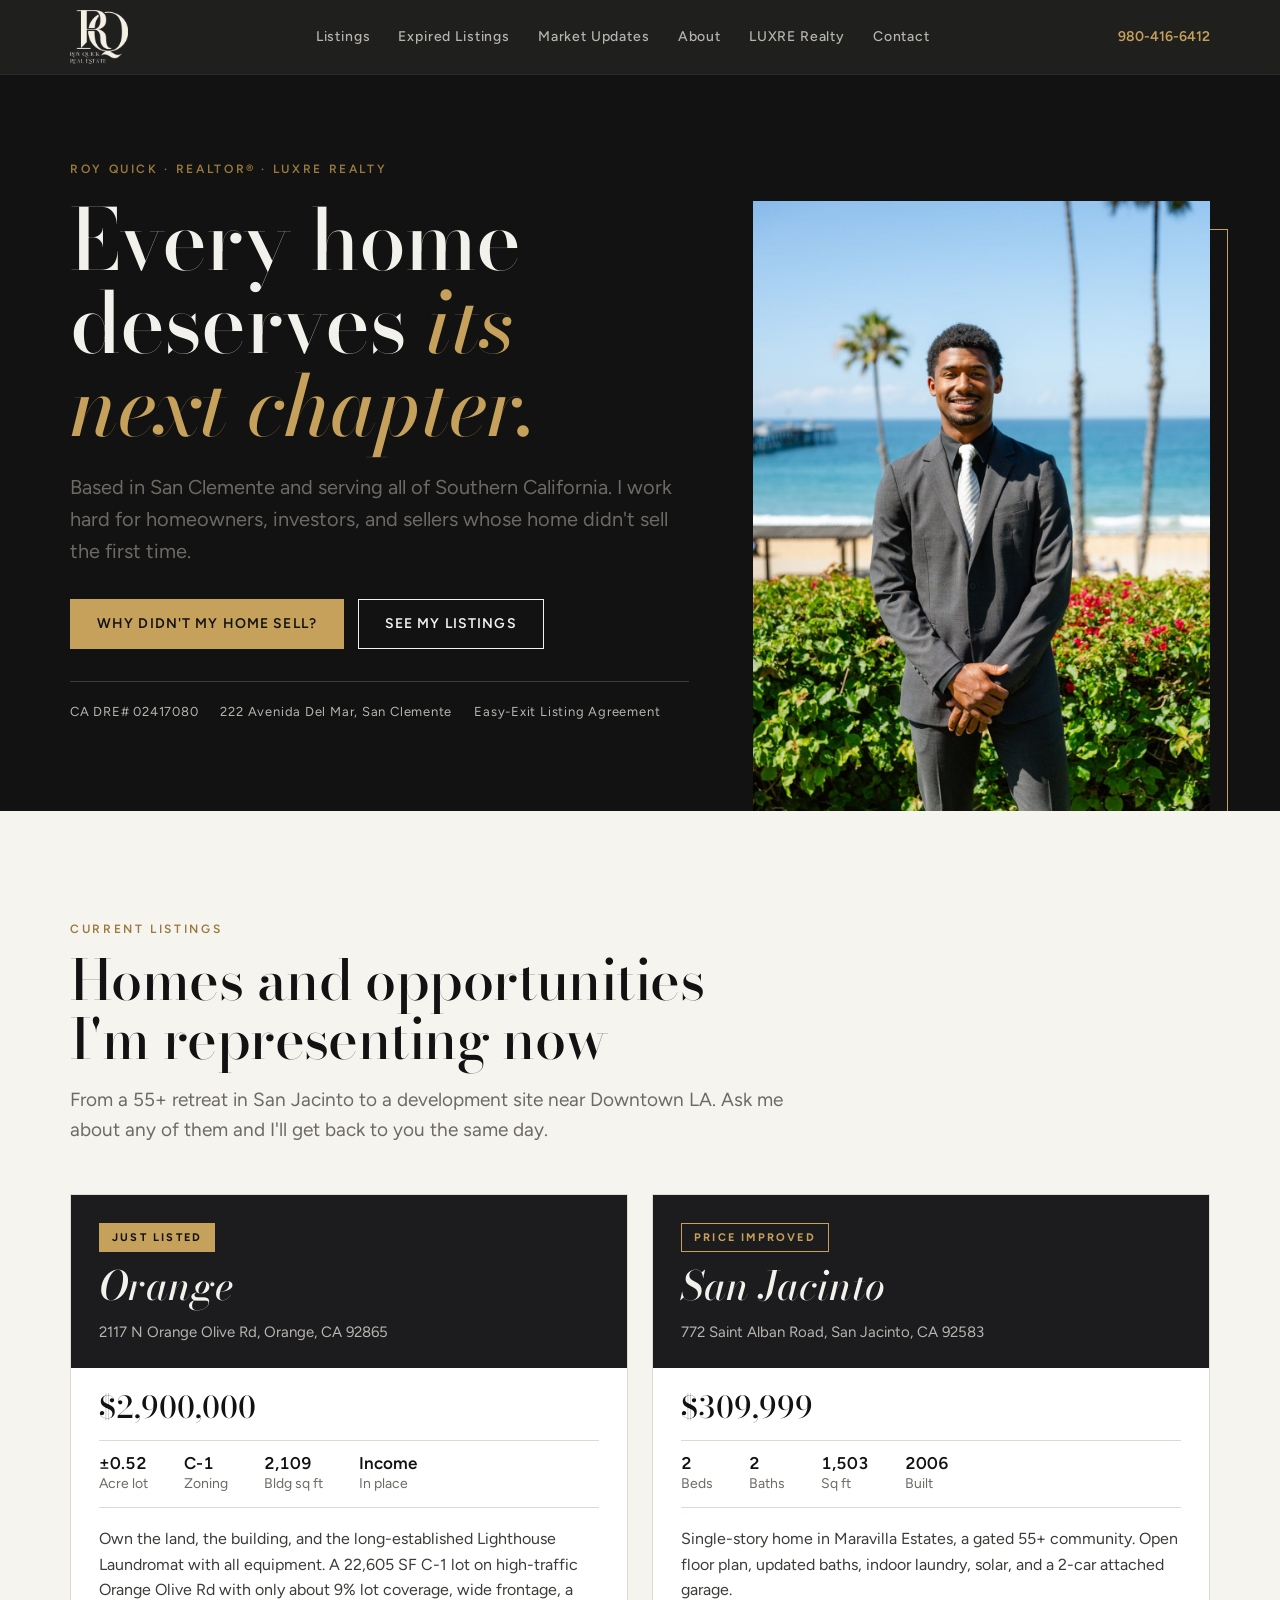
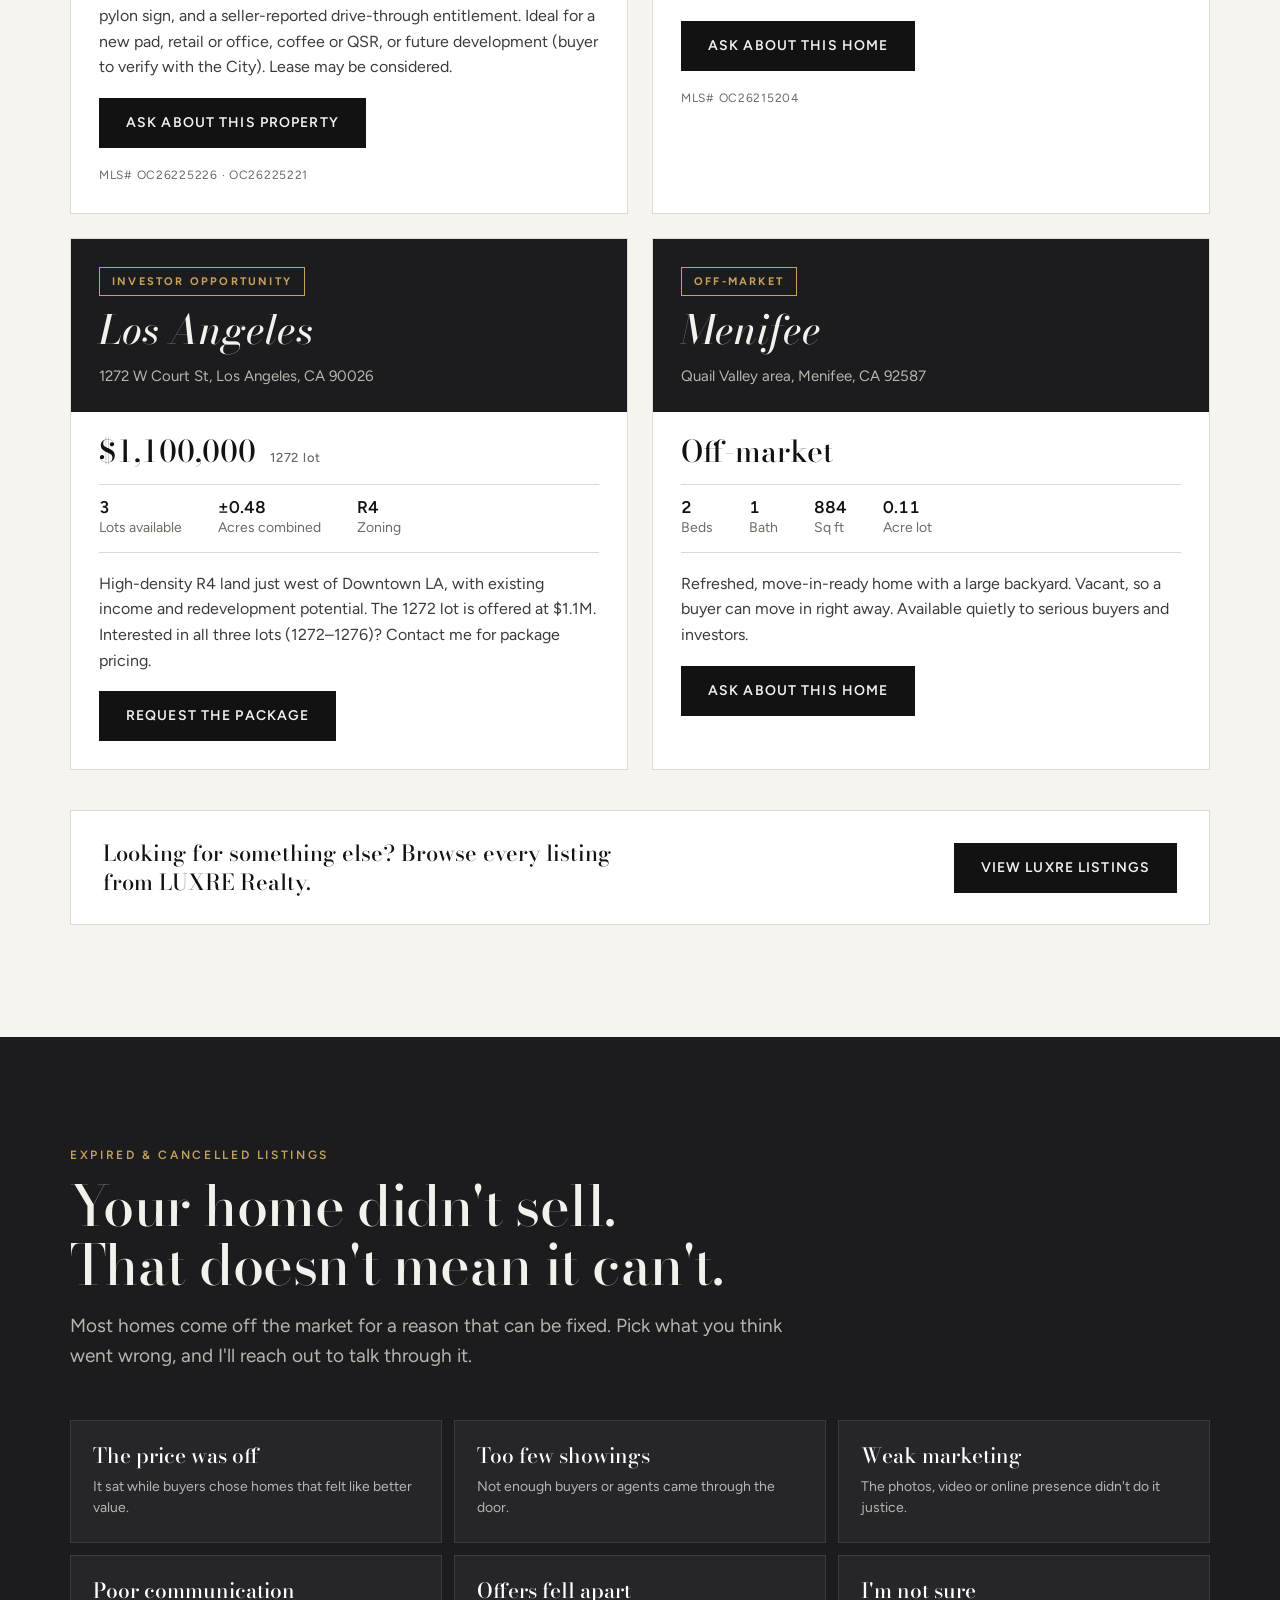
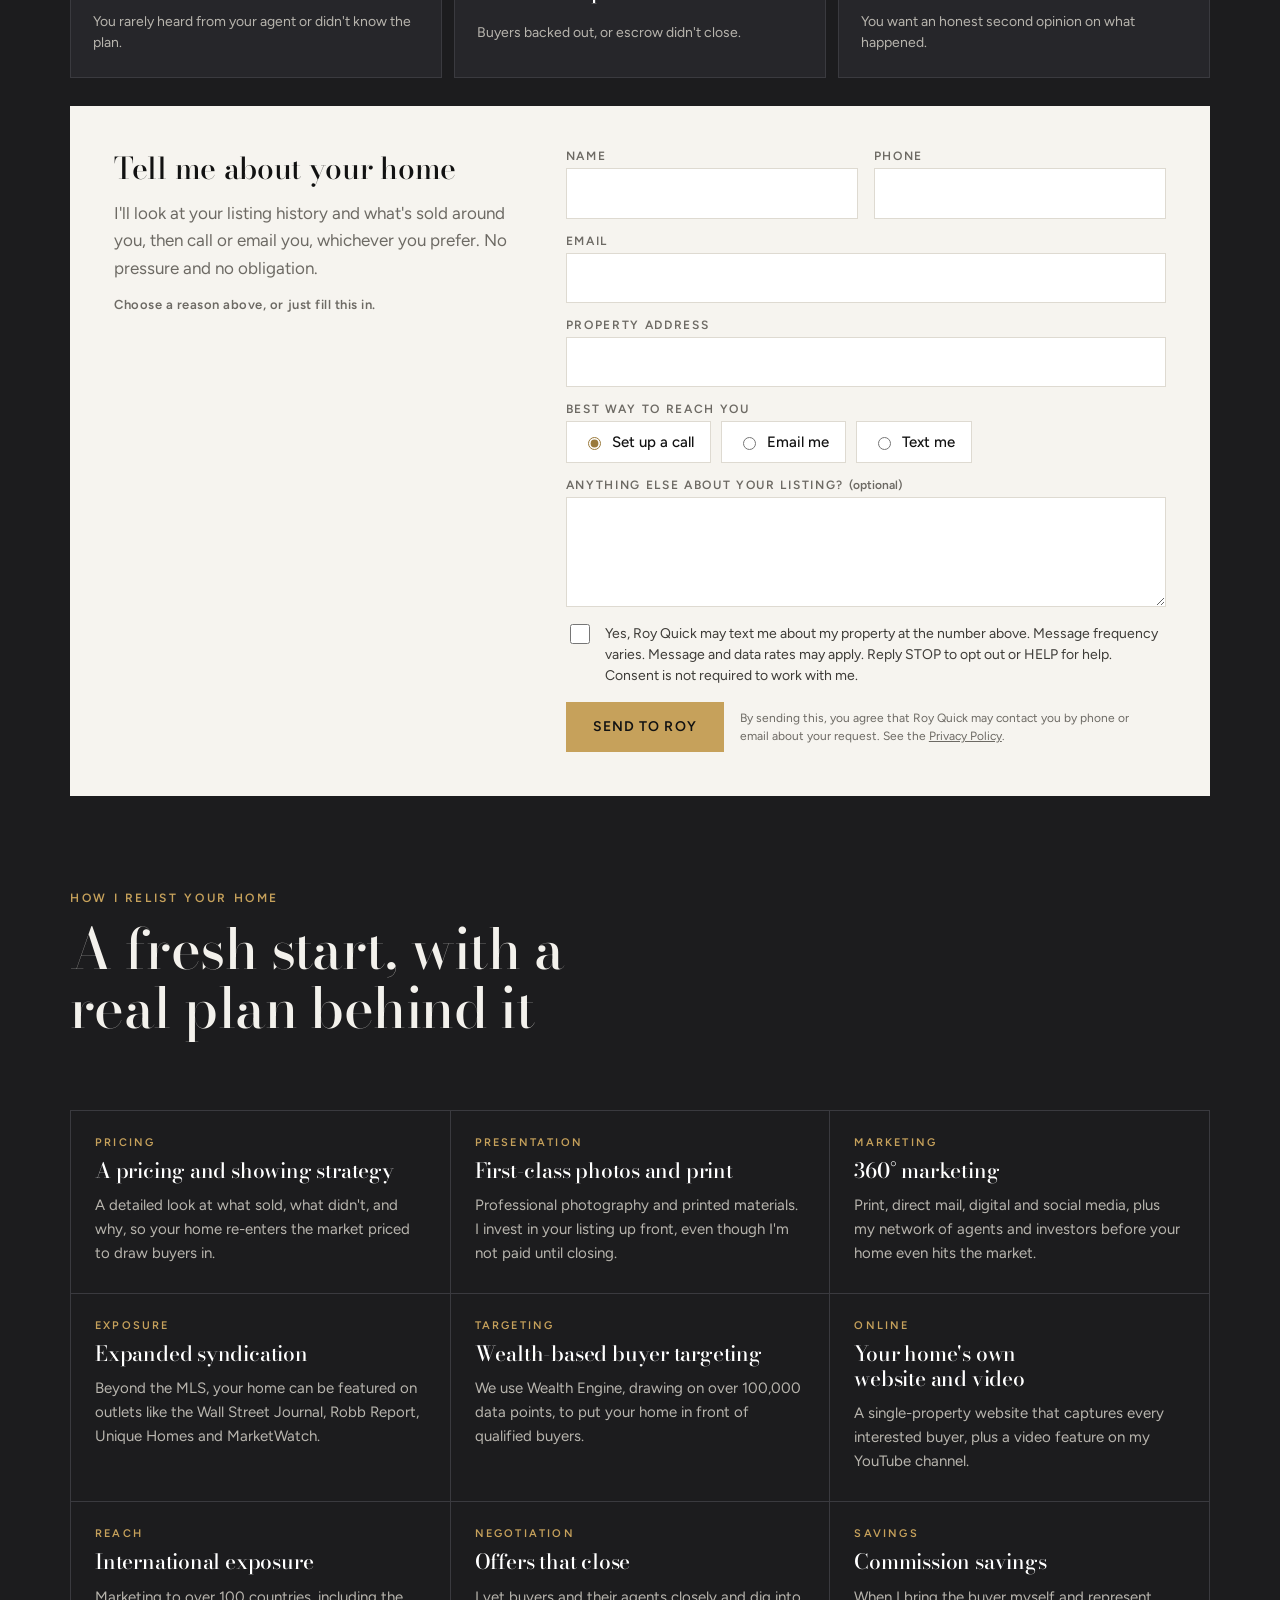
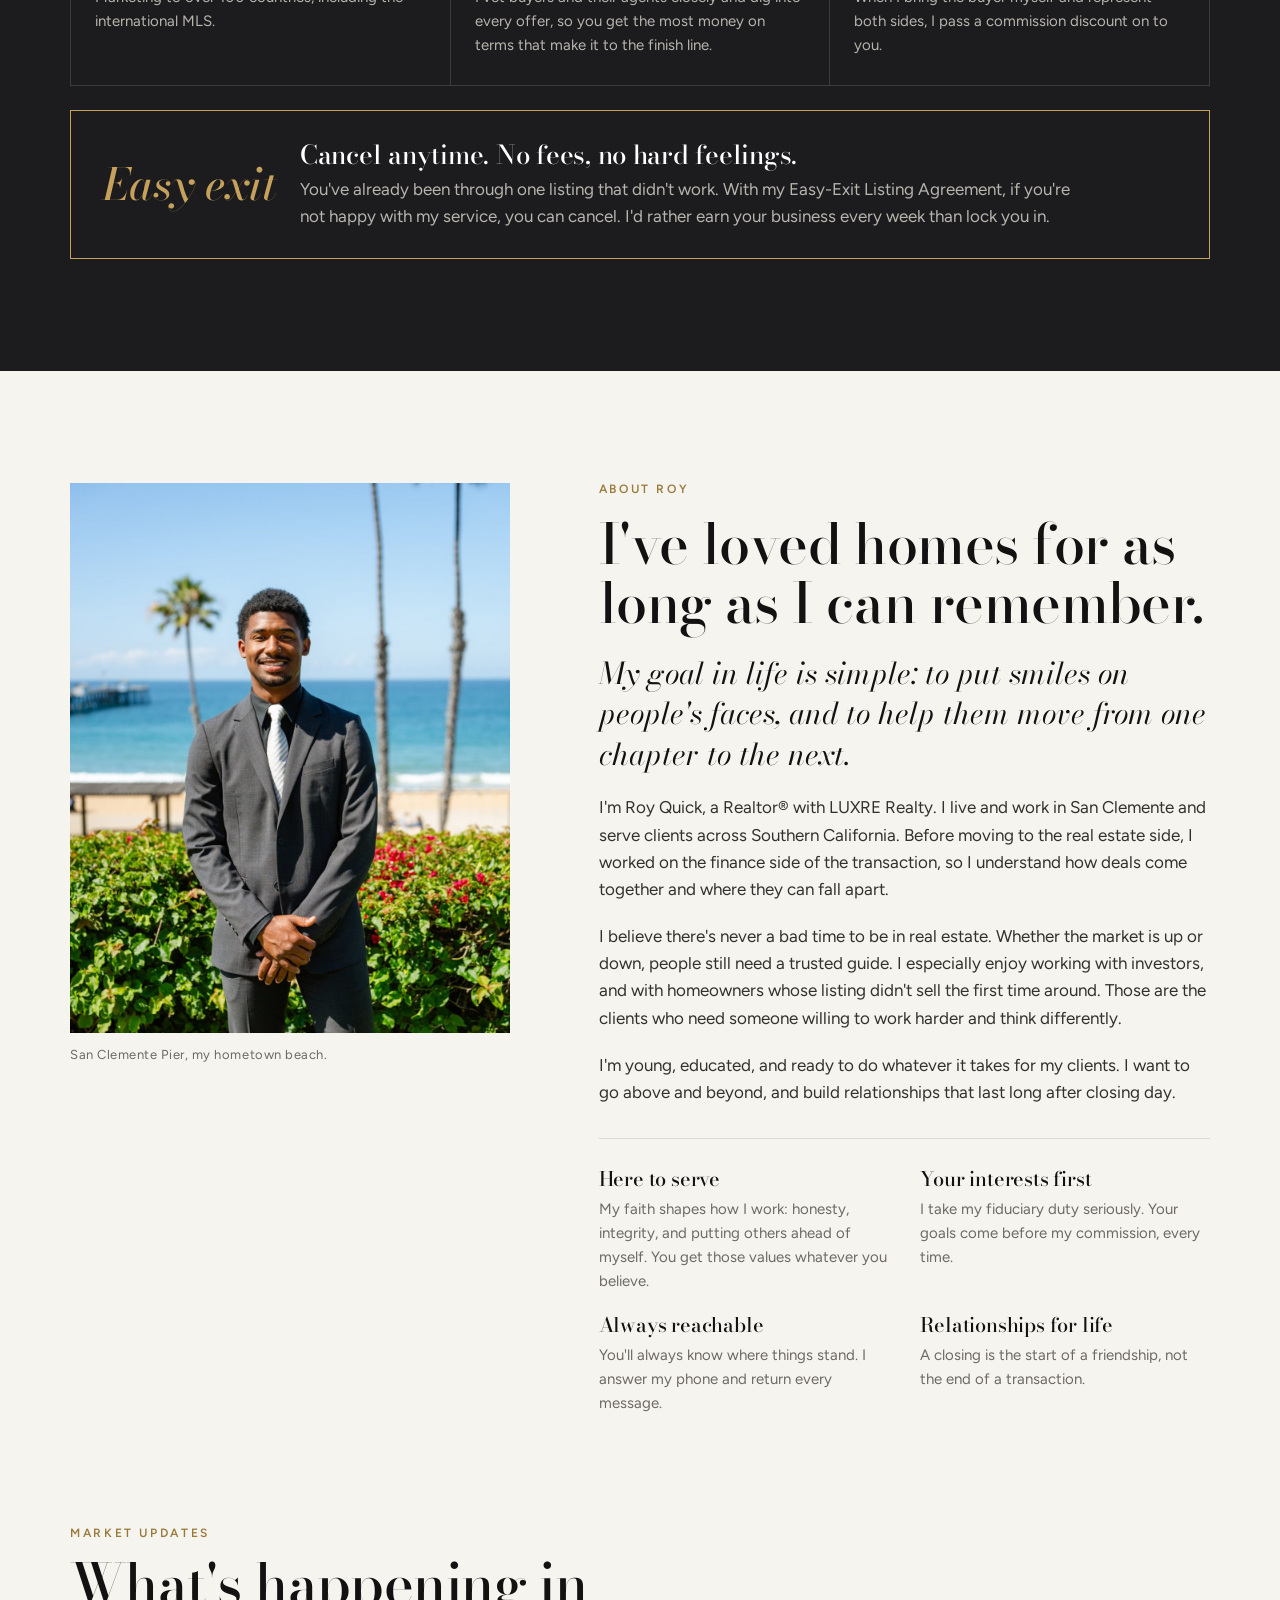
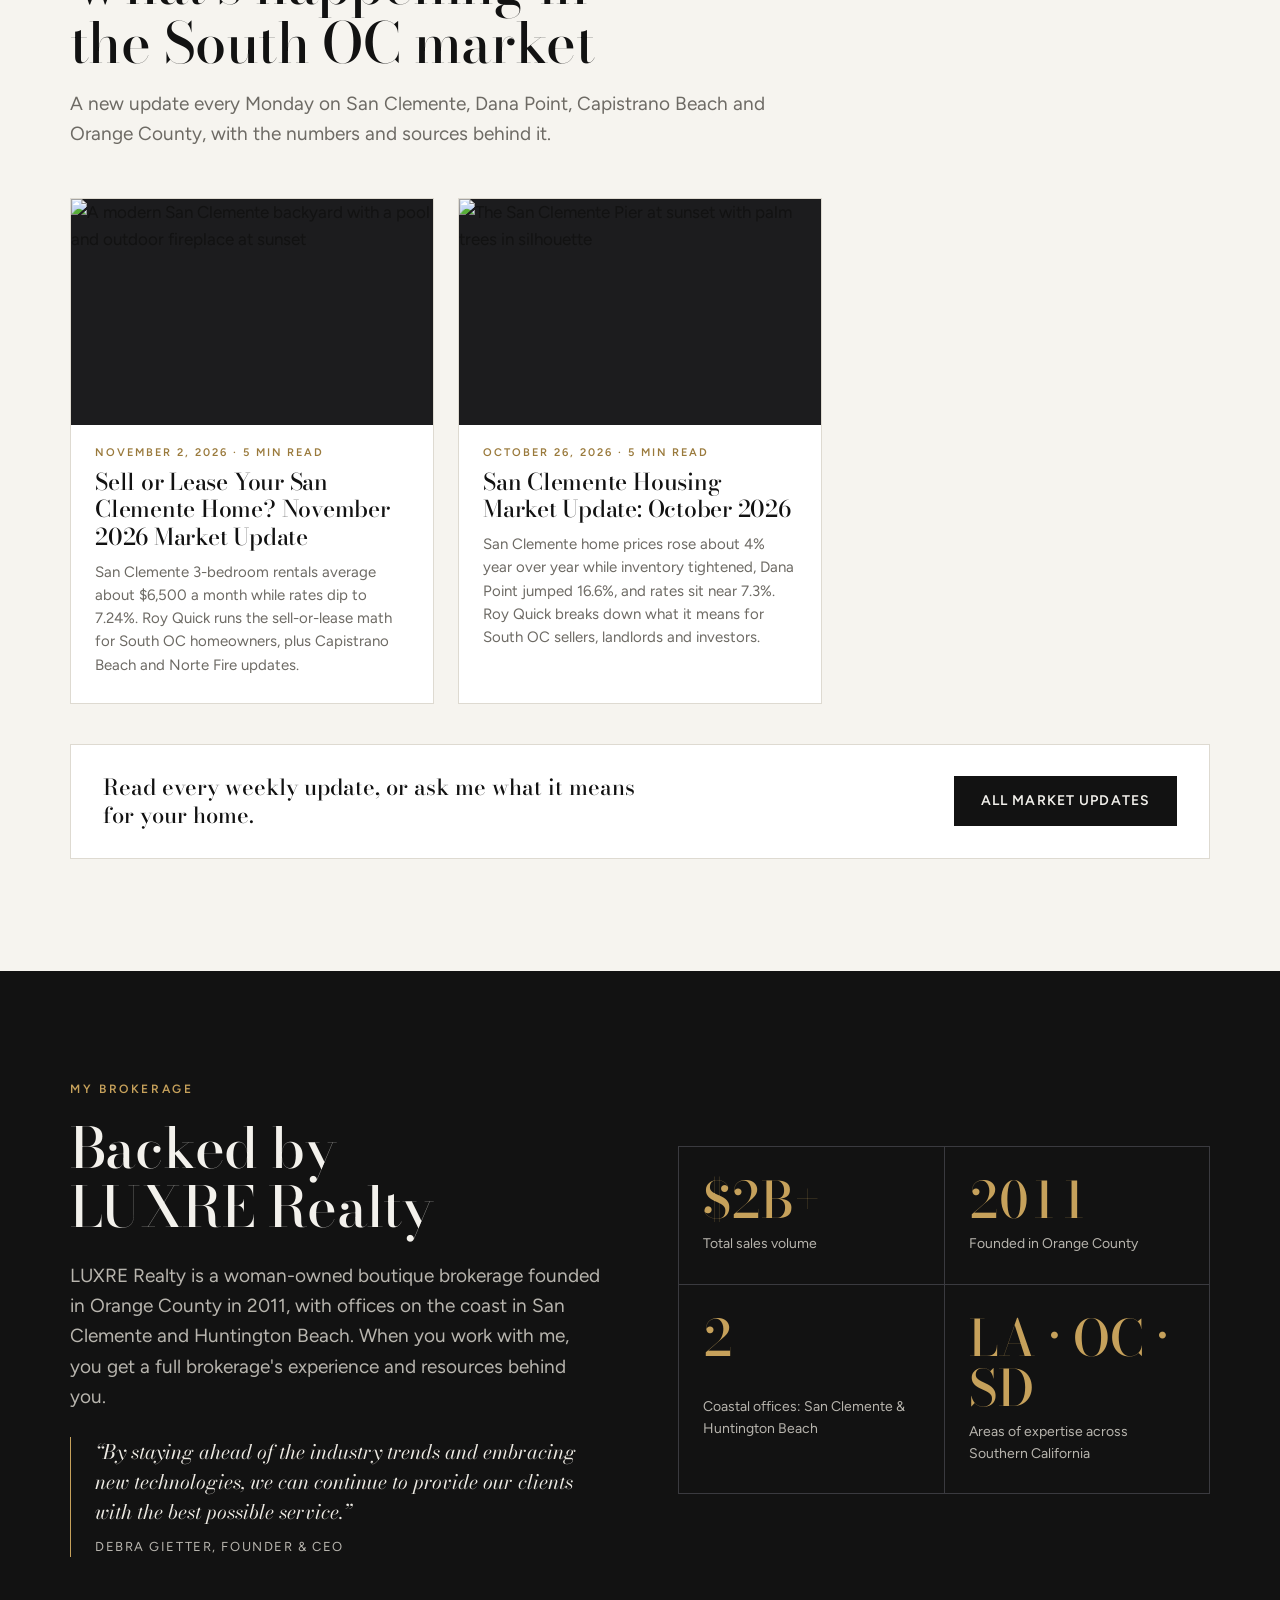
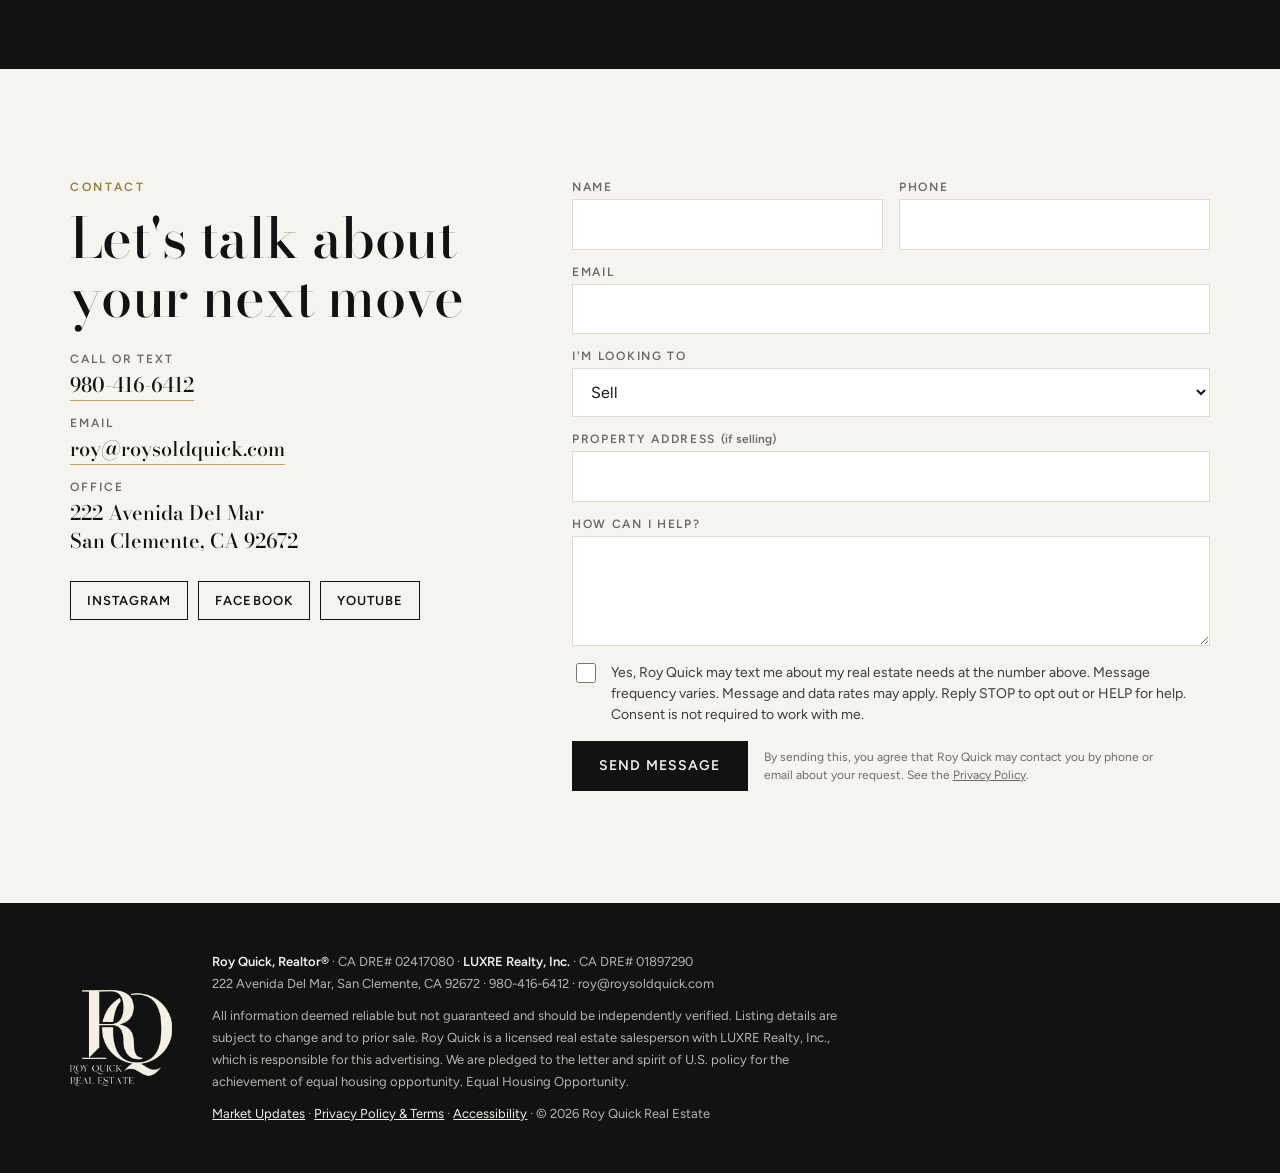
==== index.html @ 74228f0d "Draft Nov 2 Market Update: sell or lease in San Clemente Co-Authored-By: Claude Opus 5.5 <noreply@an" ====
<!doctype html>
<html lang="en">
<head>
<meta charset="utf-8">
<meta name="viewport" content="width=device-width, initial-scale=1, viewport-fit=cover">
<title>Roy Quick | San Clemente Realtor® | South OC Home Sellers &amp; Investors</title>
<meta name="description" content="Roy Quick, Realtor® with LUXRE Realty in San Clemente, CA. Helping homeowners in San Clemente, Dana Point and South Orange County sell or lease, plus investors and expired listings. Call 980-416-6412.">
<link rel="canonical" href="https://roysoldquick.com/">
<meta name="robots" content="index,follow,max-image-preview:large">
<meta name="geo.region" content="US-CA">
<meta name="geo.placename" content="San Clemente">
<link rel="alternate" type="application/rss+xml" title="Roy Quick Market Updates" href="/feed.xml">
<link rel="preconnect" href="https://fonts.googleapis.com">
<link rel="preconnect" href="https://fonts.gstatic.com" crossorigin>
<link rel="stylesheet" href="https://fonts.googleapis.com/css2?family=Bodoni+Moda:ital,opsz,wght@0,6..96,400..700;1,6..96,400..600&family=Figtree:wght@400;500;600;700&display=swap">
<style>
/* Layout: alternating charcoal and bone bands, like a tailored suit with a gold tie bar.
   Listings lead, expireds get their own band, Roy and LUXRE close it out. */
:root{
  color-scheme: light;
  --ink:#121212;        /* near-black, logo black */
  --char:#1c1c1e;       /* charcoal band */
  --char-2:#26262a;     /* raised surface on charcoal */
  --line-d:#3a3a3f;     /* rule on charcoal */
  --bone:#f6f4ef;       /* warm white band */
  --paper:#ffffff;
  --line-l:#dedad1;     /* rule on bone */
  --stone:#6d6a64;      /* muted text on bone */
  --mist:#b8b5ae;       /* muted text on charcoal */
  --gold:#c6a15b;       /* LUXRE-style gold */
  --gold-deep:#9a7a3c;  /* gold text on light */
  --display:"Bodoni Moda", "Didot", "Bodoni 72", Georgia, serif;
  --body:"Figtree", "Helvetica Neue", Arial, sans-serif;
}
*{box-sizing:border-box}
html{scroll-behavior:smooth}
@media (prefers-reduced-motion:reduce){html{scroll-behavior:auto}*{transition:none!important;animation:none!important}}
body{background:var(--bone);color:var(--ink);font:400 17px/1.6 var(--body);margin:0}
img{max-width:100%;display:block}
a{color:inherit}
:focus-visible{outline:2px solid var(--gold);outline-offset:3px}
.wrap{max-width:1180px;margin:0 auto;padding-left:max(20px, env(safe-area-inset-left,0px));padding-right:max(20px, env(safe-area-inset-right,0px))}
.band{padding-block:clamp(64px,9vw,112px)}
.dark{background:var(--char);color:#f3f1ec}
.ink{background:var(--ink);color:#f3f1ec}
.eyebrow{font:600 12px/1 var(--body);letter-spacing:.22em;text-transform:uppercase;color:var(--gold-deep)}
.dark .eyebrow,.ink .eyebrow{color:var(--gold)}
h1,h2,h3{font-family:var(--display);font-weight:500;text-wrap:balance;margin:0;letter-spacing:-.01em}
h2{font-size:clamp(34px,4.6vw,56px);line-height:1.05}
h3{font-size:24px;line-height:1.2}
p{margin:0}
.lede{font-size:19px;max-width:60ch;color:var(--stone)}
.dark .lede,.ink .lede{color:var(--mist)}
.head{display:grid;gap:16px;margin-bottom:48px;max-width:760px}

.btn{display:inline-flex;align-items:center;justify-content:center;gap:10px;font:600 14px/1 var(--body);letter-spacing:.08em;text-transform:uppercase;text-decoration:none;padding:17px 26px;border:1px solid transparent;cursor:pointer;transition:background .2s,color .2s,border-color .2s}
.btn-gold{background:var(--gold);color:var(--ink)}
.btn-gold:hover{background:#d6b26c}
.btn-line{border-color:currentColor;background:transparent;color:inherit}
.btn-line:hover{background:#f3f1ec;color:var(--ink);border-color:#f3f1ec}
.btn-dark{background:var(--ink);color:#f3f1ec}
.btn-dark:hover{background:#000}

/* market updates cards (generated block, see scripts/build.py) */
#market-updates .posts{display:grid;grid-template-columns:repeat(3,minmax(0,1fr));gap:24px}
@media (max-width:960px){#market-updates .posts{grid-template-columns:repeat(2,minmax(0,1fr))}}
@media (max-width:620px){#market-updates .posts{grid-template-columns:1fr}}
.pcard{background:var(--paper);border:1px solid var(--line-l);display:grid;grid-template-rows:auto 1fr;text-decoration:none;transition:border-color .2s,transform .2s}
.pcard:hover{border-color:var(--gold);transform:translateY(-2px)}
.pcard .ph{aspect-ratio:16/10;overflow:hidden;background:var(--char)}
.pcard .ph img{width:100%;height:100%;object-fit:cover}
.pcard .pb{padding:22px 24px 26px;display:grid;gap:10px;align-content:start}
.pcard h3{font-size:23px;line-height:1.2}
.pcard p{color:var(--stone);font-size:15px;line-height:1.55}
.pcard .meta{font:600 11px/1 var(--body);letter-spacing:.18em;text-transform:uppercase;color:var(--gold-deep)}

/* header */
header{position:sticky;top:env(safe-area-inset-top,0px);z-index:20;background:rgba(18,18,18,.94);backdrop-filter:blur(8px);color:#f3f1ec;border-bottom:1px solid #2a2a2e}
.nav{display:flex;align-items:center;justify-content:space-between;gap:20px;padding-block:10px}
.nav img{height:54px;width:auto}
.nav ul{display:flex;gap:28px;list-style:none;margin:0;padding:0;font:500 14px/1 var(--body);letter-spacing:.06em}
.nav ul a{text-decoration:none;color:var(--mist)}
.nav ul a:hover{color:#fff}
.nav .call{font:600 14px/1 var(--body);text-decoration:none;color:var(--gold);white-space:nowrap}
@media (max-width:860px){.nav ul{display:none}}

/* hero */
.hero{background:var(--ink);color:#f3f1ec;overflow:hidden}
.hero .wrap{display:grid;grid-template-columns:1.15fr .85fr;gap:clamp(32px,5vw,72px);align-items:end;padding-block:clamp(48px,7vw,88px) 0}
.hero-copy{display:grid;gap:24px;padding-bottom:clamp(48px,7vw,88px);min-width:0}
.hero h1{font-size:clamp(44px,6.6vw,88px);line-height:.98}
.hero h1 em{font-style:italic;color:var(--gold)}
.hero .lede{font-size:20px}
.hero-ctas{display:flex;flex-wrap:wrap;gap:14px;margin-top:8px}
.creds{display:flex;flex-wrap:wrap;gap:8px 22px;font-size:13px;letter-spacing:.06em;color:var(--mist);border-top:1px solid var(--line-d);padding-top:20px;margin-top:8px}
.portrait{position:relative;align-self:end;max-width:460px;justify-self:end;width:100%}
.portrait img{width:100%;aspect-ratio:3/4;object-fit:cover;object-position:50% 20%}
.portrait::before{content:"";position:absolute;inset:28px -18px -1px 28px;border:1px solid var(--gold);z-index:0}
.portrait img{position:relative;z-index:1}
@media (max-width:860px){.hero .wrap{grid-template-columns:1fr}.portrait{justify-self:start;max-width:380px}.hero-copy{padding-bottom:8px}}

/* listings */
.listings{display:grid;grid-template-columns:repeat(2,minmax(0,1fr));gap:24px}
@media (max-width:760px){.listings{grid-template-columns:1fr}}
.card{background:var(--paper);border:1px solid var(--line-l);display:grid;grid-template-rows:auto 1fr}
.card-top{background:var(--char);color:#f3f1ec;padding:28px 28px 24px;display:grid;gap:14px;position:relative}
.status{justify-self:start;font:700 11px/1 var(--body);letter-spacing:.2em;text-transform:uppercase;padding:8px 12px;border:1px solid var(--gold);color:var(--gold)}
.status.solid{background:var(--gold);color:var(--ink)}
.card-top .city{font:500 italic clamp(30px,3.4vw,40px)/1 var(--display)}
.card-top .addr{color:var(--mist);font-size:15px}
.card-body{padding:24px 28px 28px;display:grid;gap:18px;align-content:start}
.price{font:500 30px/1 var(--display);font-variant-numeric:tabular-nums}
.price small{font:500 13px/1 var(--body);color:var(--stone);letter-spacing:.06em;margin-left:6px}
.facts{display:flex;flex-wrap:wrap;gap:0;border-block:1px solid var(--line-l)}
.facts div{padding:12px 18px 12px 0;margin-right:18px;font-size:14px;color:var(--stone)}
.facts b{display:block;font:600 17px/1.2 var(--body);color:var(--ink);font-variant-numeric:tabular-nums}
.card-body p{color:#3d3b37;font-size:16px}
.card-body .btn{justify-self:start}
.mls{font-size:12px;color:var(--stone);letter-spacing:.06em}
.more{display:flex;flex-wrap:wrap;align-items:center;justify-content:space-between;gap:20px;margin-top:40px;padding:28px 32px;border:1px solid var(--line-l);background:var(--paper)}
.more p{font:500 22px/1.3 var(--display);max-width:40ch}

/* expired */
.reasons{display:grid;grid-template-columns:repeat(3,minmax(0,1fr));gap:12px}
@media (max-width:860px){.reasons{grid-template-columns:repeat(2,minmax(0,1fr))}}
@media (max-width:480px){.reasons{grid-template-columns:1fr}}
.reason{all:unset;box-sizing:border-box;cursor:pointer;display:grid;gap:8px;padding:22px 22px 24px;background:var(--char-2);border:1px solid var(--line-d);transition:border-color .2s,background .2s}
.reason:hover{border-color:var(--gold)}
.reason:focus-visible{outline:2px solid var(--gold);outline-offset:3px}
.reason[aria-pressed="true"]{border-color:var(--gold);background:#2e2a22}
.reason strong{font:500 21px/1.2 var(--display);color:#fff}
.reason span{font-size:14px;color:var(--mist);line-height:1.5}
.reason[aria-pressed="true"] strong::after{content:"  ✓";color:var(--gold);font-family:var(--body);font-size:16px}

.panel{margin-top:28px;background:var(--bone);color:var(--ink);padding:clamp(24px,4vw,44px);display:grid;grid-template-columns:.8fr 1.2fr;gap:clamp(24px,4vw,56px)}
@media (max-width:860px){.panel{grid-template-columns:1fr}}
.panel-intro{display:grid;gap:14px;align-content:start}
.panel-intro h3{font-size:30px}
.panel-intro p{color:var(--stone)}
.picked{font:600 13px/1.4 var(--body);letter-spacing:.04em;color:var(--gold-deep)}

form{display:grid;grid-template-columns:repeat(2,minmax(0,1fr));gap:16px}
.f{display:grid;gap:6px;min-width:0}
.f.full{grid-column:1/-1}
@media (max-width:560px){form{grid-template-columns:1fr}}
label,.legend{font:600 12px/1 var(--body);letter-spacing:.14em;text-transform:uppercase;color:var(--stone)}
input,select,textarea{font:400 16px/1.4 var(--body);color:var(--ink);background:var(--paper);border:1px solid var(--line-l);padding:13px 14px;width:100%;border-radius:0}
input:focus,select:focus,textarea:focus{outline:none;border-color:var(--gold);box-shadow:0 0 0 3px rgba(198,161,91,.25)}
textarea{min-height:110px;resize:vertical}
.choice{display:flex;flex-wrap:wrap;gap:10px}
.choice label{display:flex;align-items:center;gap:8px;padding:12px 16px;border:1px solid var(--line-l);background:var(--paper);cursor:pointer;text-transform:none;letter-spacing:0;font:500 15px/1 var(--body);color:var(--ink)}
.choice input{width:auto;accent-color:var(--gold-deep)}
.form-foot{grid-column:1/-1;display:flex;flex-wrap:wrap;align-items:center;gap:16px}
.fine{font-size:12px;color:var(--stone);line-height:1.5;max-width:52ch}
.err{color:#9b2c1f;font-size:14px}
.thanks{grid-column:1/-1;display:grid;gap:12px;padding:28px;border:1px solid var(--gold);background:var(--paper)}
.thanks h3{font-size:30px}

.plan{display:grid;grid-template-columns:repeat(3,minmax(0,1fr));gap:1px;background:var(--line-d);border:1px solid var(--line-d);margin-top:72px}
@media (max-width:860px){.plan{grid-template-columns:repeat(2,minmax(0,1fr))}}
@media (max-width:520px){.plan{grid-template-columns:1fr}}
.plan div{background:var(--char);padding:26px 24px 28px;display:grid;gap:10px;align-content:start}
.plan h3{font-size:21px;color:#fff}
.plan p{color:var(--mist);font-size:15px}
.plan .k{font:600 11px/1 var(--body);letter-spacing:.2em;text-transform:uppercase;color:var(--gold)}
.exit{margin-top:24px;display:grid;grid-template-columns:auto 1fr;gap:24px;align-items:center;padding:28px 32px;border:1px solid var(--gold)}
.exit .seal{font:500 italic 44px/1 var(--display);color:var(--gold)}
.exit h3{color:#fff;font-size:26px;margin-bottom:6px}
.exit p{color:var(--mist);max-width:70ch}
@media (max-width:560px){.exit{grid-template-columns:1fr}}

/* about */
.about{display:grid;grid-template-columns:.85fr 1.15fr;gap:clamp(32px,6vw,88px);align-items:start}
@media (max-width:860px){.about{grid-template-columns:1fr}}
.about figure{margin:0;position:relative;max-width:440px}
.about figure img{aspect-ratio:4/5;object-fit:cover;object-position:50% 25%;width:100%}
.about figcaption{font-size:13px;color:var(--stone);margin-top:12px;letter-spacing:.04em}
.about-copy{display:grid;gap:20px;min-width:0}
.about-copy p{max-width:62ch;color:#33312d}
.about-copy .big{font:400 italic clamp(24px,2.6vw,30px)/1.35 var(--display);color:var(--ink)}
.values{display:grid;grid-template-columns:repeat(2,minmax(0,1fr));gap:20px 32px;margin-top:12px;padding-top:28px;border-top:1px solid var(--line-l)}
@media (max-width:520px){.values{grid-template-columns:1fr}}
.values h3{font-size:20px;margin-bottom:6px}
.values p{font-size:15px;color:var(--stone)}

/* luxre */
.luxre{display:grid;grid-template-columns:1fr 1fr;gap:clamp(32px,6vw,80px);align-items:center}
@media (max-width:860px){.luxre{grid-template-columns:1fr}}
.stats{display:grid;grid-template-columns:repeat(2,minmax(0,1fr));gap:1px;background:var(--line-d);border:1px solid var(--line-d)}
.stats div{background:var(--ink);padding:28px 24px;display:grid;gap:8px}
.stats b{font:500 clamp(36px,4vw,50px)/1 var(--display);color:var(--gold);font-variant-numeric:tabular-nums}
.stats span{font-size:14px;color:var(--mist)}
.quote{border-left:1px solid var(--gold);padding-left:24px;display:grid;gap:10px}
.quote p{font:400 italic 20px/1.5 var(--display);color:#ece9e2}
.quote cite{font-style:normal;font-size:13px;letter-spacing:.12em;text-transform:uppercase;color:var(--mist)}

/* contact */
.contact{display:grid;grid-template-columns:.8fr 1.2fr;gap:clamp(32px,6vw,80px)}
@media (max-width:860px){.contact{grid-template-columns:1fr}}
.reach{display:grid;gap:26px;align-content:start}
.reach dl{display:grid;gap:18px;margin:0}
.reach dt{font:600 12px/1 var(--body);letter-spacing:.16em;text-transform:uppercase;color:var(--stone);margin-bottom:6px}
.reach dd{margin:0;font:500 20px/1.4 var(--display)}
.reach dd a{text-decoration:none;border-bottom:1px solid var(--gold)}
.social{display:flex;flex-wrap:wrap;gap:10px}
.social a{font:600 13px/1 var(--body);letter-spacing:.08em;text-transform:uppercase;text-decoration:none;padding:12px 16px;border:1px solid var(--ink)}
.social a:hover{background:var(--ink);color:#fff}

.check{display:flex;gap:12px;align-items:flex-start;text-transform:none;letter-spacing:0;font:400 14px/1.5 var(--body);color:#3d3b37;cursor:pointer}
.check input{width:20px;height:20px;flex:none;margin-top:1px;accent-color:var(--gold-deep)}
.fine a{color:inherit}
.hp{position:absolute;left:-9999px;width:1px;height:1px;overflow:hidden}
.skip{position:absolute;left:-9999px;top:0;background:var(--gold);color:var(--ink);padding:12px 16px;z-index:50;font-weight:600}
.skip:focus{left:16px;top:16px}
footer{background:var(--ink);color:var(--mist);font-size:13px;line-height:1.7}
footer .wrap > div{display:grid;gap:10px}
footer a{color:#f3f1ec}
footer .wrap{display:grid;grid-template-columns:auto 1fr;gap:40px;align-items:center;padding-block:48px}
footer img{height:96px;width:auto}
footer p{max-width:80ch}
footer strong{color:#f3f1ec;font-weight:600}
@media (max-width:640px){footer .wrap{grid-template-columns:1fr}}
</style>

<meta property="og:type" content="website">
<meta property="og:site_name" content="Roy Quick Real Estate">
<meta property="og:title" content="Roy Quick | San Clemente Realtor® with LUXRE Realty">
<meta property="og:description" content="Roy Quick, Realtor® with LUXRE Realty. Serving all of Southern California, with a focus on investors and homes that didn't sell the first time.">
<meta property="og:image" content="https://roysoldquick.com/roy.jpg">
<meta property="og:url" content="https://roysoldquick.com/">
<link rel="icon" type="image/png" href="logo-dark.png">
<meta name="twitter:card" content="summary_large_image">
<meta name="twitter:image" content="https://roysoldquick.com/roy.jpg">
<script type="application/ld+json">
{
 "@context": "https://schema.org",
 "@graph": [
  {
   "@type": "RealEstateAgent",
   "@id": "https://roysoldquick.com/#roy",
   "name": "Roy Quick",
   "alternateName": "Roy Quick Real Estate",
   "description": "Roy Quick is a Realtor® with LUXRE Realty in San Clemente, CA, helping South Orange County homeowners sell or lease their homes, working with real estate investors, and relisting homes that didn't sell the first time.",
   "url": "https://roysoldquick.com/",
   "image": "https://roysoldquick.com/roy.jpg",
   "logo": "https://roysoldquick.com/logo-dark.png",
   "telephone": "+1-980-416-6412",
   "email": "roy@roysoldquick.com",
   "address": {"@type": "PostalAddress", "streetAddress": "222 Avenida Del Mar", "addressLocality": "San Clemente", "addressRegion": "CA", "postalCode": "92672", "addressCountry": "US"},
   "geo": {"@type": "GeoCoordinates", "latitude": 33.4270, "longitude": -117.6120},
   "areaServed": [
    {"@type": "City", "name": "San Clemente, CA"},
    {"@type": "City", "name": "Dana Point, CA"},
    {"@type": "Place", "name": "Capistrano Beach, CA"},
    {"@type": "City", "name": "San Juan Capistrano, CA"},
    {"@type": "City", "name": "Laguna Niguel, CA"},
    {"@type": "AdministrativeArea", "name": "Orange County, CA"},
    {"@type": "AdministrativeArea", "name": "Southern California"}
   ],
   "knowsAbout": ["Selling a home", "Leasing a home", "Real estate investing", "Expired listings", "San Clemente real estate", "Dana Point real estate", "South Orange County housing market"],
   "parentOrganization": {"@type": "RealEstateAgent", "name": "LUXRE Realty, Inc.", "url": "https://luxrerealty.com/"},
   "sameAs": ["https://www.instagram.com/roysoldquick/", "https://www.youtube.com/@roysoldquick", "https://www.facebook.com/profile.php?id=61581441453609", "https://linktr.ee/roysoldquick"]
  },
  {
   "@type": "Person",
   "@id": "https://roysoldquick.com/#person",
   "name": "Roy Quick",
   "jobTitle": "Realtor®",
   "url": "https://roysoldquick.com/",
   "image": "https://roysoldquick.com/roy.jpg",
   "worksFor": {"@type": "RealEstateAgent", "name": "LUXRE Realty, Inc.", "url": "https://luxrerealty.com/"},
   "hasCredential": {"@type": "EducationalOccupationalCredential", "credentialCategory": "license", "name": "California DRE Salesperson License #02417080"},
   "sameAs": ["https://www.instagram.com/roysoldquick/", "https://www.youtube.com/@roysoldquick", "https://www.facebook.com/profile.php?id=61581441453609", "https://linktr.ee/roysoldquick"]
  },
  {
   "@type": "WebSite",
   "@id": "https://roysoldquick.com/#website",
   "name": "Roy Quick Real Estate",
   "url": "https://roysoldquick.com/",
   "publisher": {"@id": "https://roysoldquick.com/#roy"}
  }
 ]
}
</script>
</head>
<body>
<a class="skip" href="#listings">Skip to main content</a>
<header>
  <div class="wrap nav">
    <a href="#top" aria-label="Roy Quick Real Estate home"><img src="logo-light.png" alt="Roy Quick Real Estate"></a>
    <ul>
      <li><a href="#listings">Listings</a></li>
      <li><a href="#expired">Expired Listings</a></li>
      <li><a href="/market-updates/">Market Updates</a></li>
      <li><a href="#about">About</a></li>
      <li><a href="#luxre">LUXRE Realty</a></li>
      <li><a href="#contact">Contact</a></li>
    </ul>
    <a class="call" href="tel:+19804166412">980-416-6412</a>
  </div>
</header>

<main id="top">
<section class="hero">
  <div class="wrap">
    <div class="hero-copy">
      <span class="eyebrow">Roy Quick · Realtor® · LUXRE Realty</span>
      <h1>Every home deserves <em>its next chapter.</em></h1>
      <p class="lede">Based in San Clemente and serving all of Southern California. I work hard for homeowners, investors, and sellers whose home didn't sell the first time.</p>
      <div class="hero-ctas">
        <a class="btn btn-gold" href="#expired">Why didn't my home sell?</a>
        <a class="btn btn-line" href="#listings">See my listings</a>
      </div>
      <div class="creds"><span>CA DRE# 02417080</span><span>222 Avenida Del Mar, San Clemente</span><span>Easy-Exit Listing Agreement</span></div>
    </div>
    <div class="portrait"><img src="roy.jpg" alt="Roy Quick in a charcoal suit at the San Clemente Pier"></div>
  </div>
</section>

<section class="band" id="listings">
  <div class="wrap">
    <div class="head">
      <span class="eyebrow">Current listings</span>
      <h2>Homes and opportunities I'm representing now</h2>
      <p class="lede">From a 55+ retreat in San Jacinto to a development site near Downtown LA. Ask me about any of them and I'll get back to you the same day.</p>
    </div>
    <div class="listings">
      <article class="card">
        <div class="card-top">
          <span class="status solid">Just listed</span>
          <span class="city">Orange</span>
          <span class="addr">2117 N Orange Olive Rd, Orange, CA 92865</span>
        </div>
        <div class="card-body">
          <div class="price">$2,900,000</div>
          <div class="facts"><div><b>±0.52</b>Acre lot</div><div><b>C-1</b>Zoning</div><div><b>2,109</b>Bldg sq ft</div><div><b>Income</b>In place</div></div>
          <p>Own the land, the building, and the long-established Lighthouse Laundromat with all equipment. A 22,605 SF C-1 lot on high-traffic Orange Olive Rd with only about 9% lot coverage, wide frontage, a pylon sign, and a seller-reported drive-through entitlement. Ideal for a new pad, retail or office, coffee or QSR, or future development (buyer to verify with the City). Lease may be considered.</p>
          <button class="btn btn-dark" data-ask="2117 N Orange Olive Rd, Orange">Ask about this property</button>
          <span class="mls">MLS# OC26225226 · OC26225221</span>
        </div>
      </article>

      <article class="card">
        <div class="card-top">
          <span class="status">Price improved</span>
          <span class="city">San Jacinto</span>
          <span class="addr">772 Saint Alban Road, San Jacinto, CA 92583</span>
        </div>
        <div class="card-body">
          <div class="price">$309,999</div>
          <div class="facts"><div><b>2</b>Beds</div><div><b>2</b>Baths</div><div><b>1,503</b>Sq ft</div><div><b>2006</b>Built</div></div>
          <p>Single-story home in Maravilla Estates, a gated 55+ community. Open floor plan, updated baths, indoor laundry, solar, and a 2-car attached garage.</p>
          <button class="btn btn-dark" data-ask="772 Saint Alban Road, San Jacinto">Ask about this home</button>
          <span class="mls">MLS# OC26215204</span>
        </div>
      </article>

      <article class="card">
        <div class="card-top">
          <span class="status">Investor opportunity</span>
          <span class="city">Los Angeles</span>
          <span class="addr">1272 W Court St, Los Angeles, CA 90026</span>
        </div>
        <div class="card-body">
          <div class="price">$1,100,000 <small>1272 lot</small></div>
          <div class="facts"><div><b>3</b>Lots available</div><div><b>±0.48</b>Acres combined</div><div><b>R4</b>Zoning</div></div>
          <p>High-density R4 land just west of Downtown LA, with existing income and redevelopment potential. The 1272 lot is offered at $1.1M. Interested in all three lots (1272–1276)? Contact me for package pricing.</p>
          <button class="btn btn-dark" data-ask="1272–1276 W Court St, Los Angeles">Request the package</button>
        </div>
      </article>

      <article class="card">
        <div class="card-top">
          <span class="status">Off-market</span>
          <span class="city">Menifee</span>
          <span class="addr">Quail Valley area, Menifee, CA 92587</span>
        </div>
        <div class="card-body">
          <div class="price">Off-market</div>
          <div class="facts"><div><b>2</b>Beds</div><div><b>1</b>Bath</div><div><b>884</b>Sq ft</div><div><b>0.11</b>Acre lot</div></div>
          <p>Refreshed, move-in-ready home with a large backyard. Vacant, so a buyer can move in right away. Available quietly to serious buyers and investors.</p>
          <button class="btn btn-dark" data-ask="Off-market home, Menifee">Ask about this home</button>
        </div>
      </article>
    </div>
    <div class="more">
      <p>Looking for something else? Browse every listing from LUXRE Realty.</p>
      <a class="btn btn-dark" href="https://luxrerealty.com/properties/sale" target="_blank" rel="noopener">View LUXRE listings</a>
    </div>
  </div>
</section>

<section class="band dark" id="expired">
  <div class="wrap">
    <div class="head">
      <span class="eyebrow">Expired &amp; cancelled listings</span>
      <h2>Your home didn't sell. That doesn't mean it can't.</h2>
      <p class="lede">Most homes come off the market for a reason that can be fixed. Pick what you think went wrong, and I'll reach out to talk through it.</p>
    </div>

    <div class="reasons" role="group" aria-label="Why didn't your home sell?">
      <button class="reason" type="button" aria-pressed="false" data-reason="The price was too high"><strong>The price was off</strong><span>It sat while buyers chose homes that felt like better value.</span></button>
      <button class="reason" type="button" aria-pressed="false" data-reason="Not enough showings"><strong>Too few showings</strong><span>Not enough buyers or agents came through the door.</span></button>
      <button class="reason" type="button" aria-pressed="false" data-reason="Weak photos or marketing"><strong>Weak marketing</strong><span>The photos, video or online presence didn't do it justice.</span></button>
      <button class="reason" type="button" aria-pressed="false" data-reason="My agent didn't communicate"><strong>Poor communication</strong><span>You rarely heard from your agent or didn't know the plan.</span></button>
      <button class="reason" type="button" aria-pressed="false" data-reason="Offers fell through"><strong>Offers fell apart</strong><span>Buyers backed out, or escrow didn't close.</span></button>
      <button class="reason" type="button" aria-pressed="false" data-reason="Not sure"><strong>I'm not sure</strong><span>You want an honest second opinion on what happened.</span></button>
    </div>

    <div class="panel" id="expired-panel">
      <div class="panel-intro">
        <h3>Tell me about your home</h3>
        <p>I'll look at your listing history and what's sold around you, then call or email you, whichever you prefer. No pressure and no obligation.</p>
        <p class="picked" id="picked">Choose a reason above, or just fill this in.</p>
      </div>
      <form id="expired-form" novalidate data-source="Website – Expired">
        <div class="f"><label for="ex-name">Name</label><input id="ex-name" name="name" autocomplete="name" required></div>
        <div class="f"><label for="ex-phone">Phone</label><input id="ex-phone" name="phone" type="tel" autocomplete="tel"></div>
        <div class="f full"><label for="ex-email">Email</label><input id="ex-email" name="email" type="email" autocomplete="email"></div>
        <div class="f full"><label for="ex-address">Property address</label><input id="ex-address" name="address" autocomplete="street-address" required></div>
        <div class="f full"><span class="legend">Best way to reach you</span>
          <div class="choice">
            <label><input type="radio" name="contact_pref" value="Call me" checked> Set up a call</label>
            <label><input type="radio" name="contact_pref" value="Email me"> Email me</label>
            <label><input type="radio" name="contact_pref" value="Text me"> Text me</label>
          </div>
        </div>
        <div class="f full"><label for="ex-msg">Anything else about your listing? <span style="text-transform:none;letter-spacing:0">(optional)</span></label><textarea id="ex-msg" name="message"></textarea></div>
        <div class="f full"><label class="check" for="ex-sms"><input type="checkbox" id="ex-sms" name="sms_consent" value="yes"> <span>Yes, Roy Quick may text me about my property at the number above. Message frequency varies. Message and data rates may apply. Reply STOP to opt out or HELP for help. Consent is not required to work with me.</span></label></div>
        <input type="hidden" name="reason" id="ex-reason">
        <div class="hp" aria-hidden="true"><label for="ex-website">Leave this empty</label><input id="ex-website" name="website" tabindex="-1" autocomplete="off"></div>
        <div class="form-foot">
          <button class="btn btn-gold" type="submit">Send to Roy</button>
          <p class="fine">By sending this, you agree that Roy Quick may contact you by phone or email about your request. See the <a href="privacy.html">Privacy Policy</a>.</p>
          <p class="err" id="ex-err" hidden></p>
        </div>
      </form>
    </div>

    <div class="head" style="margin-top:96px;margin-bottom:0">
      <span class="eyebrow">How I relist your home</span>
      <h2>A fresh start, with a real plan behind it</h2>
    </div>
    <div class="plan">
      <div><span class="k">Pricing</span><h3>A pricing and showing strategy</h3><p>A detailed look at what sold, what didn't, and why, so your home re-enters the market priced to draw buyers in.</p></div>
      <div><span class="k">Presentation</span><h3>First-class photos and print</h3><p>Professional photography and printed materials. I invest in your listing up front, even though I'm not paid until closing.</p></div>
      <div><span class="k">Marketing</span><h3>360° marketing</h3><p>Print, direct mail, digital and social media, plus my network of agents and investors before your home even hits the market.</p></div>
      <div><span class="k">Exposure</span><h3>Expanded syndication</h3><p>Beyond the MLS, your home can be featured on outlets like the Wall Street Journal, Robb Report, Unique Homes and MarketWatch.</p></div>
      <div><span class="k">Targeting</span><h3>Wealth-based buyer targeting</h3><p>We use Wealth Engine, drawing on over 100,000 data points, to put your home in front of qualified buyers.</p></div>
      <div><span class="k">Online</span><h3>Your home's own website and video</h3><p>A single-property website that captures every interested buyer, plus a video feature on my YouTube channel.</p></div>
      <div><span class="k">Reach</span><h3>International exposure</h3><p>Marketing to over 100 countries, including the international MLS.</p></div>
      <div><span class="k">Negotiation</span><h3>Offers that close</h3><p>I vet buyers and their agents closely and dig into every offer, so you get the most money on terms that make it to the finish line.</p></div>
      <div><span class="k">Savings</span><h3>Commission savings</h3><p>When I bring the buyer myself and represent both sides, I pass a commission discount on to you.</p></div>
    </div>
    <div class="exit">
      <span class="seal">Easy exit</span>
      <div><h3>Cancel anytime. No fees, no hard feelings.</h3><p>You've already been through one listing that didn't work. With my Easy-Exit Listing Agreement, if you're not happy with my service, you can cancel. I'd rather earn your business every week than lock you in.</p></div>
    </div>
  </div>
</section>

<section class="band" id="about">
  <div class="wrap about">
    <figure>
      <img src="roy.jpg" alt="Roy Quick smiling at the San Clemente Pier">
      <figcaption>San Clemente Pier, my hometown beach.</figcaption>
    </figure>
    <div class="about-copy">
      <span class="eyebrow">About Roy</span>
      <h2>I've loved homes for as long as I can remember.</h2>
      <p class="big">My goal in life is simple: to put smiles on people's faces, and to help them move from one chapter to the next.</p>
      <p>I'm Roy Quick, a Realtor® with LUXRE Realty. I live and work in San Clemente and serve clients across Southern California. Before moving to the real estate side, I worked on the finance side of the transaction, so I understand how deals come together and where they can fall apart.</p>
      <p>I believe there's never a bad time to be in real estate. Whether the market is up or down, people still need a trusted guide. I especially enjoy working with investors, and with homeowners whose listing didn't sell the first time around. Those are the clients who need someone willing to work harder and think differently.</p>
      <p>I'm young, educated, and ready to do whatever it takes for my clients. I want to go above and beyond, and build relationships that last long after closing day.</p>
      <div class="values">
        <div><h3>Here to serve</h3><p>My faith shapes how I work: honesty, integrity, and putting others ahead of myself. You get those values whatever you believe.</p></div>
        <div><h3>Your interests first</h3><p>I take my fiduciary duty seriously. Your goals come before my commission, every time.</p></div>
        <div><h3>Always reachable</h3><p>You'll always know where things stand. I answer my phone and return every message.</p></div>
        <div><h3>Relationships for life</h3><p>A closing is the start of a friendship, not the end of a transaction.</p></div>
      </div>
    </div>
  </div>
</section>

<!-- LATEST_POSTS_START -->
<section class="band" id="market-updates" style="padding-top:0">
  <div class="wrap">
    <div class="head">
      <span class="eyebrow">Market updates</span>
      <h2>What's happening in the South OC market</h2>
      <p class="lede">A new update every Monday on San Clemente, Dana Point, Capistrano Beach and Orange County, with the numbers and sources behind it.</p>
    </div>
    <div class="posts">
<a class="pcard" href="/market-updates/sell-or-lease-san-clemente-home-november-2026/">
  <div class="ph"><img src="https://images.unsplash.com/photo-1657383543368-7d929944be6a?auto=format&amp;fit=crop&amp;w=800&amp;q=75" alt="A modern San Clemente backyard with a pool and outdoor fireplace at sunset" loading="lazy" width="800" height="500"></div>
  <div class="pb">
    <span class="meta">November 2, 2026 · 5 min read</span>
    <h3>Sell or Lease Your San Clemente Home? November 2026 Market Update</h3>
    <p>San Clemente 3-bedroom rentals average about $6,500 a month while rates dip to 7.24%. Roy Quick runs the sell-or-lease math for South OC homeowners, plus Capistrano Beach and Norte Fire updates.</p>
  </div>
</a>
<a class="pcard" href="/market-updates/san-clemente-housing-market-update-october-2026/">
  <div class="ph"><img src="https://images.unsplash.com/photo-1586174274488-97262f49b7e2?auto=format&amp;fit=crop&amp;w=800&amp;q=75" alt="The San Clemente Pier at sunset with palm trees in silhouette" loading="lazy" width="800" height="500"></div>
  <div class="pb">
    <span class="meta">October 26, 2026 · 5 min read</span>
    <h3>San Clemente Housing Market Update: October 2026</h3>
    <p>San Clemente home prices rose about 4% year over year while inventory tightened, Dana Point jumped 16.6%, and rates sit near 7.3%. Roy Quick breaks down what it means for South OC sellers, landlords and investors.</p>
  </div>
</a>
    </div>
    <div class="more"><p>Read every weekly update, or ask me what it means for your home.</p><a class="btn btn-dark" href="/market-updates/">All market updates</a></div>
  </div>
</section>
<!-- LATEST_POSTS_END -->

<section class="band ink" id="luxre">
  <div class="wrap luxre">
    <div style="display:grid;gap:24px">
      <span class="eyebrow">My brokerage</span>
      <h2>Backed by LUXRE Realty</h2>
      <p class="lede">LUXRE Realty is a woman-owned boutique brokerage founded in Orange County in 2011, with offices on the coast in San Clemente and Huntington Beach. When you work with me, you get a full brokerage's experience and resources behind you.</p>
      <div class="quote">
        <p>“By staying ahead of the industry trends and embracing new technologies, we can continue to provide our clients with the best possible service.”</p>
        <cite>Debra Gietter, Founder &amp; CEO</cite>
      </div>
    </div>
    <div class="stats">
      <div><b>$2B+</b><span>Total sales volume</span></div>
      <div><b>2011</b><span>Founded in Orange County</span></div>
      <div><b>2</b><span>Coastal offices: San Clemente &amp; Huntington Beach</span></div>
      <div><b>LA · OC · SD</b><span>Areas of expertise across Southern California</span></div>
    </div>
  </div>
</section>

<section class="band" id="contact">
  <div class="wrap contact">
    <div class="reach">
      <div style="display:grid;gap:16px"><span class="eyebrow">Contact</span><h2>Let's talk about your next move</h2></div>
      <dl>
        <div><dt>Call or text</dt><dd><a href="tel:+19804166412">980-416-6412</a></dd></div>
        <div><dt>Email</dt><dd><a href="mailto:roy@roysoldquick.com">roy@roysoldquick.com</a></dd></div>
        <div><dt>Office</dt><dd>222 Avenida Del Mar<br>San Clemente, CA 92672</dd></div>
      </dl>
      <div class="social">
        <a href="https://www.instagram.com/roysoldquick/" target="_blank" rel="noopener">Instagram</a>
        <a href="https://www.facebook.com/profile.php?id=61581441453609" target="_blank" rel="noopener">Facebook</a>
        <a href="https://www.youtube.com/@roysoldquick" target="_blank" rel="noopener">YouTube</a>
      </div>
    </div>
    <form id="contact-form" novalidate data-source="roysoldquick.com" style="align-content:start">
      <div class="f"><label for="c-name">Name</label><input id="c-name" name="name" autocomplete="name" required></div>
      <div class="f"><label for="c-phone">Phone</label><input id="c-phone" name="phone" type="tel" autocomplete="tel"></div>
      <div class="f full"><label for="c-email">Email</label><input id="c-email" name="email" type="email" autocomplete="email"></div>
      <div class="f full"><label for="c-type">I'm looking to</label>
        <select id="c-type" name="looking_to">
          <option>Sell</option><option>Buy</option><option>Relist an expired home</option><option>Invest</option><option>Other</option>
        </select></div>
      <div class="f full"><label for="c-address">Property address <span style="text-transform:none;letter-spacing:0">(if selling)</span></label><input id="c-address" name="address" autocomplete="street-address"></div>
      <div class="f full"><label for="c-msg">How can I help?</label><textarea id="c-msg" name="message"></textarea></div>
      <div class="f full"><label class="check" for="c-sms"><input type="checkbox" id="c-sms" name="sms_consent" value="yes"> <span>Yes, Roy Quick may text me about my real estate needs at the number above. Message frequency varies. Message and data rates may apply. Reply STOP to opt out or HELP for help. Consent is not required to work with me.</span></label></div>
      <div class="hp" aria-hidden="true"><label for="c-website">Leave this empty</label><input id="c-website" name="website" tabindex="-1" autocomplete="off"></div>
      <div class="form-foot">
        <button class="btn btn-dark" type="submit">Send message</button>
        <p class="fine">By sending this, you agree that Roy Quick may contact you by phone or email about your request. See the <a href="privacy.html">Privacy Policy</a>.</p>
        <p class="err" id="c-err" hidden></p>
      </div>
    </form>
  </div>
</section>
</main>

<footer>
  <div class="wrap">
    <img src="logo-light.png" alt="Roy Quick Real Estate">
    <div>
      <p><strong>Roy Quick, Realtor®</strong> · CA DRE# 02417080 · <strong>LUXRE Realty, Inc.</strong> · CA DRE# 01897290<br>222 Avenida Del Mar, San Clemente, CA 92672 · 980-416-6412 · roy@roysoldquick.com</p>
      <p>All information deemed reliable but not guaranteed and should be independently verified. Listing details are subject to change and to prior sale. Roy Quick is a licensed real estate salesperson with LUXRE Realty, Inc., which is responsible for this advertising. We are pledged to the letter and spirit of U.S. policy for the achievement of equal housing opportunity. Equal Housing Opportunity.</p>
      <p><a href="/market-updates/">Market Updates</a> · <a href="privacy.html">Privacy Policy &amp; Terms</a> · <a href="privacy.html#accessibility">Accessibility</a> · © 2026 Roy Quick Real Estate</p>
    </div>
  </div>
</footer>

<script>
// At launch, set this to the Zapier webhook that creates the lead in Follow Up Boss.
const LEAD_WEBHOOK = "https://hooks.zapier.com/hooks/catch/29074296/41iv8as/";

const reasonBtns = document.querySelectorAll(".reason");
const picked = document.getElementById("picked");
const reasonInput = document.getElementById("ex-reason");
reasonBtns.forEach(b => b.addEventListener("click", () => {
  reasonBtns.forEach(x => x.setAttribute("aria-pressed", "false"));
  b.setAttribute("aria-pressed", "true");
  reasonInput.value = b.dataset.reason;
  picked.textContent = "You picked: " + b.querySelector("strong").textContent;
  document.getElementById("expired-panel").scrollIntoView({behavior: matchMedia("(prefers-reduced-motion: reduce)").matches ? "auto" : "smooth", block: "start"});
  setTimeout(() => document.getElementById("ex-name").focus({preventScroll:true}), 400);
}));

document.querySelectorAll("[data-ask]").forEach(b => b.addEventListener("click", () => {
  document.getElementById("c-type").value = "Buy";
  document.getElementById("c-msg").value = "I'd like more information about " + b.dataset.ask + ".";
  document.getElementById("contact").scrollIntoView({behavior:"smooth"});
  setTimeout(() => document.getElementById("c-name").focus({preventScroll:true}), 400);
}));

function handle(form, errId) {
  form.addEventListener("submit", async e => {
    e.preventDefault();
    const err = document.getElementById(errId);
    const d = Object.fromEntries(new FormData(form));
    const problems = [];
    if (!d.name.trim()) problems.push("your name");
    if (!d.phone.trim() && !d.email.trim()) problems.push("a phone number or email");
    if (form.id === "expired-form" && !d.address.trim()) problems.push("the property address");
    if (problems.length) { err.textContent = "Please add " + problems.join(" and ") + " so I can reach you."; err.hidden = false; return; }
    if (d.contact_pref === "Text me" && (!d.sms_consent || !d.phone.trim())) { err.textContent = "To be texted, please add your phone number and check the texting box."; err.hidden = false; return; }
    err.hidden = true;
    const textOk = d.sms_consent === "yes" && d.phone.trim();
    if (d.website) { form.replaceChildren(); return; }
    const parts = d.name.trim().split(/\s+/);
    const isExpired = form.id === "expired-form";
    const lines = [];
    if (isExpired) lines.push("Why didn't my home sell? " + (d.reason || "Not chosen"), "Best way to reach: " + d.contact_pref);
    else lines.push("Looking to: " + d.looking_to);
    if (d.address && d.address.trim()) lines.push("Property: " + d.address.trim());
    if (d.message && d.message.trim()) lines.push("Message: " + d.message.trim());
    lines.push(textOk ? "Text consent: YES, checked the texting box on " + new Date().toLocaleString("en-US", {timeZone: "America/Los_Angeles"}) + " PT" : "Text consent: NO, do not text");
    const payload = {
      first_name: parts[0], last_name: parts.slice(1).join(" "),
      email: d.email.trim(), phone: d.phone.trim(), address: (d.address || "").trim(),
      source: "roysoldquick.com",
      tags: isExpired ? "Website - Expired" : "Website - " + d.looking_to,
      summary: lines.join("\n"), page: location.href
    };
    if (LEAD_WEBHOOK) { try { await fetch(LEAD_WEBHOOK, {method:"POST", mode:"no-cors", body: new URLSearchParams(payload)}); } catch (_) {} }
    const first = d.name.trim().split(" ")[0];
    const box = document.createElement("div");
    box.className = "thanks";
    box.setAttribute("role", "status");
    box.innerHTML = "<h3></h3><p></p>";
    box.querySelector("h3").textContent = "Thank you, " + first + ".";
    box.querySelector("p").textContent = form.id === "expired-form"
      ? "I've got your information and I'll contact you shortly to talk about your home. — Roy"
      : "Your message is on its way. I'll contact you shortly. — Roy";
    form.replaceChildren(box);
  });
}
handle(document.getElementById("expired-form"), "ex-err");
handle(document.getElementById("contact-form"), "c-err");
</script>

</body>
</html>
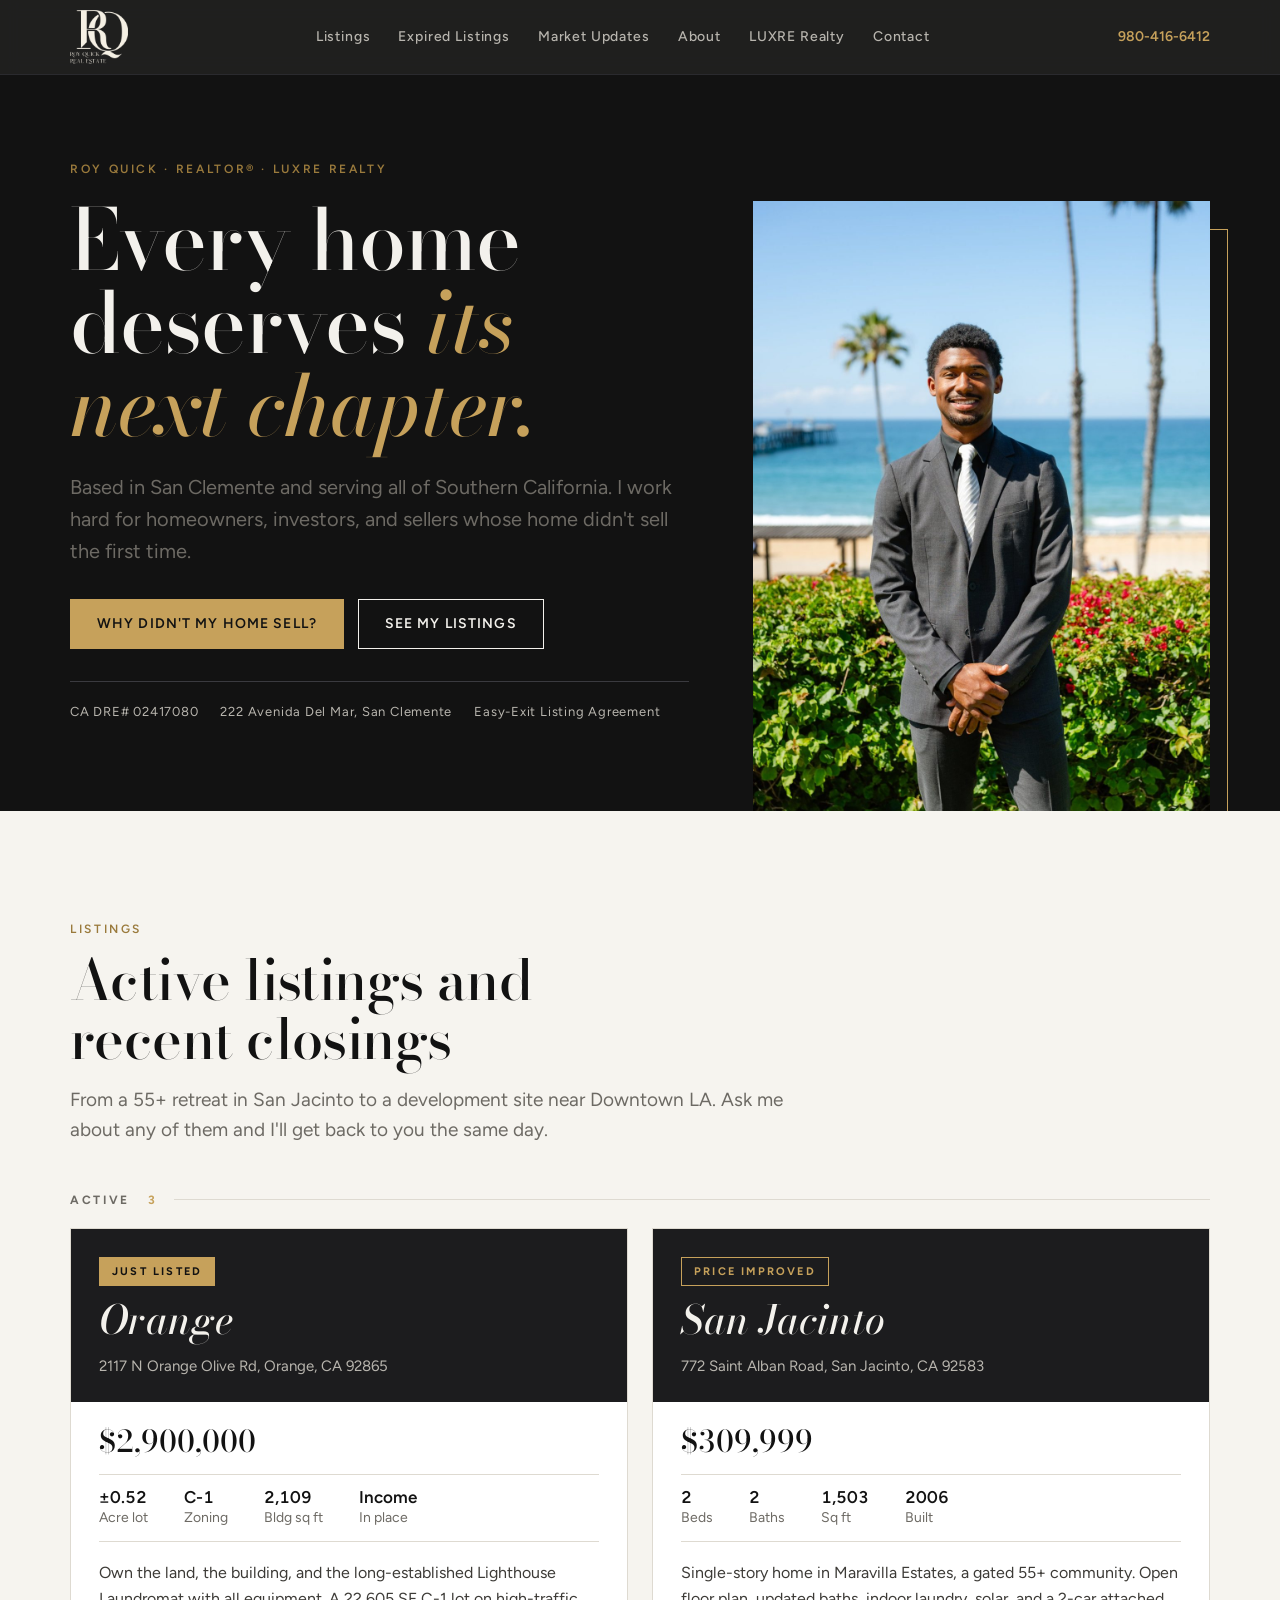
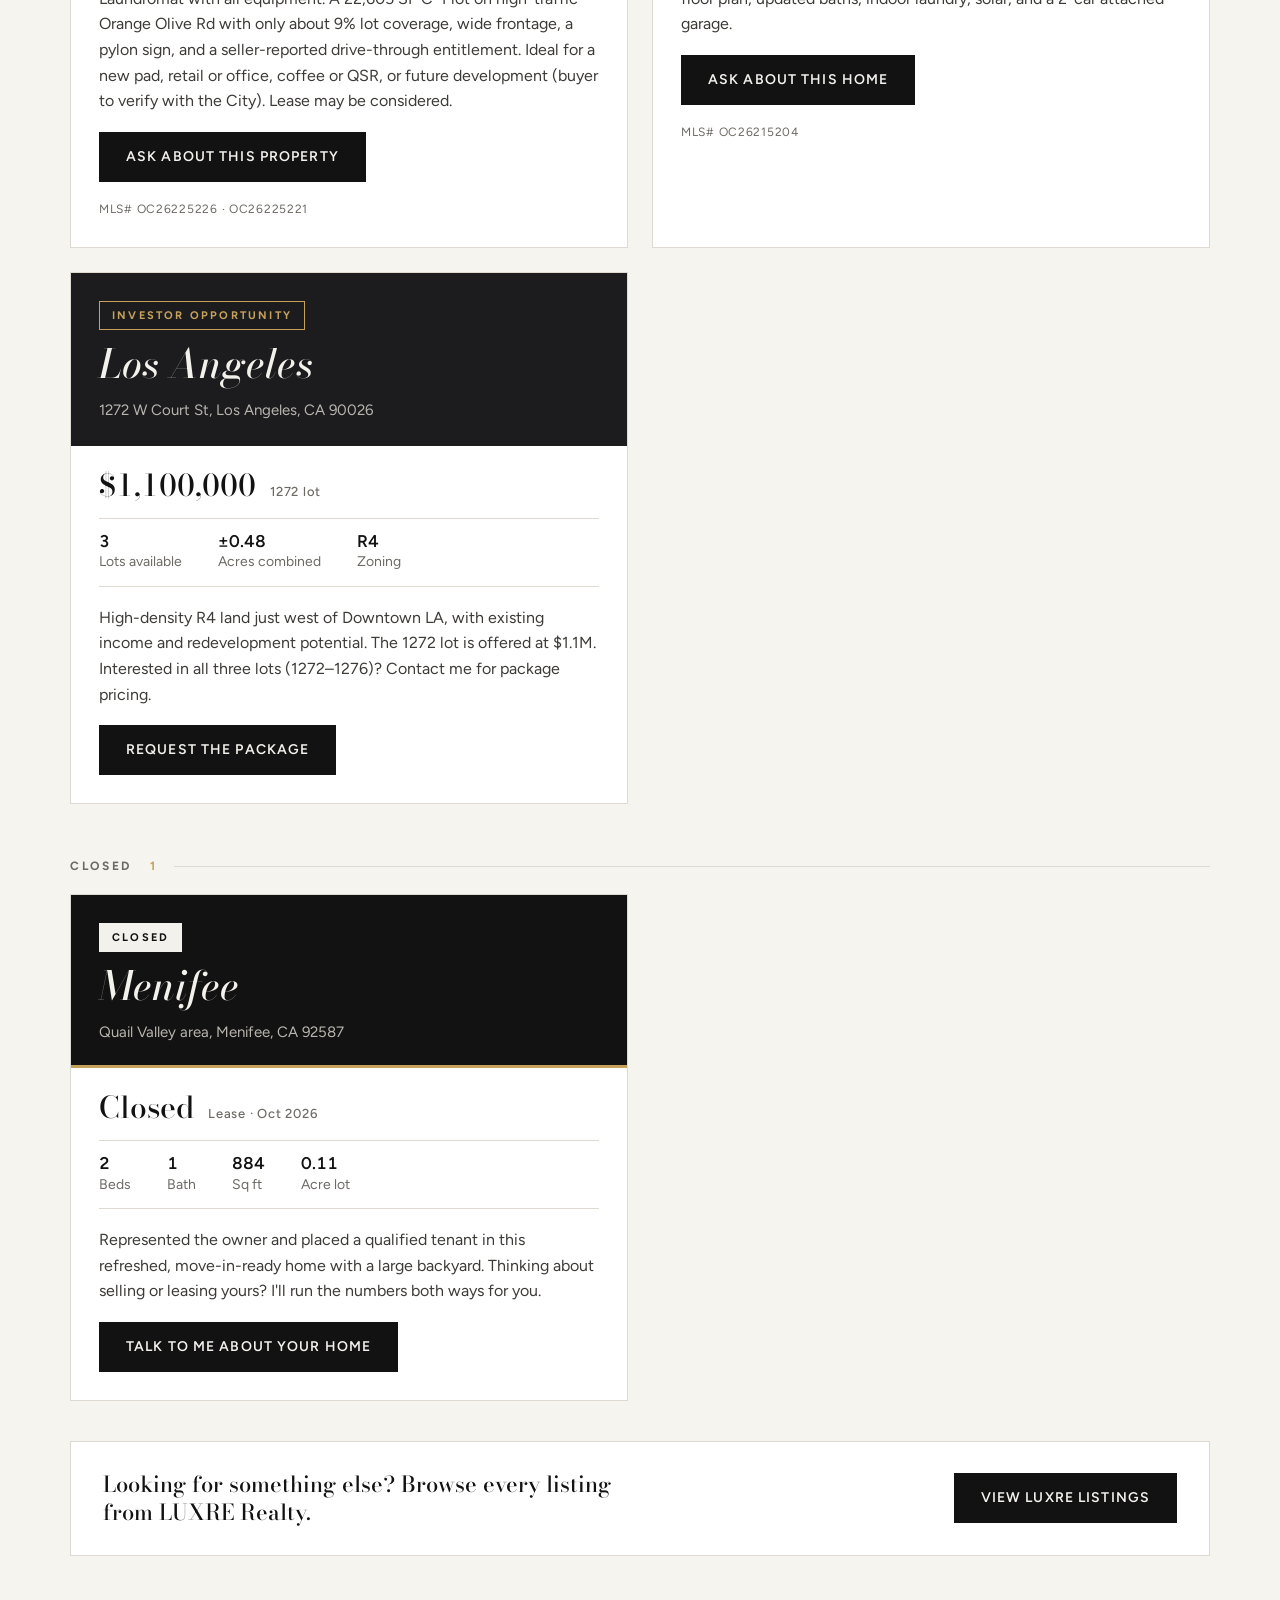
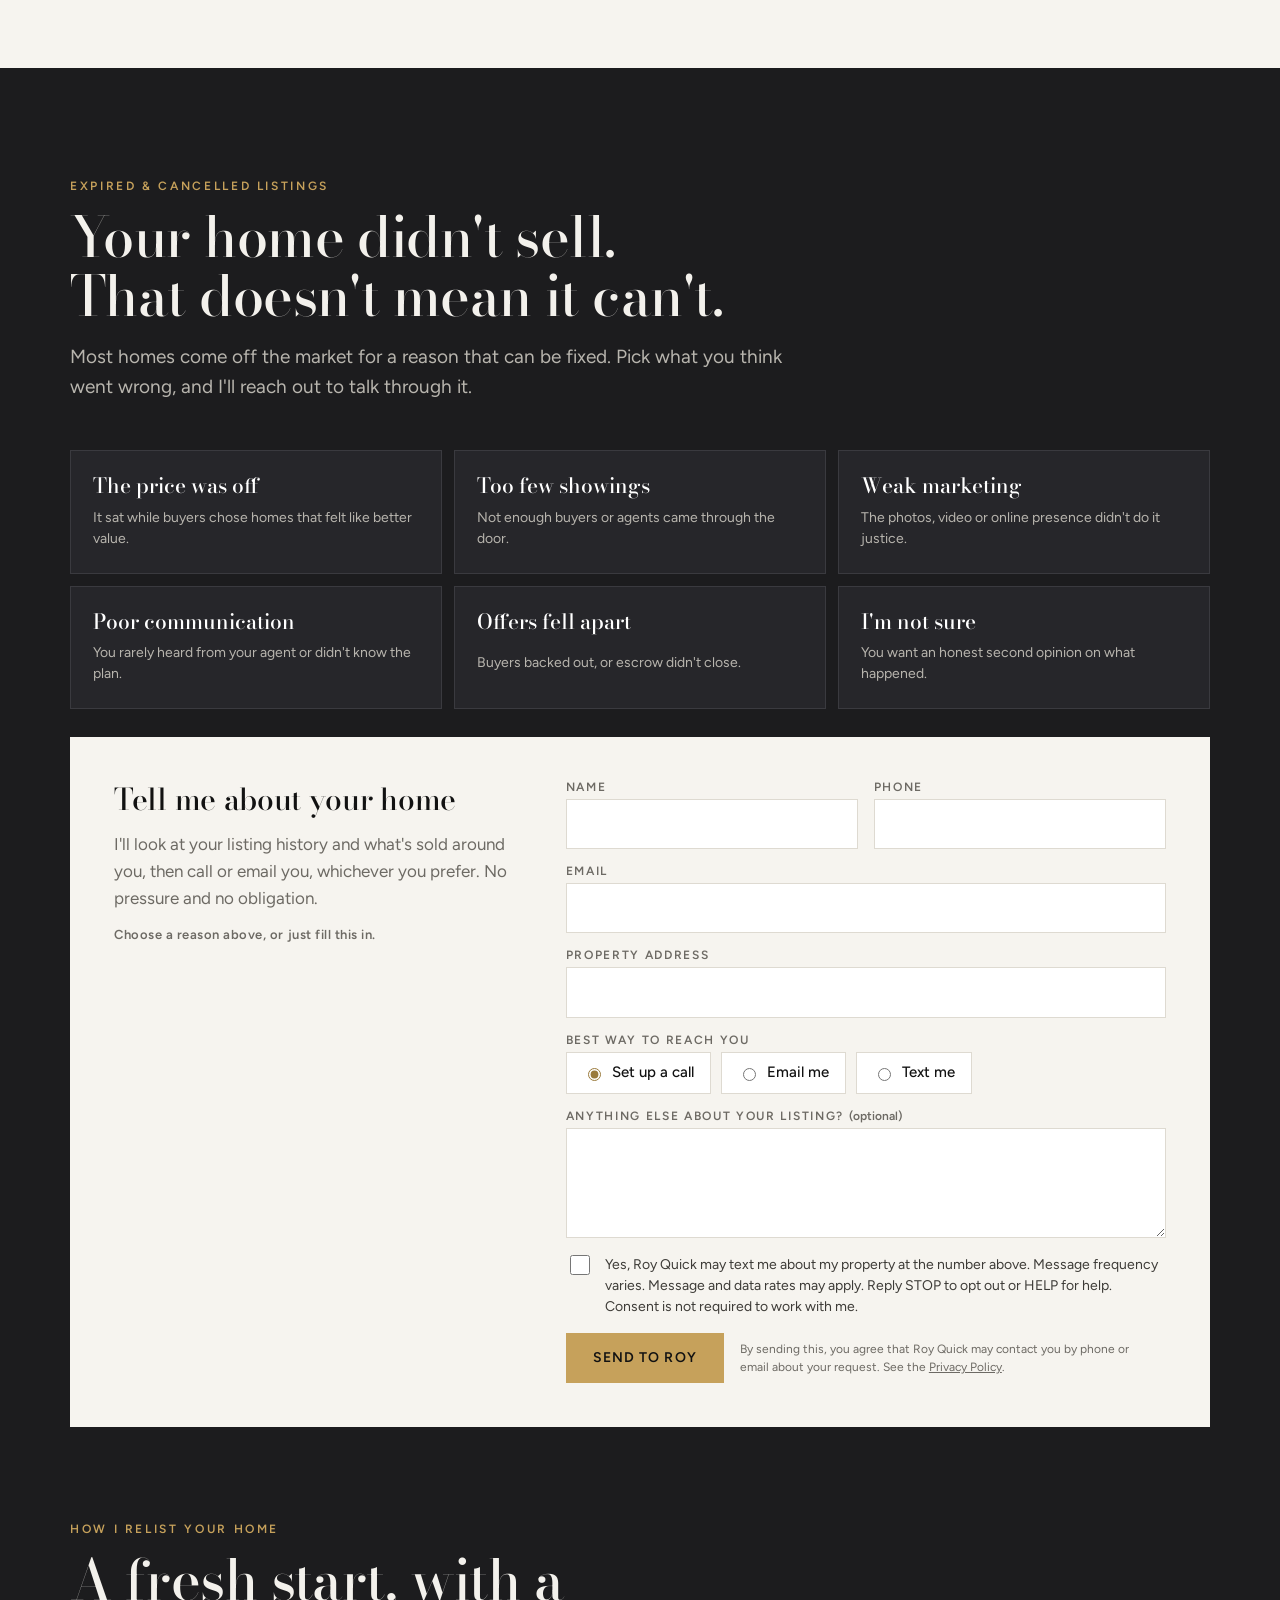
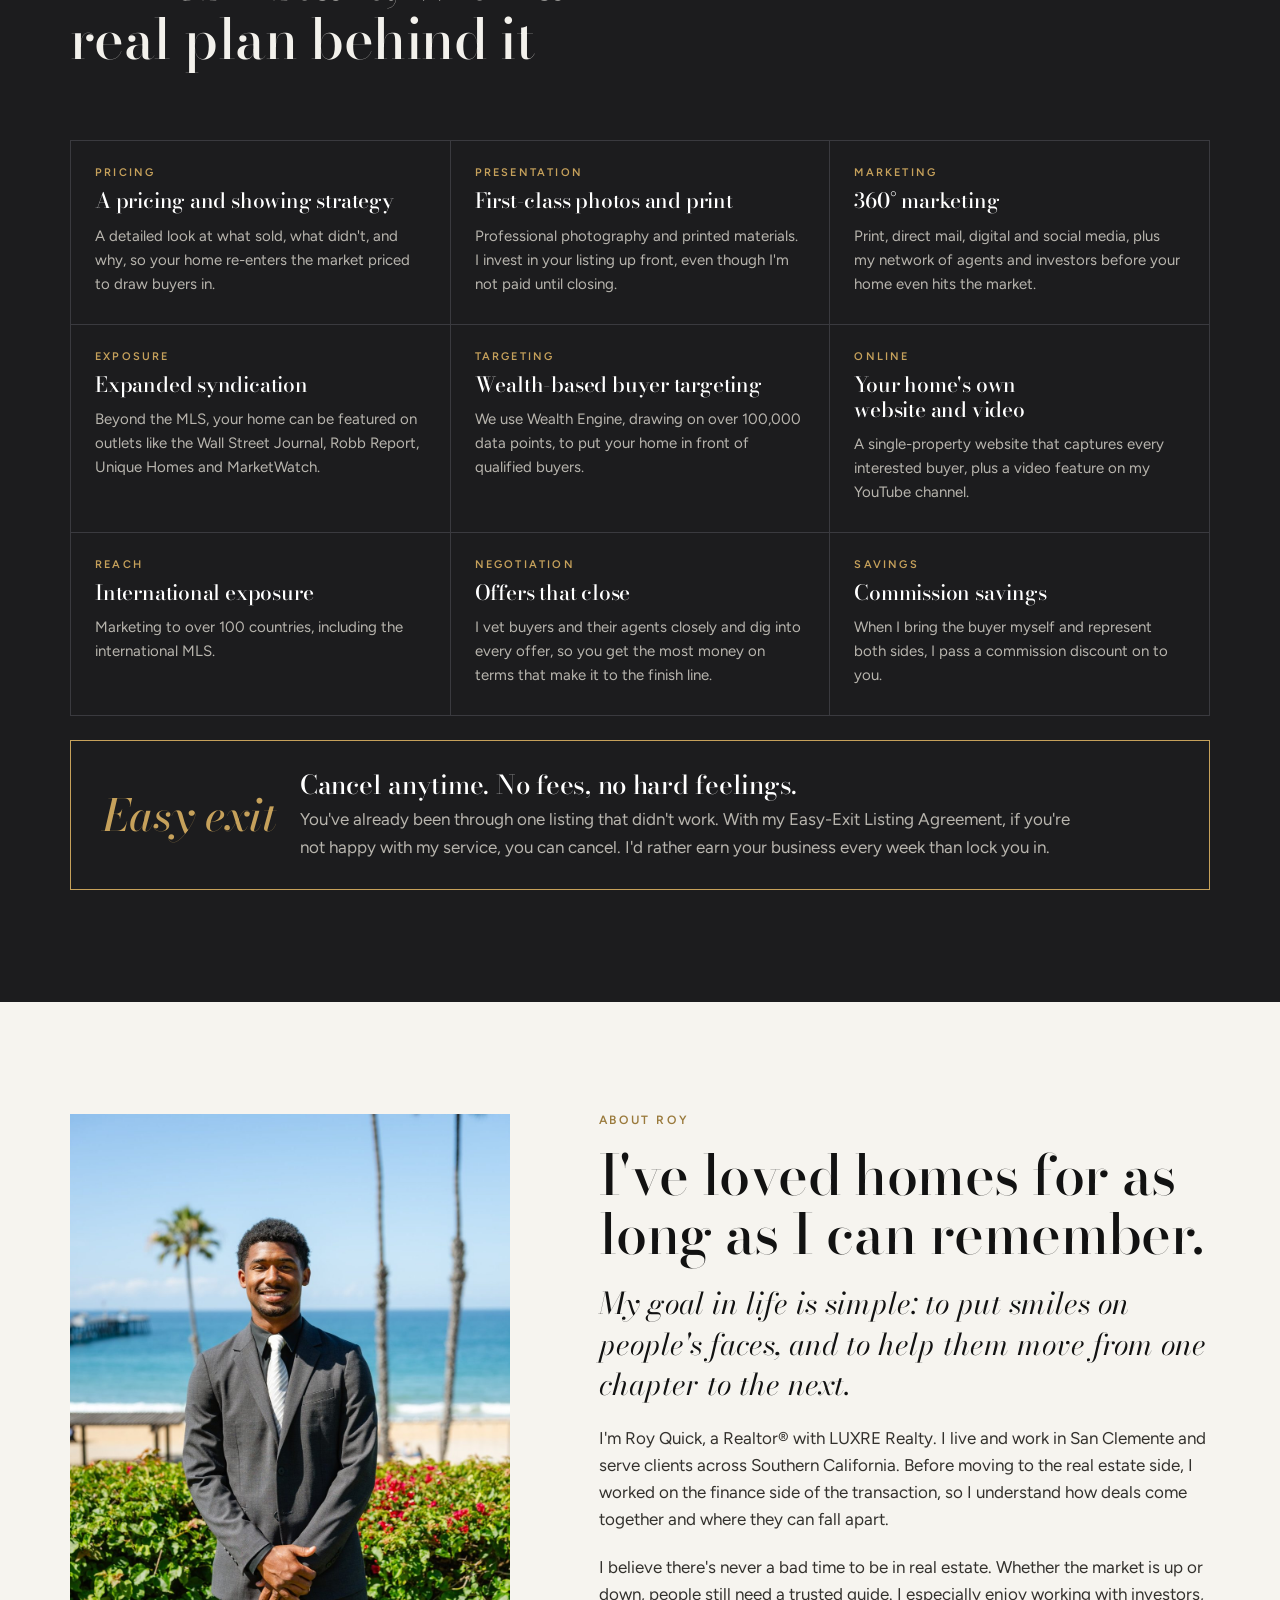
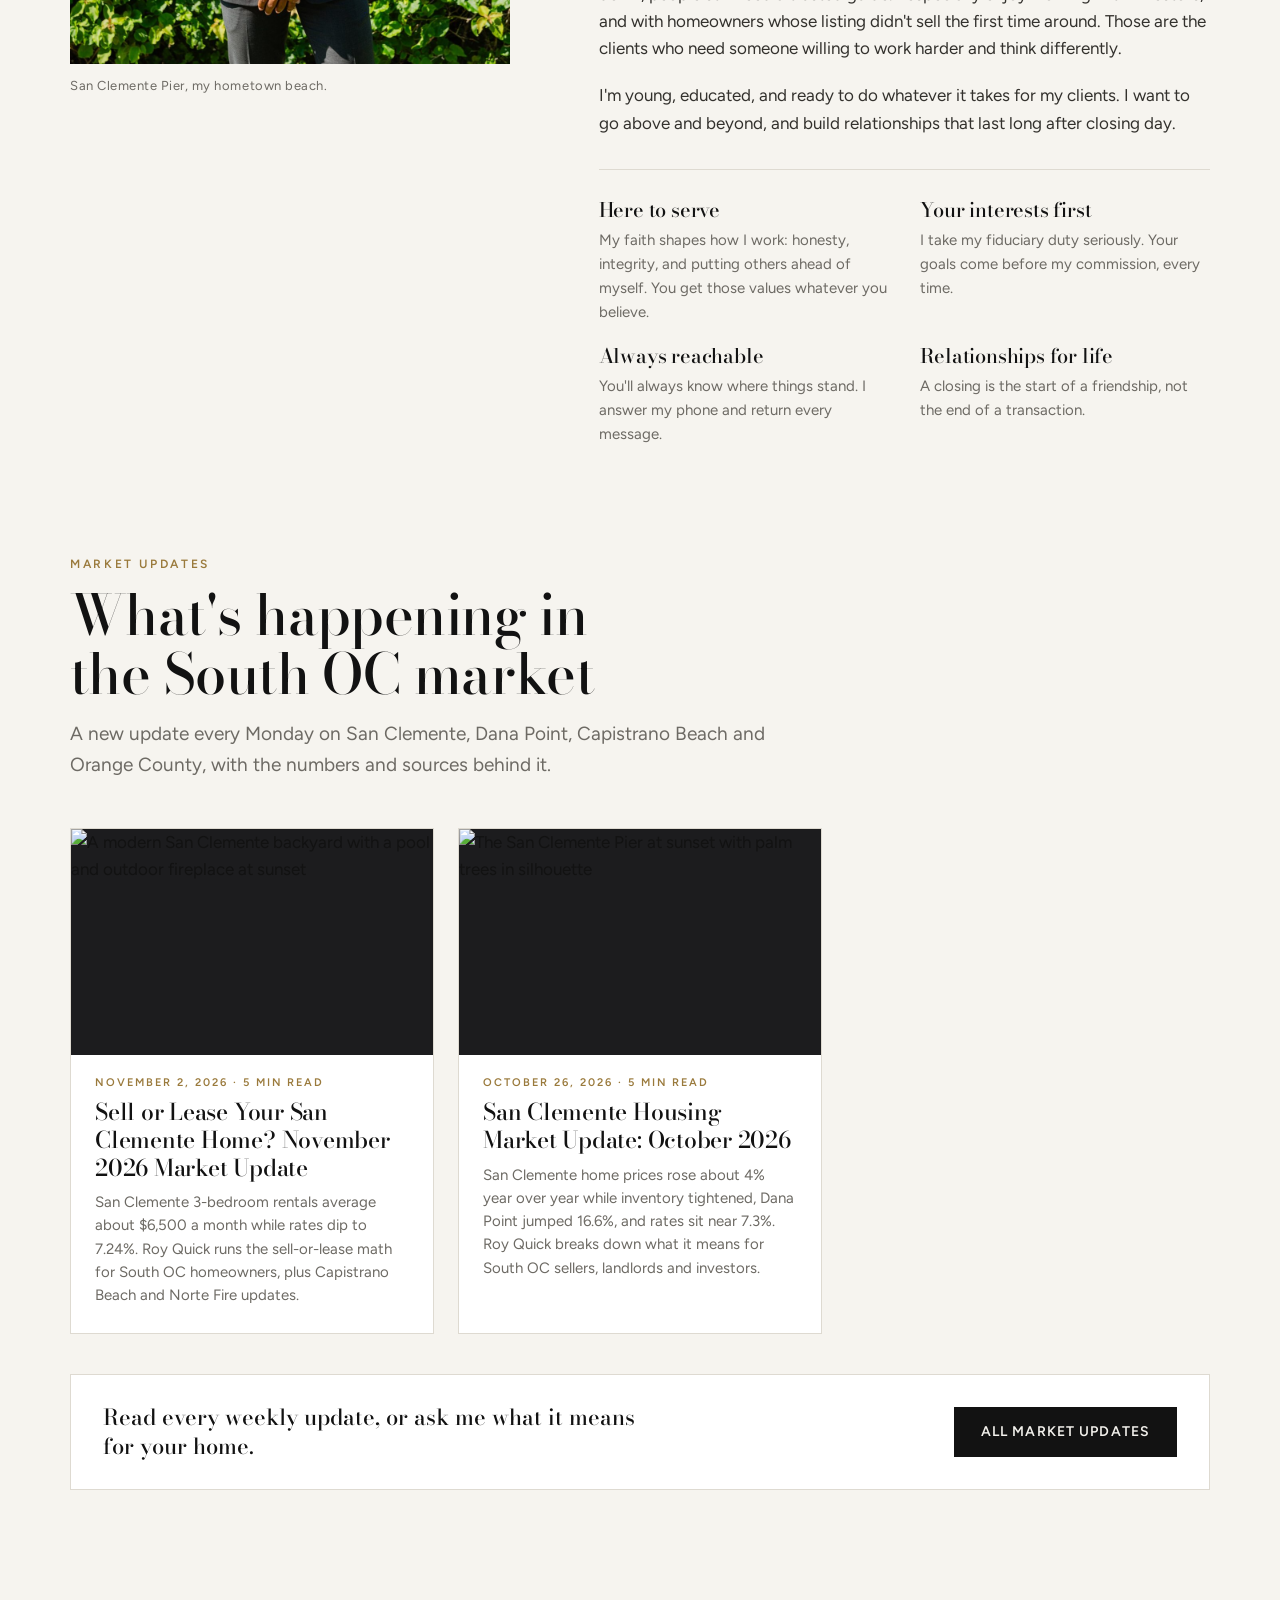
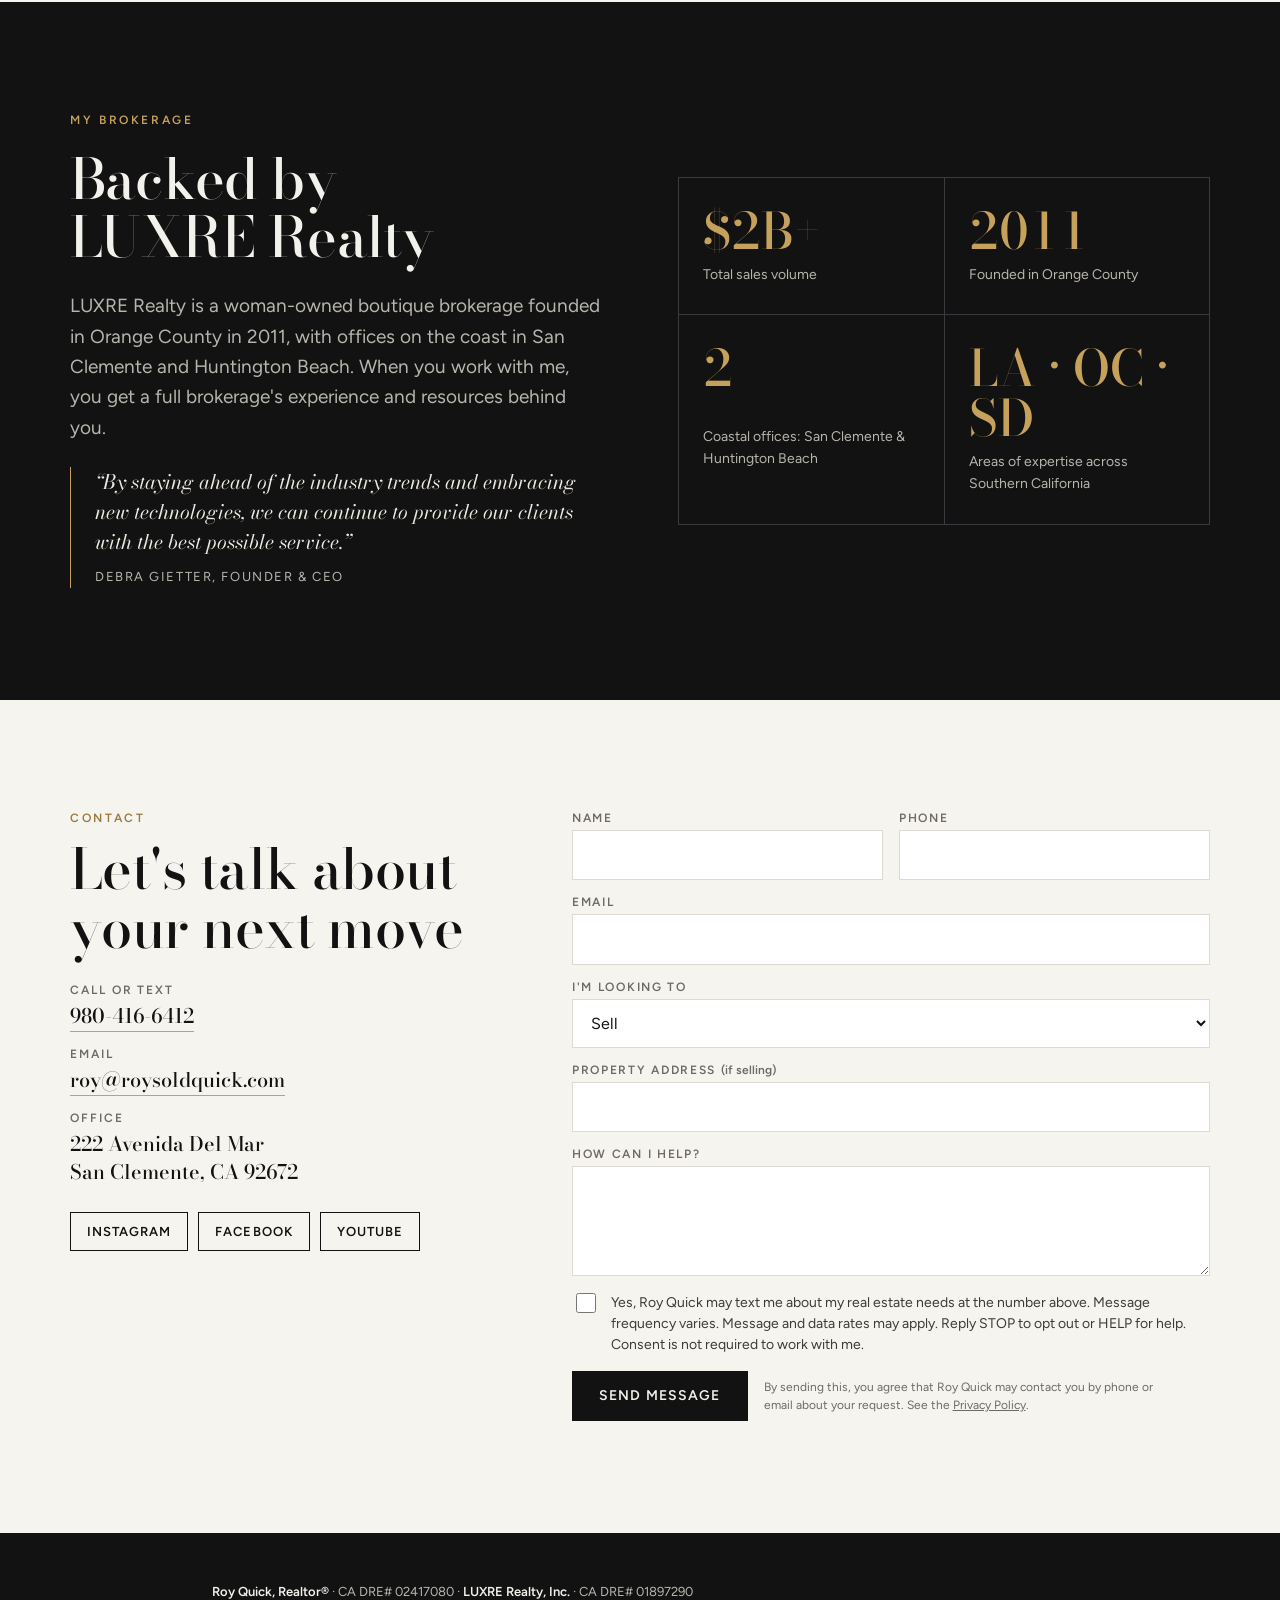
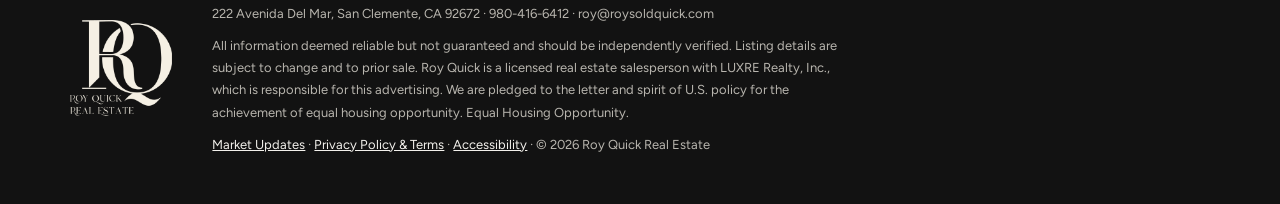
==== commit b364bbfe: "Split listings into Active and Closed; mark Menifee closed Co-Authored-By: Claude Opus 5.5 <noreply@" ====
--- a/index.html
+++ b/index.html
@@ -117,6 +117,13 @@
 .card-body p{color:#3d3b37;font-size:16px}
 .card-body .btn{justify-self:start}
 .mls{font-size:12px;color:var(--stone);letter-spacing:.06em}
+.group-head{display:flex;align-items:center;gap:18px;margin:0 0 22px;font:700 12px/1 var(--body);letter-spacing:.22em;text-transform:uppercase;color:var(--stone)}
+.group-head::after{content:"";flex:1;height:1px;background:var(--line-l)}
+.group-head .count{color:var(--gold);letter-spacing:.06em}
+.group-closed{margin-top:56px}
+.status.closed{background:#f3f1ec;border-color:#f3f1ec;color:var(--ink)}
+.card.closed .card-top{background:var(--ink)}
+.card.closed .card-top::after{content:"";position:absolute;left:0;right:0;bottom:0;height:3px;background:var(--gold)}
 .more{display:flex;flex-wrap:wrap;align-items:center;justify-content:space-between;gap:20px;margin-top:40px;padding:28px 32px;border:1px solid var(--line-l);background:var(--paper)}
 .more p{font:500 22px/1.3 var(--display);max-width:40ch}
 
@@ -320,10 +327,11 @@
 <section class="band" id="listings">
   <div class="wrap">
     <div class="head">
-      <span class="eyebrow">Current listings</span>
-      <h2>Homes and opportunities I'm representing now</h2>
+      <span class="eyebrow">Listings</span>
+      <h2>Active listings and recent closings</h2>
       <p class="lede">From a 55+ retreat in San Jacinto to a development site near Downtown LA. Ask me about any of them and I'll get back to you the same day.</p>
     </div>
+    <h3 class="group-head">Active <span class="count">3</span></h3>
     <div class="listings">
       <article class="card">
         <div class="card-top">
@@ -368,20 +376,24 @@
           <button class="btn btn-dark" data-ask="1272–1276 W Court St, Los Angeles">Request the package</button>
         </div>
       </article>
-
-      <article class="card">
-        <div class="card-top">
-          <span class="status">Off-market</span>
-          <span class="city">Menifee</span>
-          <span class="addr">Quail Valley area, Menifee, CA 92587</span>
-        </div>
-        <div class="card-body">
-          <div class="price">Off-market</div>
-          <div class="facts"><div><b>2</b>Beds</div><div><b>1</b>Bath</div><div><b>884</b>Sq ft</div><div><b>0.11</b>Acre lot</div></div>
-          <p>Refreshed, move-in-ready home with a large backyard. Vacant, so a buyer can move in right away. Available quietly to serious buyers and investors.</p>
-          <button class="btn btn-dark" data-ask="Off-market home, Menifee">Ask about this home</button>
-        </div>
-      </article>
+    </div>
+    <div class="group-closed">
+      <h3 class="group-head">Closed <span class="count">1</span></h3>
+      <div class="listings">
+        <article class="card closed">
+          <div class="card-top">
+            <span class="status closed">Closed</span>
+            <span class="city">Menifee</span>
+            <span class="addr">Quail Valley area, Menifee, CA 92587</span>
+          </div>
+          <div class="card-body">
+            <div class="price">Closed <small>Lease · Oct 2026</small></div>
+            <div class="facts"><div><b>2</b>Beds</div><div><b>1</b>Bath</div><div><b>884</b>Sq ft</div><div><b>0.11</b>Acre lot</div></div>
+            <p>Represented the owner and placed a qualified tenant in this refreshed, move-in-ready home with a large backyard. Thinking about selling or leasing yours? I'll run the numbers both ways for you.</p>
+            <button class="btn btn-dark" data-ask="Selling or leasing my home" data-type="Sell" data-msg="I'd like to talk about selling or leasing my home.">Talk to me about your home</button>
+          </div>
+        </article>
+      </div>
     </div>
     <div class="more">
       <p>Looking for something else? Browse every listing from LUXRE Realty.</p>
@@ -598,8 +610,8 @@
 }));
 
 document.querySelectorAll("[data-ask]").forEach(b => b.addEventListener("click", () => {
-  document.getElementById("c-type").value = "Buy";
-  document.getElementById("c-msg").value = "I'd like more information about " + b.dataset.ask + ".";
+  document.getElementById("c-type").value = b.dataset.type || "Buy";
+  document.getElementById("c-msg").value = b.dataset.msg || ("I'd like more information about " + b.dataset.ask + ".");
   document.getElementById("contact").scrollIntoView({behavior:"smooth"});
   setTimeout(() => document.getElementById("c-name").focus({preventScroll:true}), 400);
 }));
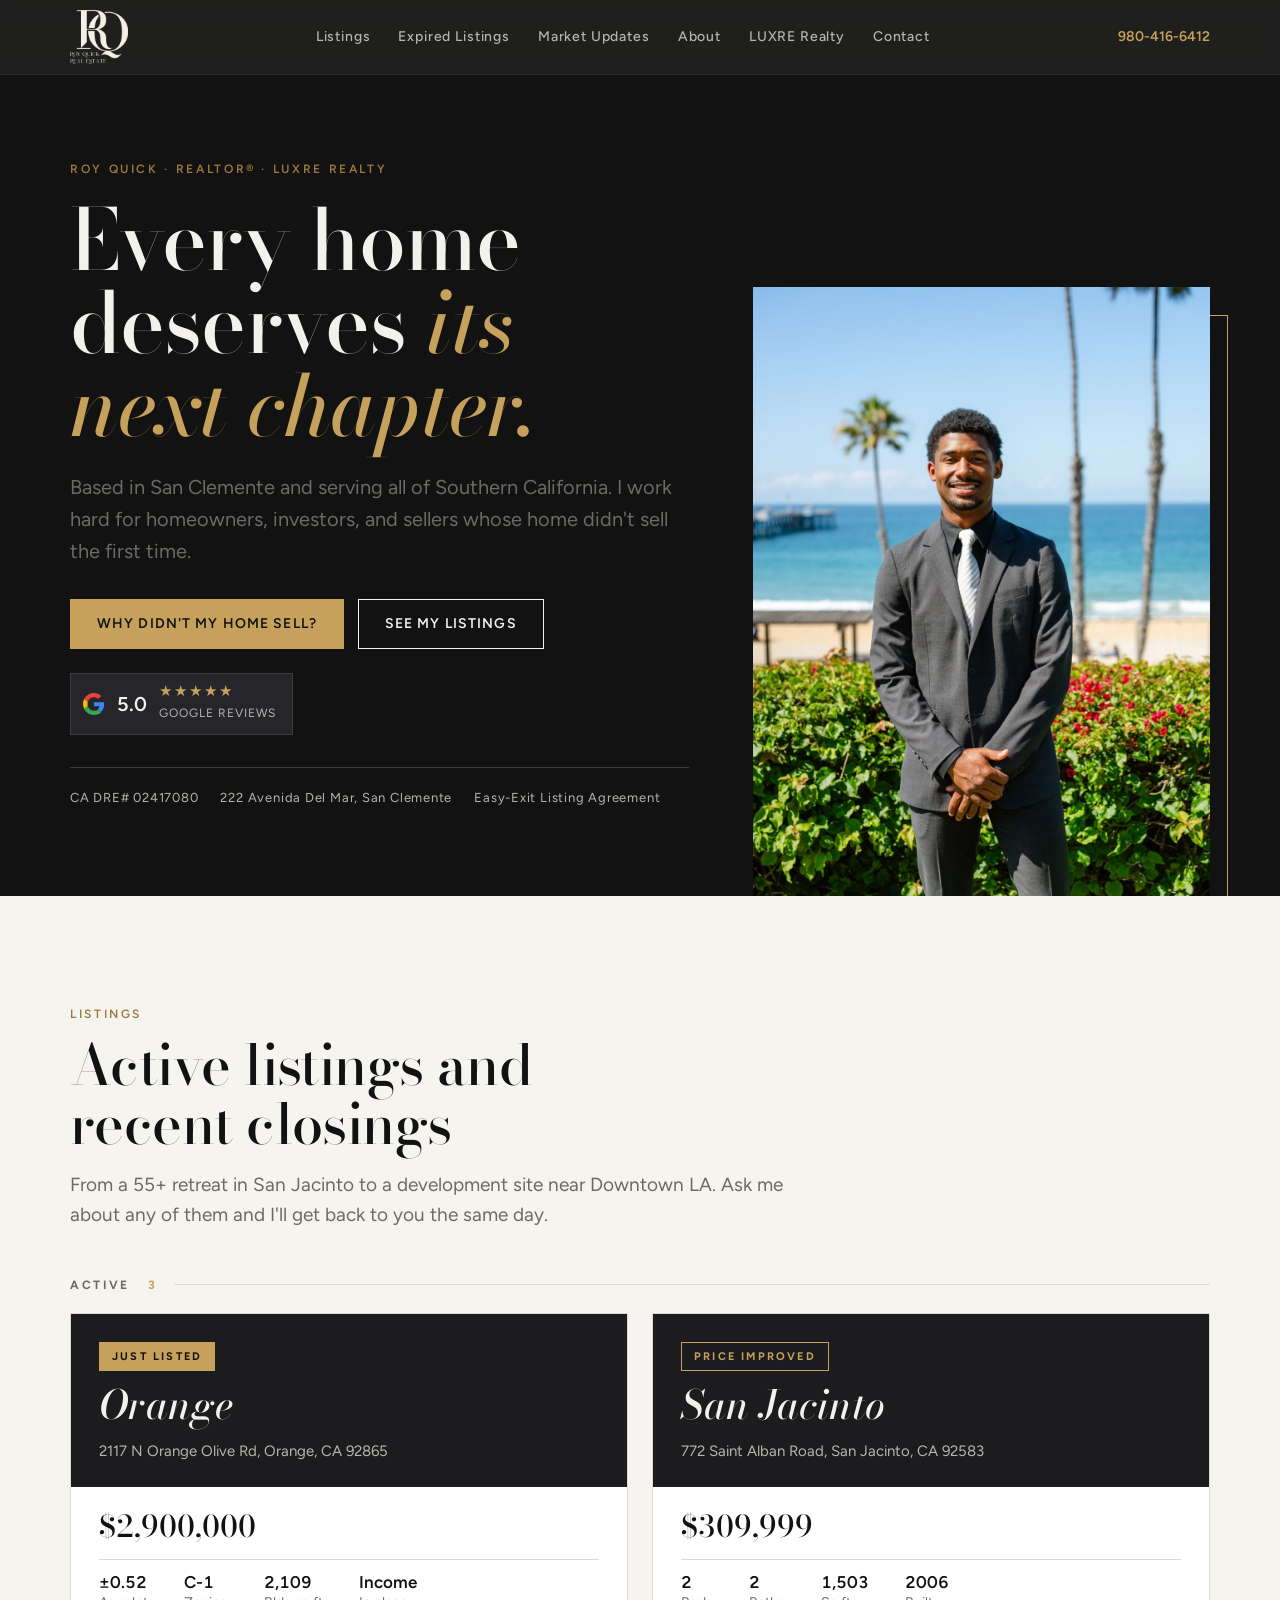
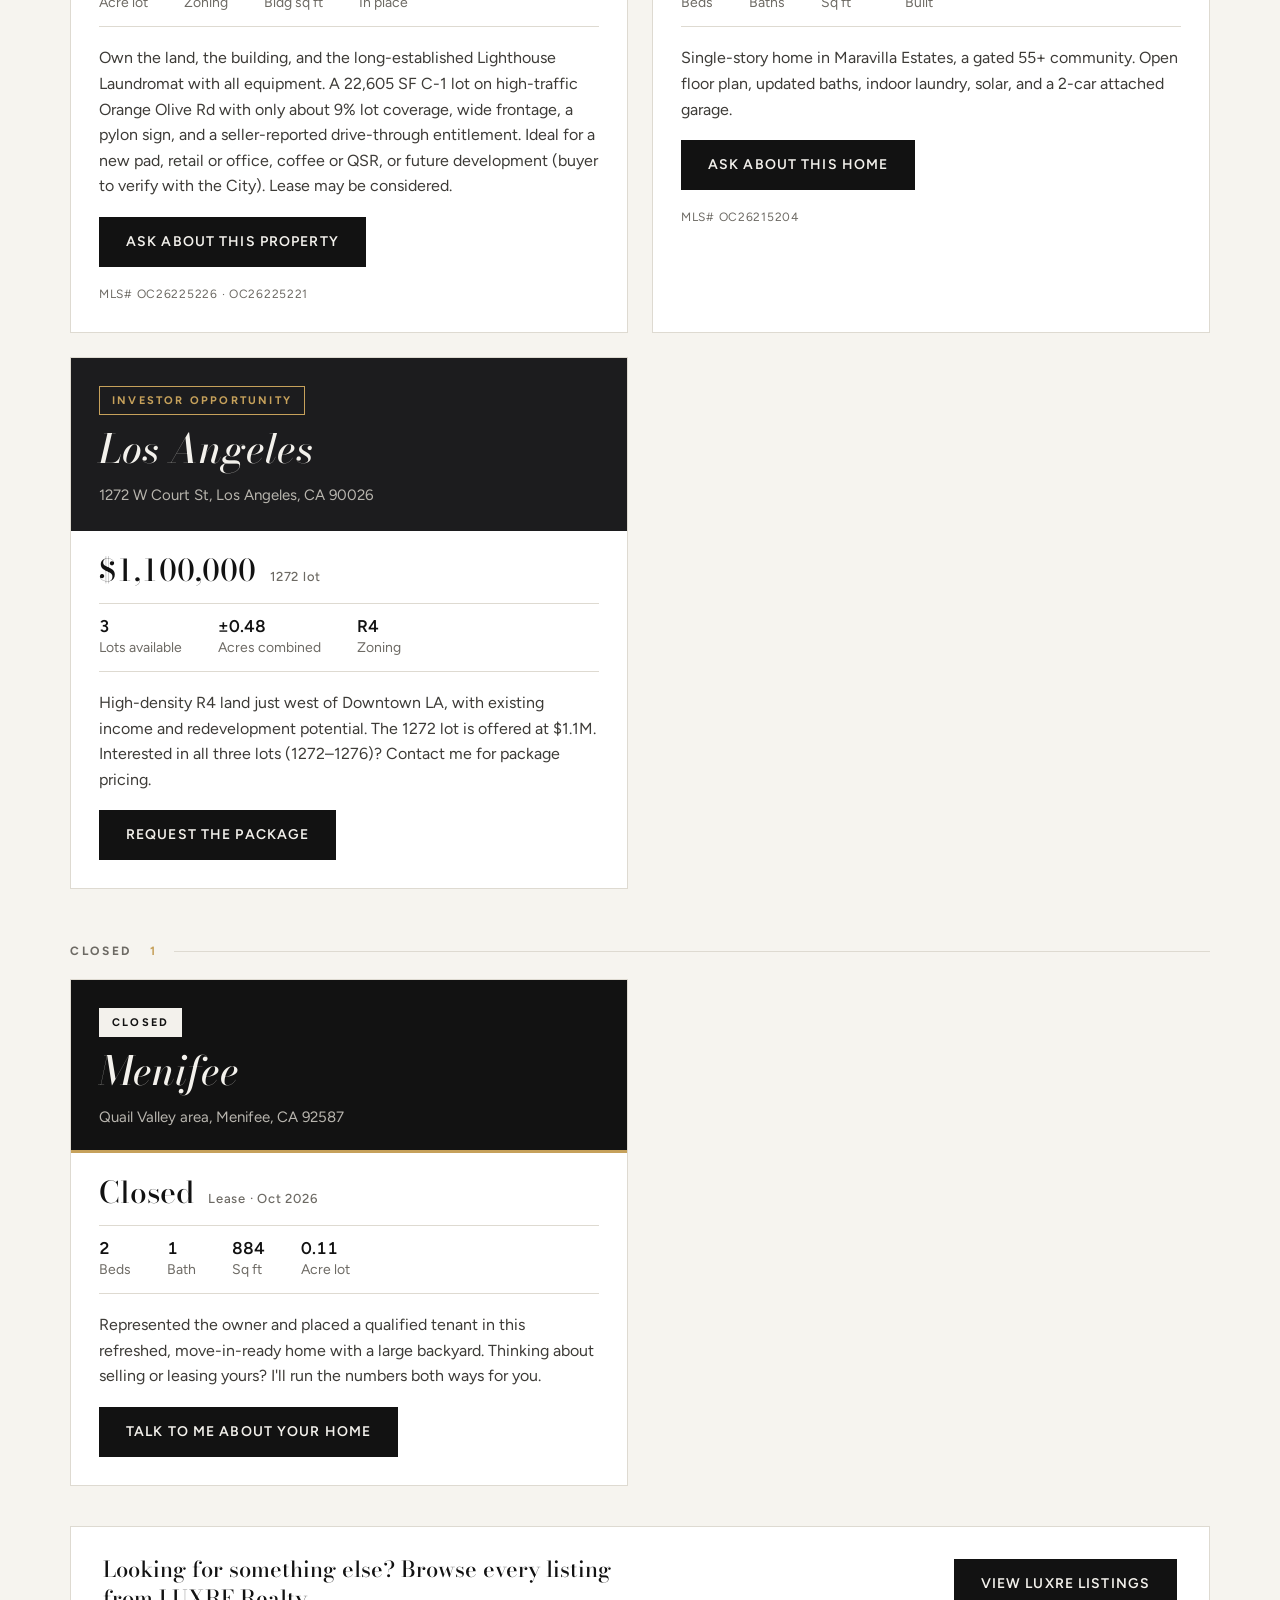
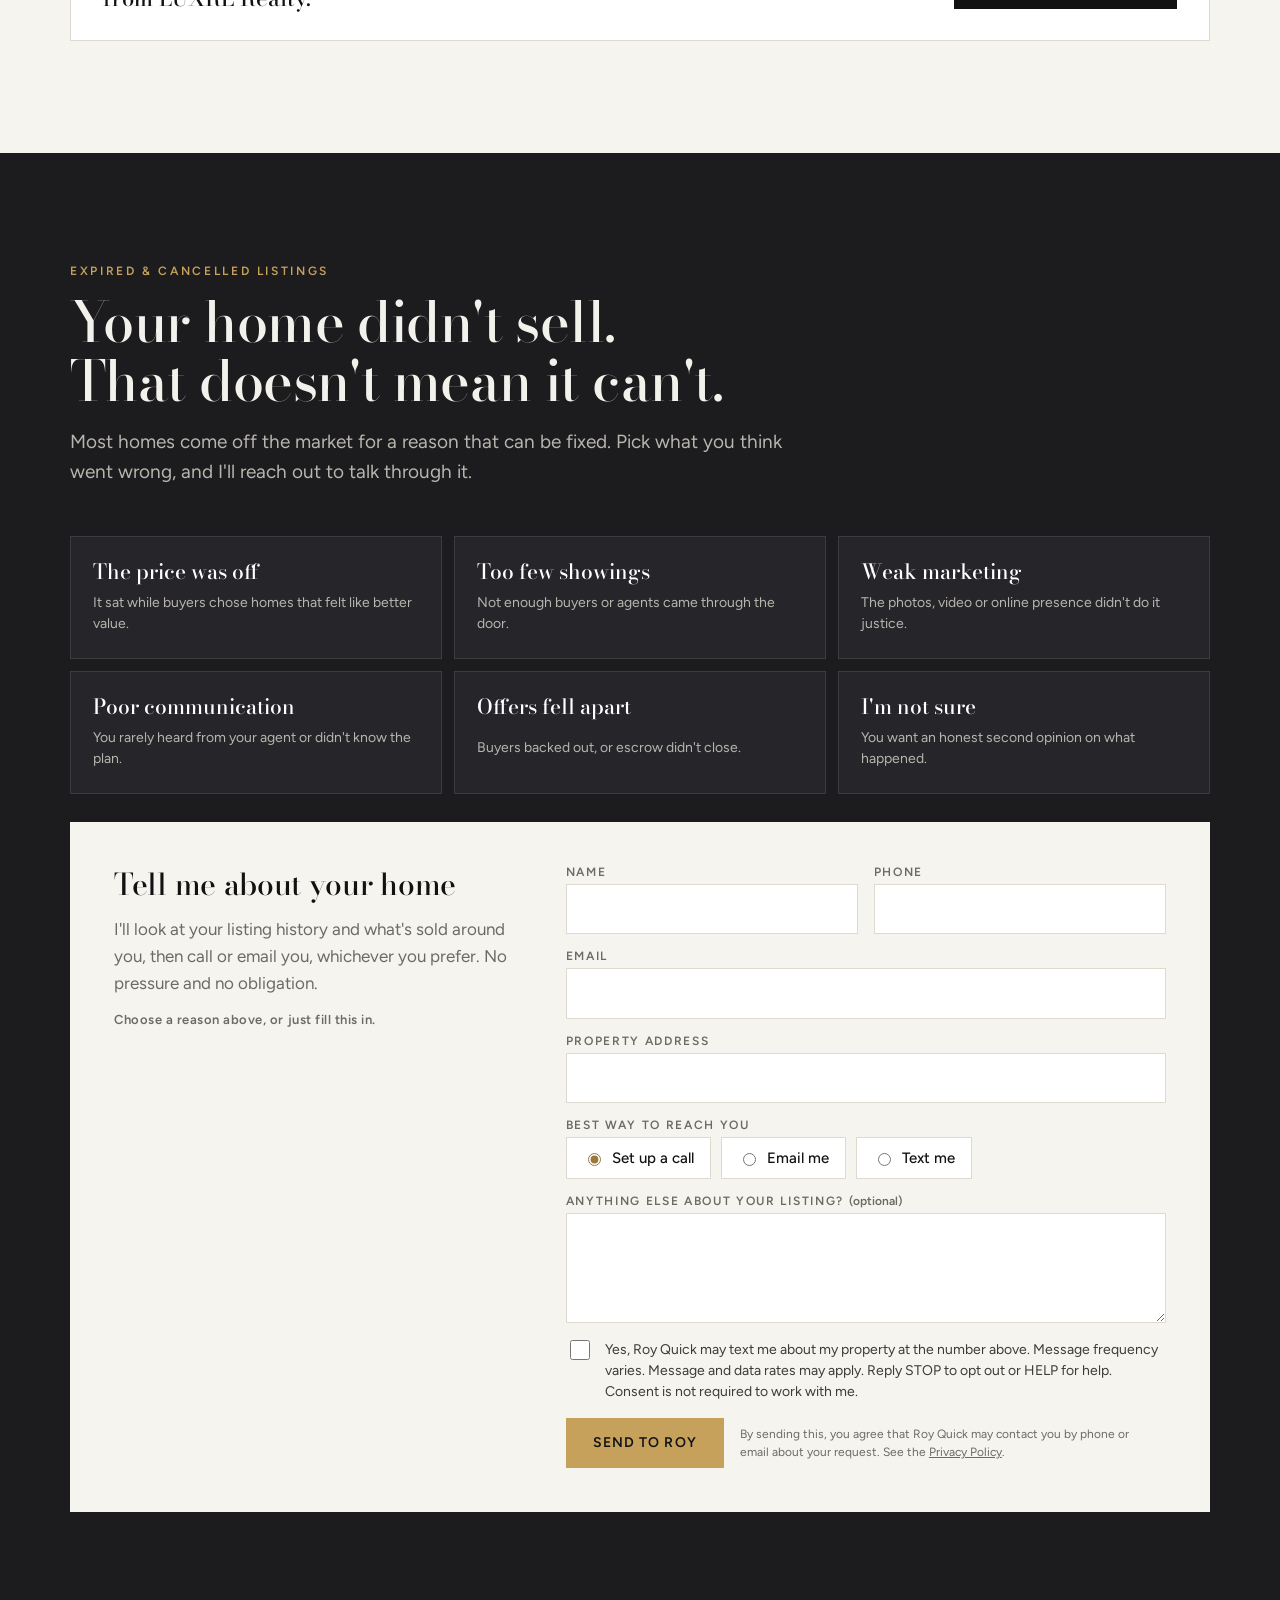
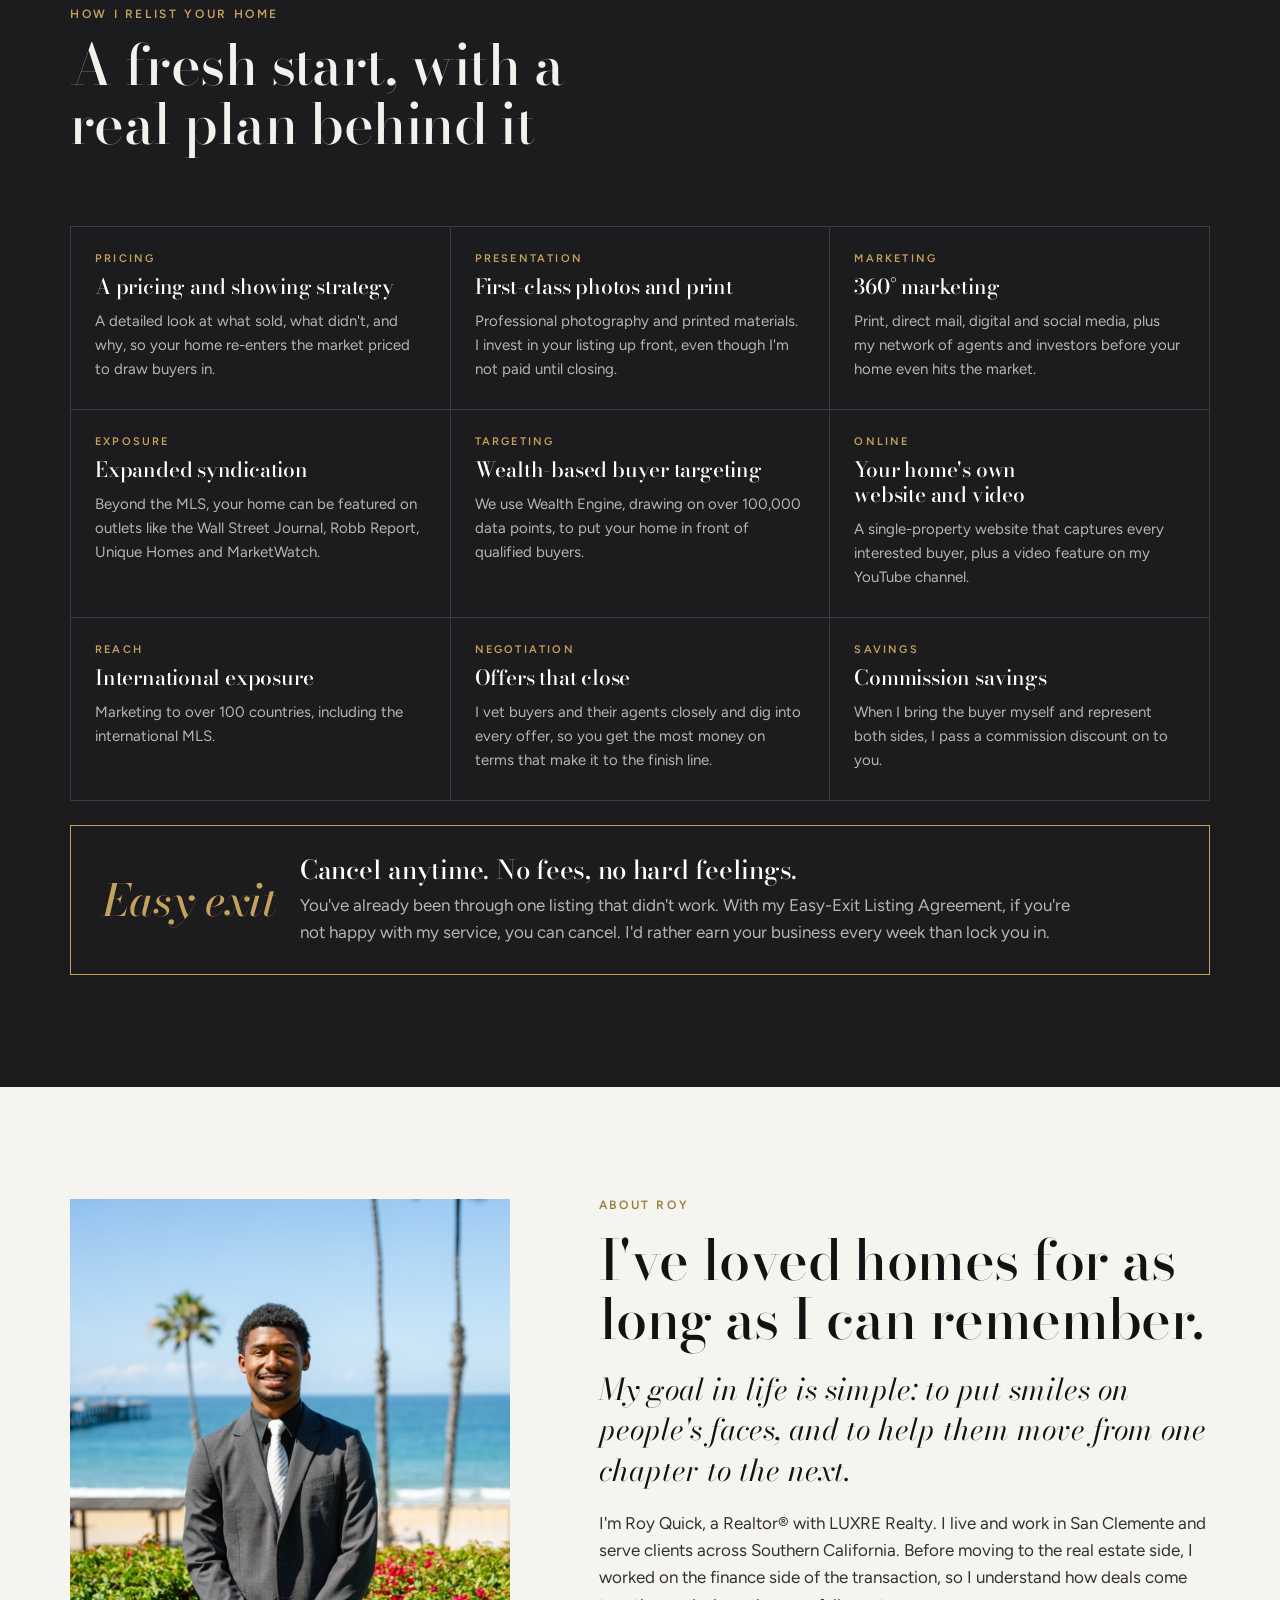
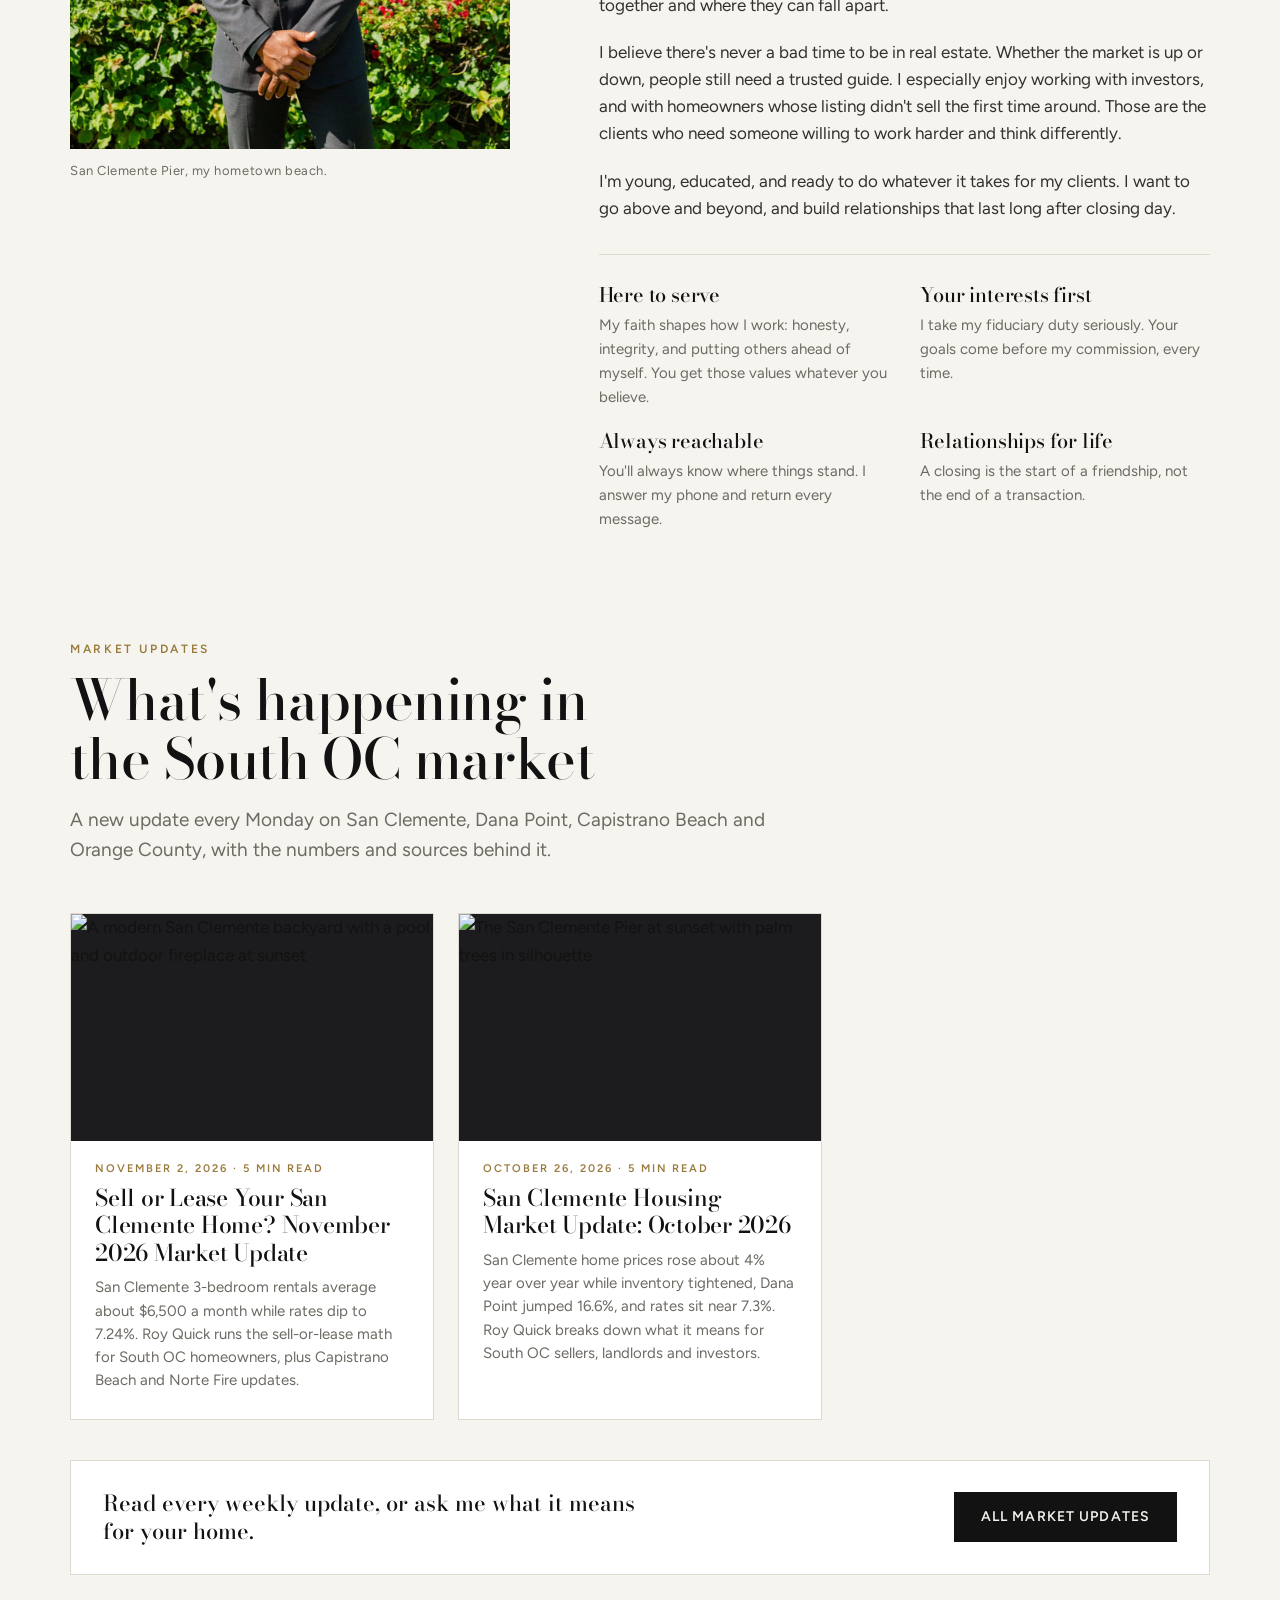
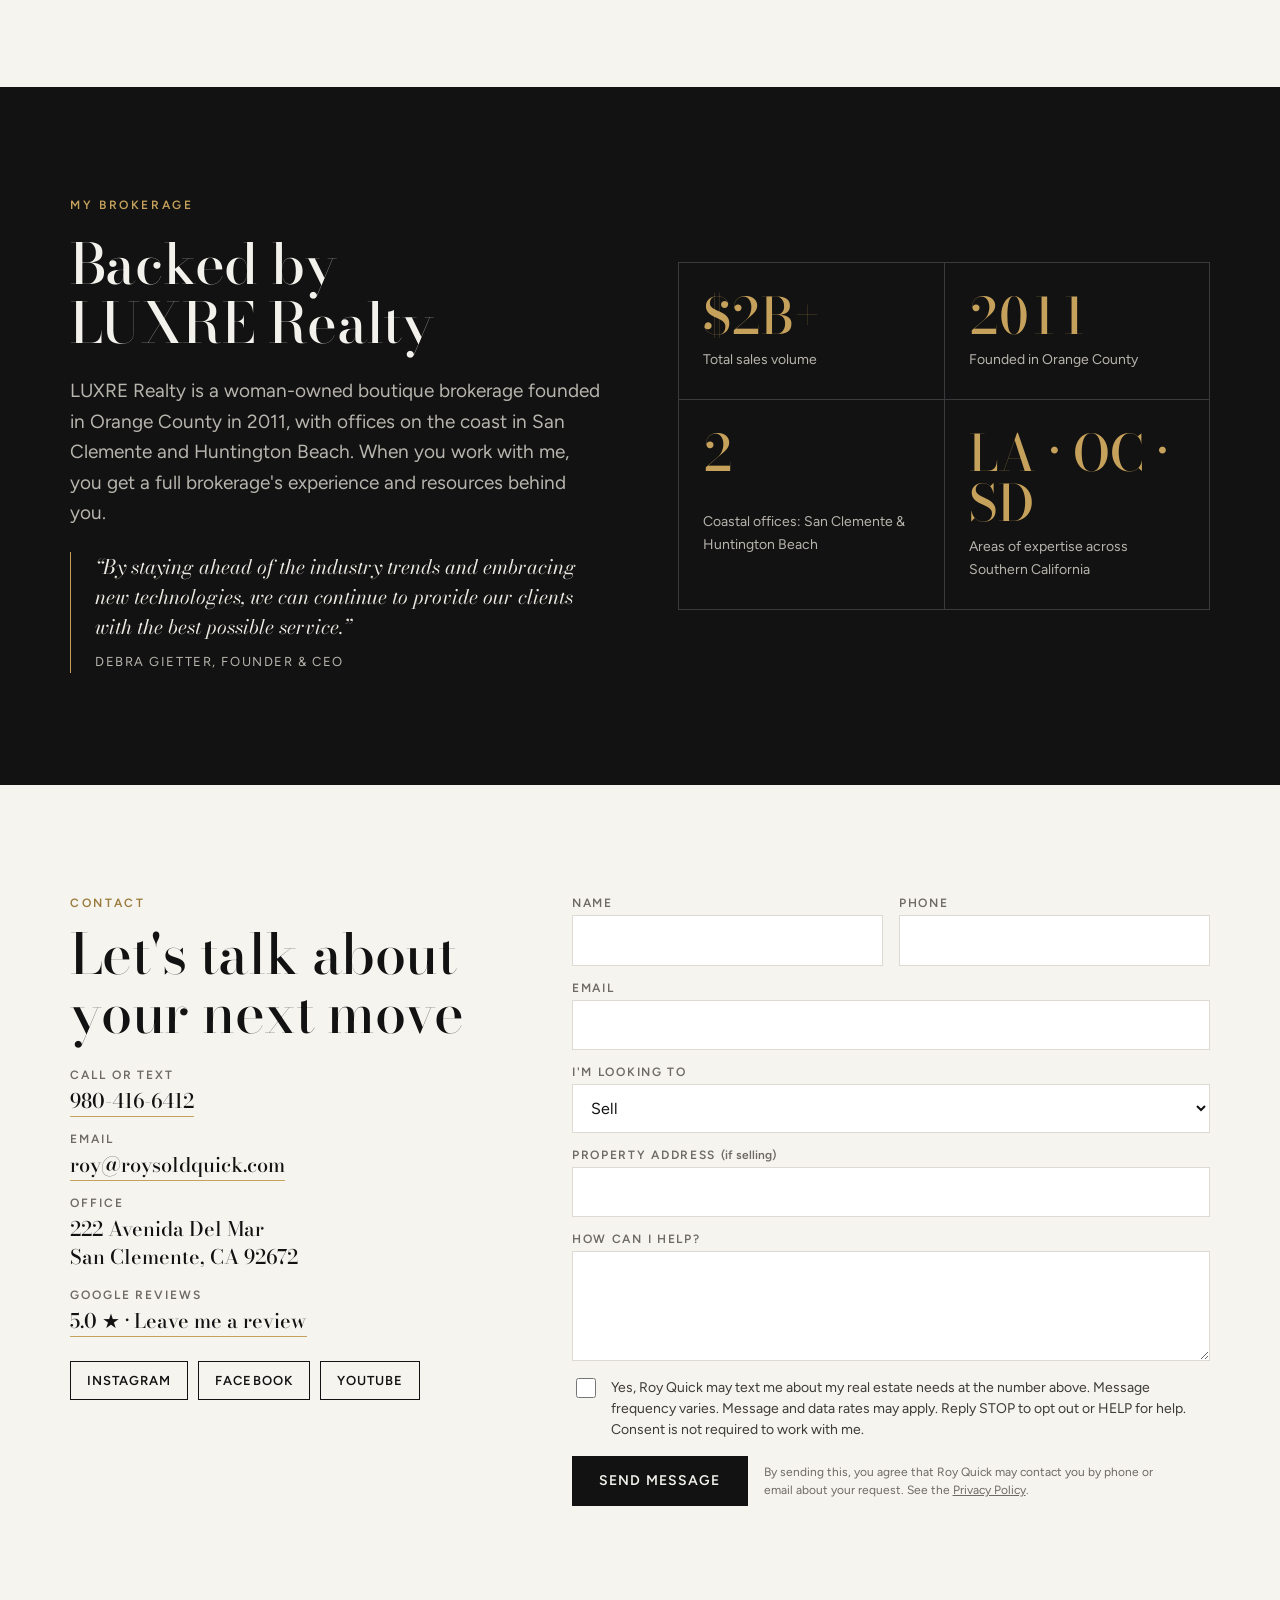
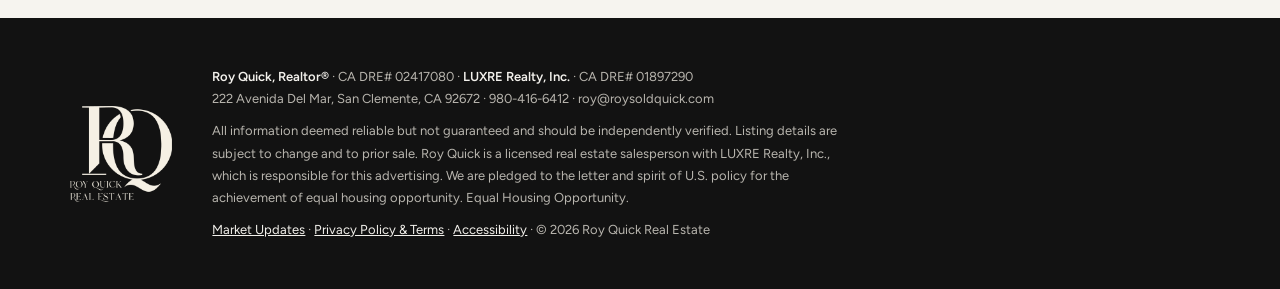
==== commit d7c5216f: "Add 5.0 Google rating badge to hero and review link in contact Co-Authored-By: Claude Opus 5.5 <nore" ====
--- a/index.html
+++ b/index.html
@@ -92,6 +92,12 @@
 .hero h1 em{font-style:italic;color:var(--gold)}
 .hero .lede{font-size:20px}
 .hero-ctas{display:flex;flex-wrap:wrap;gap:14px;margin-top:8px}
+.gbadge{display:inline-flex;align-items:center;gap:12px;width:fit-content;text-decoration:none;color:#f3f1ec;border:1px solid var(--line-d);background:var(--char-2);padding:10px 16px 10px 12px;transition:border-color .2s}
+.gbadge:hover{border-color:var(--gold)}
+.gbadge svg{width:22px;height:22px;flex:none}
+.gbadge .score{font:600 20px/1 var(--body)}
+.gbadge .stars{color:var(--gold);letter-spacing:2px;font-size:15px;line-height:1}
+.gbadge .lbl{font-size:12px;letter-spacing:.08em;text-transform:uppercase;color:var(--mist)}
 .creds{display:flex;flex-wrap:wrap;gap:8px 22px;font-size:13px;letter-spacing:.06em;color:var(--mist);border-top:1px solid var(--line-d);padding-top:20px;margin-top:8px}
 .portrait{position:relative;align-self:end;max-width:460px;justify-self:end;width:100%}
 .portrait img{width:100%;aspect-ratio:3/4;object-fit:cover;object-position:50% 20%}
@@ -318,6 +324,7 @@
         <a class="btn btn-gold" href="#expired">Why didn't my home sell?</a>
         <a class="btn btn-line" href="#listings">See my listings</a>
       </div>
+      <a class="gbadge" href="https://www.google.com/maps?cid=12385151645661808163" target="_blank" rel="noopener" aria-label="Rated 5.0 out of 5 on Google. See my Google reviews"><svg viewBox="0 0 48 48" aria-hidden="true"><path fill="#EA4335" d="M24 9.5c3.5 0 6.6 1.2 9.1 3.6l6.8-6.8C35.8 2.4 30.3 0 24 0 14.6 0 6.6 5.4 2.6 13.3l7.9 6.1C12.4 13.6 17.7 9.5 24 9.5z"/><path fill="#4285F4" d="M46.1 24.5c0-1.6-.1-3.1-.4-4.5H24v9h12.4c-.5 2.9-2.2 5.3-4.6 6.9l7.4 5.7c4.3-4 6.9-9.9 6.9-17.1z"/><path fill="#FBBC05" d="M10.5 28.6c-.5-1.4-.8-3-.8-4.6s.3-3.2.8-4.6l-7.9-6.1C1 16.6 0 20.2 0 24s1 7.4 2.6 10.7l7.9-6.1z"/><path fill="#34A853" d="M24 48c6.5 0 11.9-2.1 15.8-5.8l-7.4-5.7c-2.1 1.4-4.8 2.3-8.4 2.3-6.3 0-11.6-4.1-13.5-9.8l-7.9 6.1C6.6 42.6 14.6 48 24 48z"/></svg><span class="score">5.0</span><span style="display:grid;gap:5px"><span class="stars" aria-hidden="true">★★★★★</span><span class="lbl">Google reviews</span></span></a>
       <div class="creds"><span>CA DRE# 02417080</span><span>222 Avenida Del Mar, San Clemente</span><span>Easy-Exit Listing Agreement</span></div>
     </div>
     <div class="portrait"><img src="roy.jpg" alt="Roy Quick in a charcoal suit at the San Clemente Pier"></div>
@@ -553,6 +560,7 @@
         <div><dt>Call or text</dt><dd><a href="tel:+19804166412">980-416-6412</a></dd></div>
         <div><dt>Email</dt><dd><a href="mailto:roy@roysoldquick.com">roy@roysoldquick.com</a></dd></div>
         <div><dt>Office</dt><dd>222 Avenida Del Mar<br>San Clemente, CA 92672</dd></div>
+        <div><dt>Google reviews</dt><dd><a href="https://www.google.com/maps?cid=12385151645661808163" target="_blank" rel="noopener">5.0 ★ · Leave me a review</a></dd></div>
       </dl>
       <div class="social">
         <a href="https://www.instagram.com/roysoldquick/" target="_blank" rel="noopener">Instagram</a>
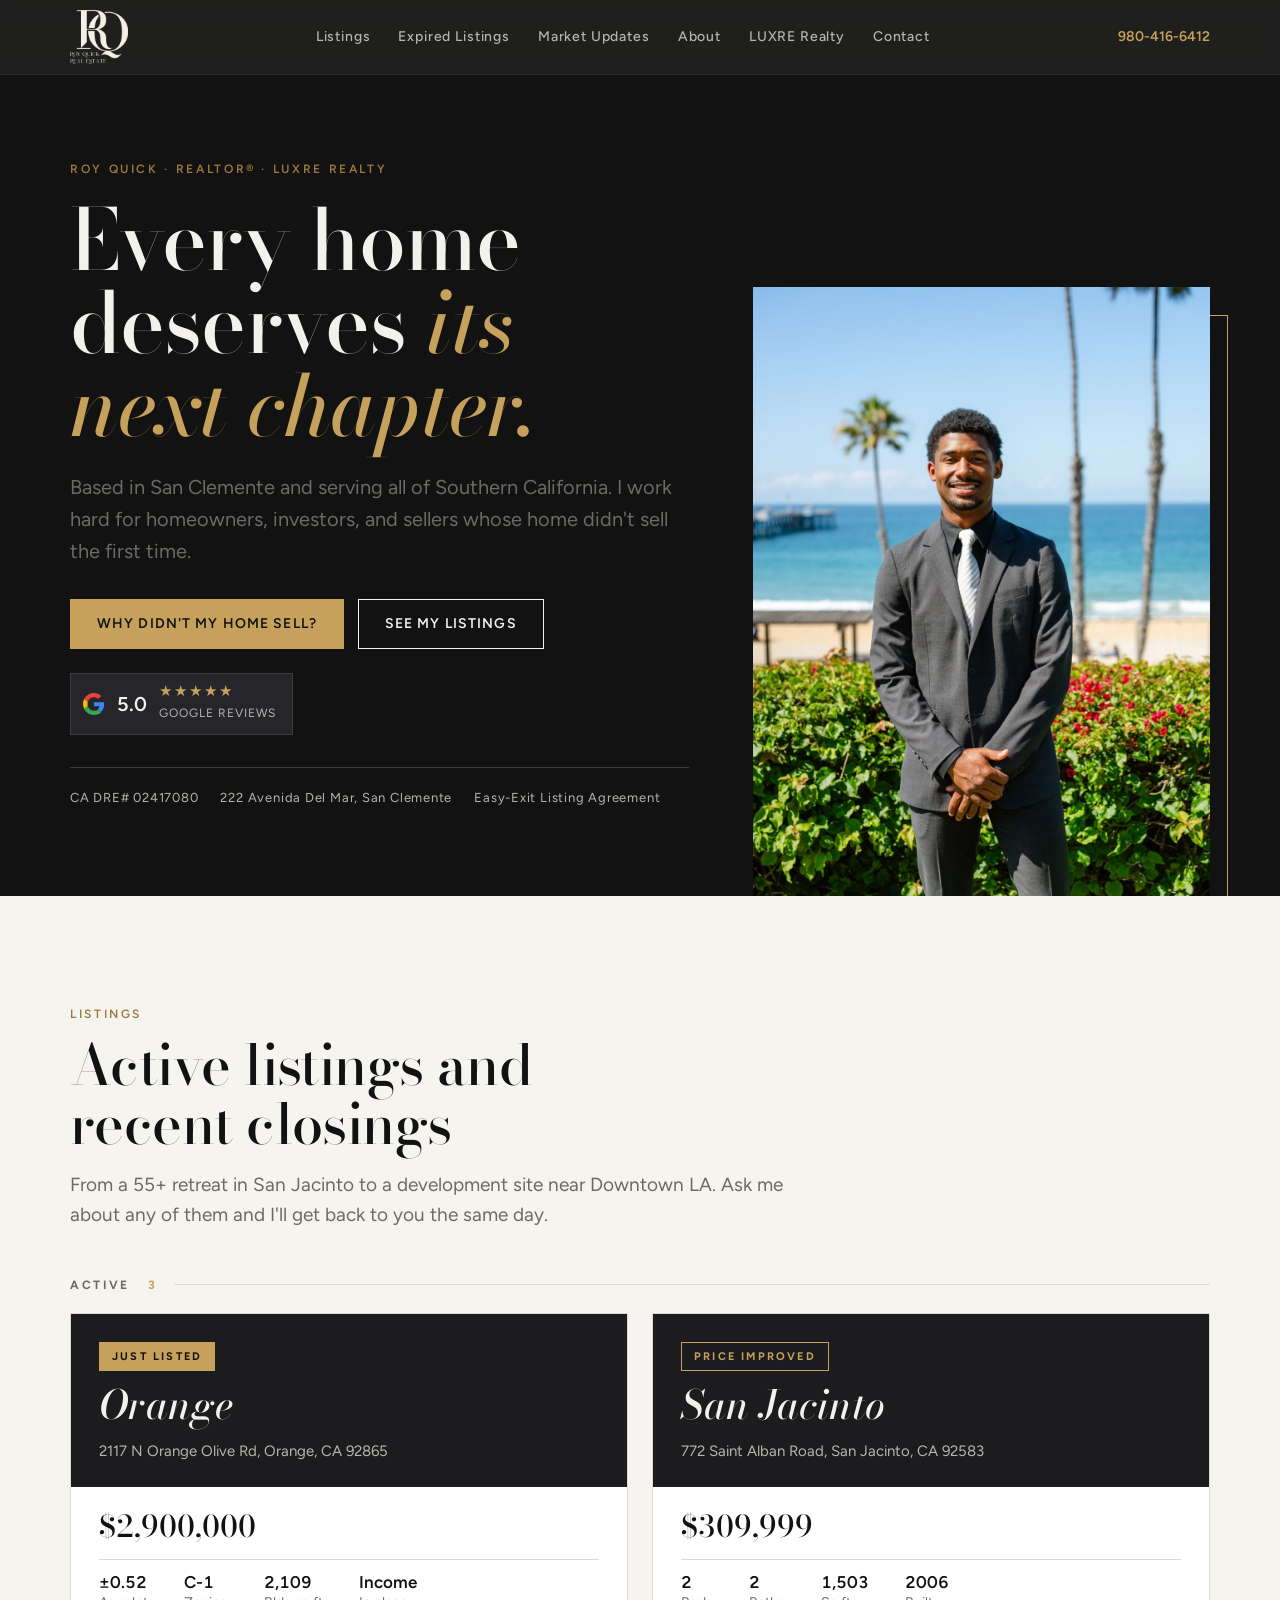
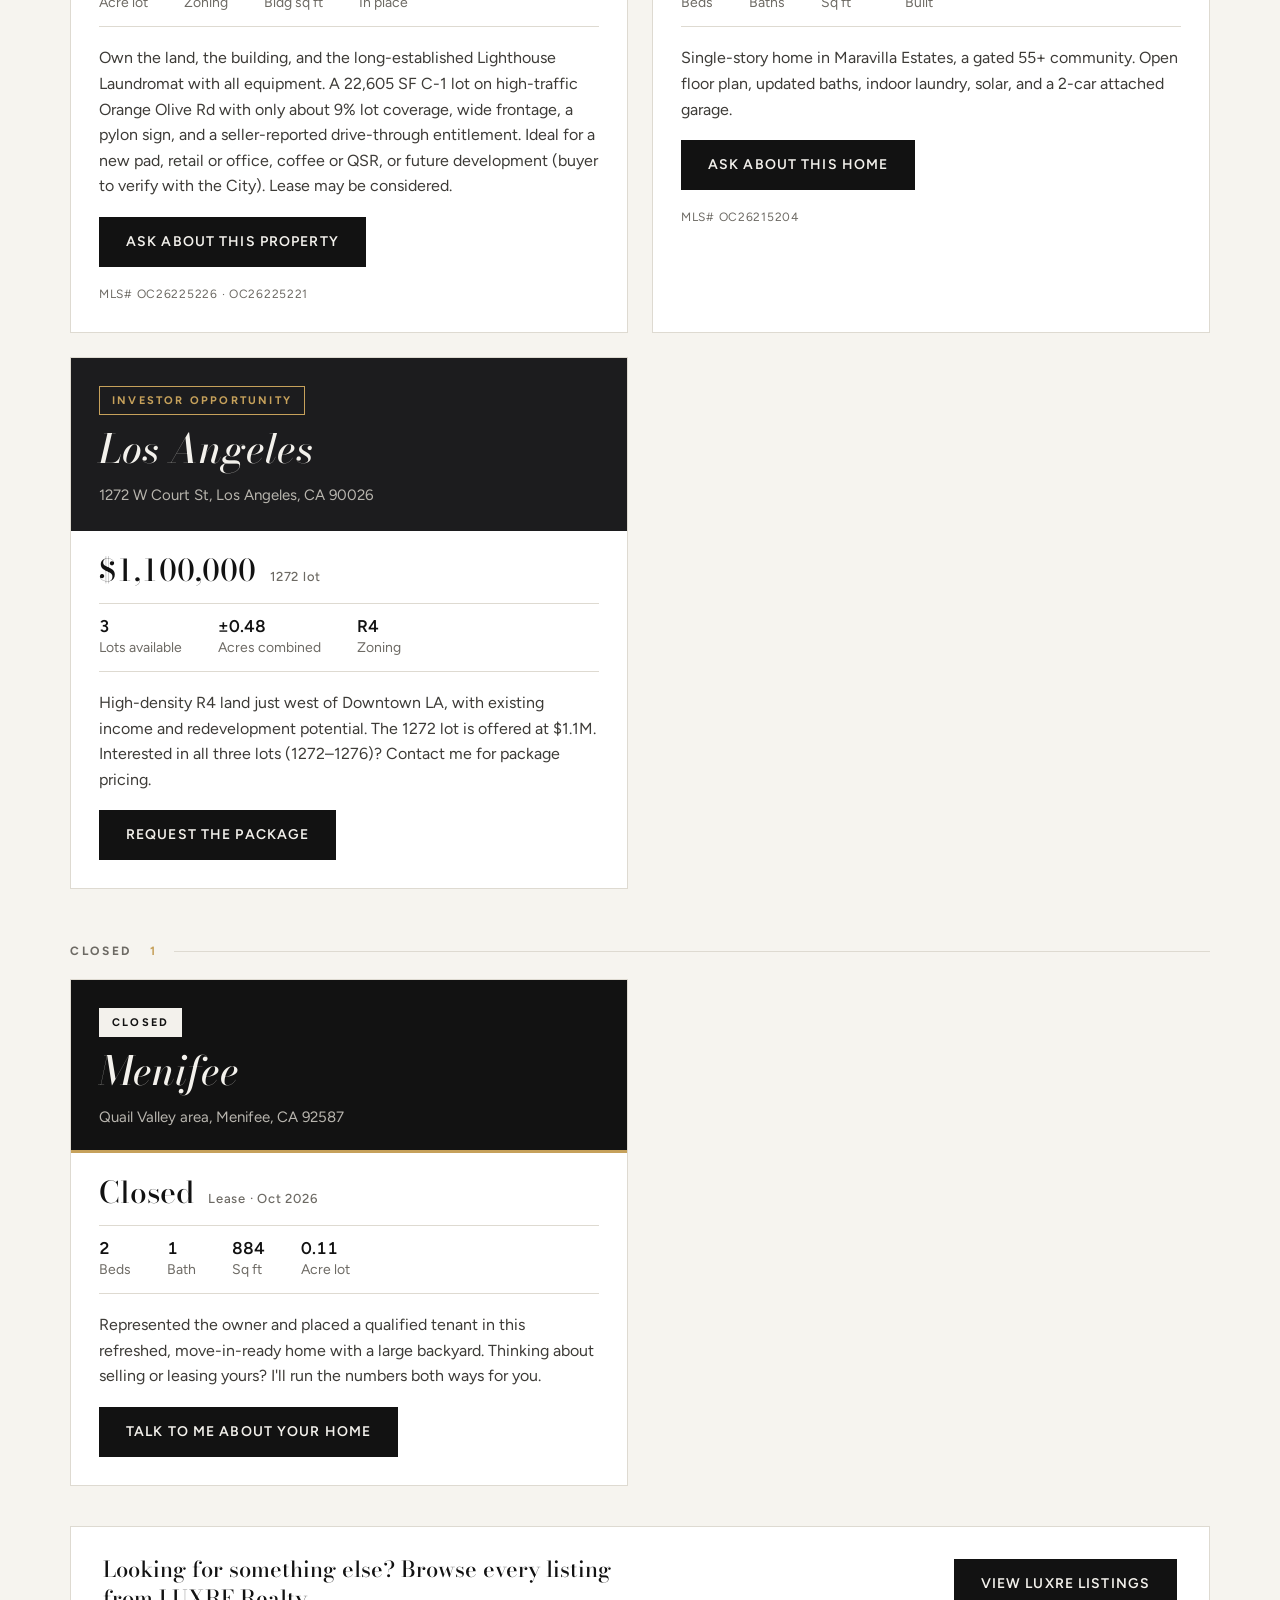
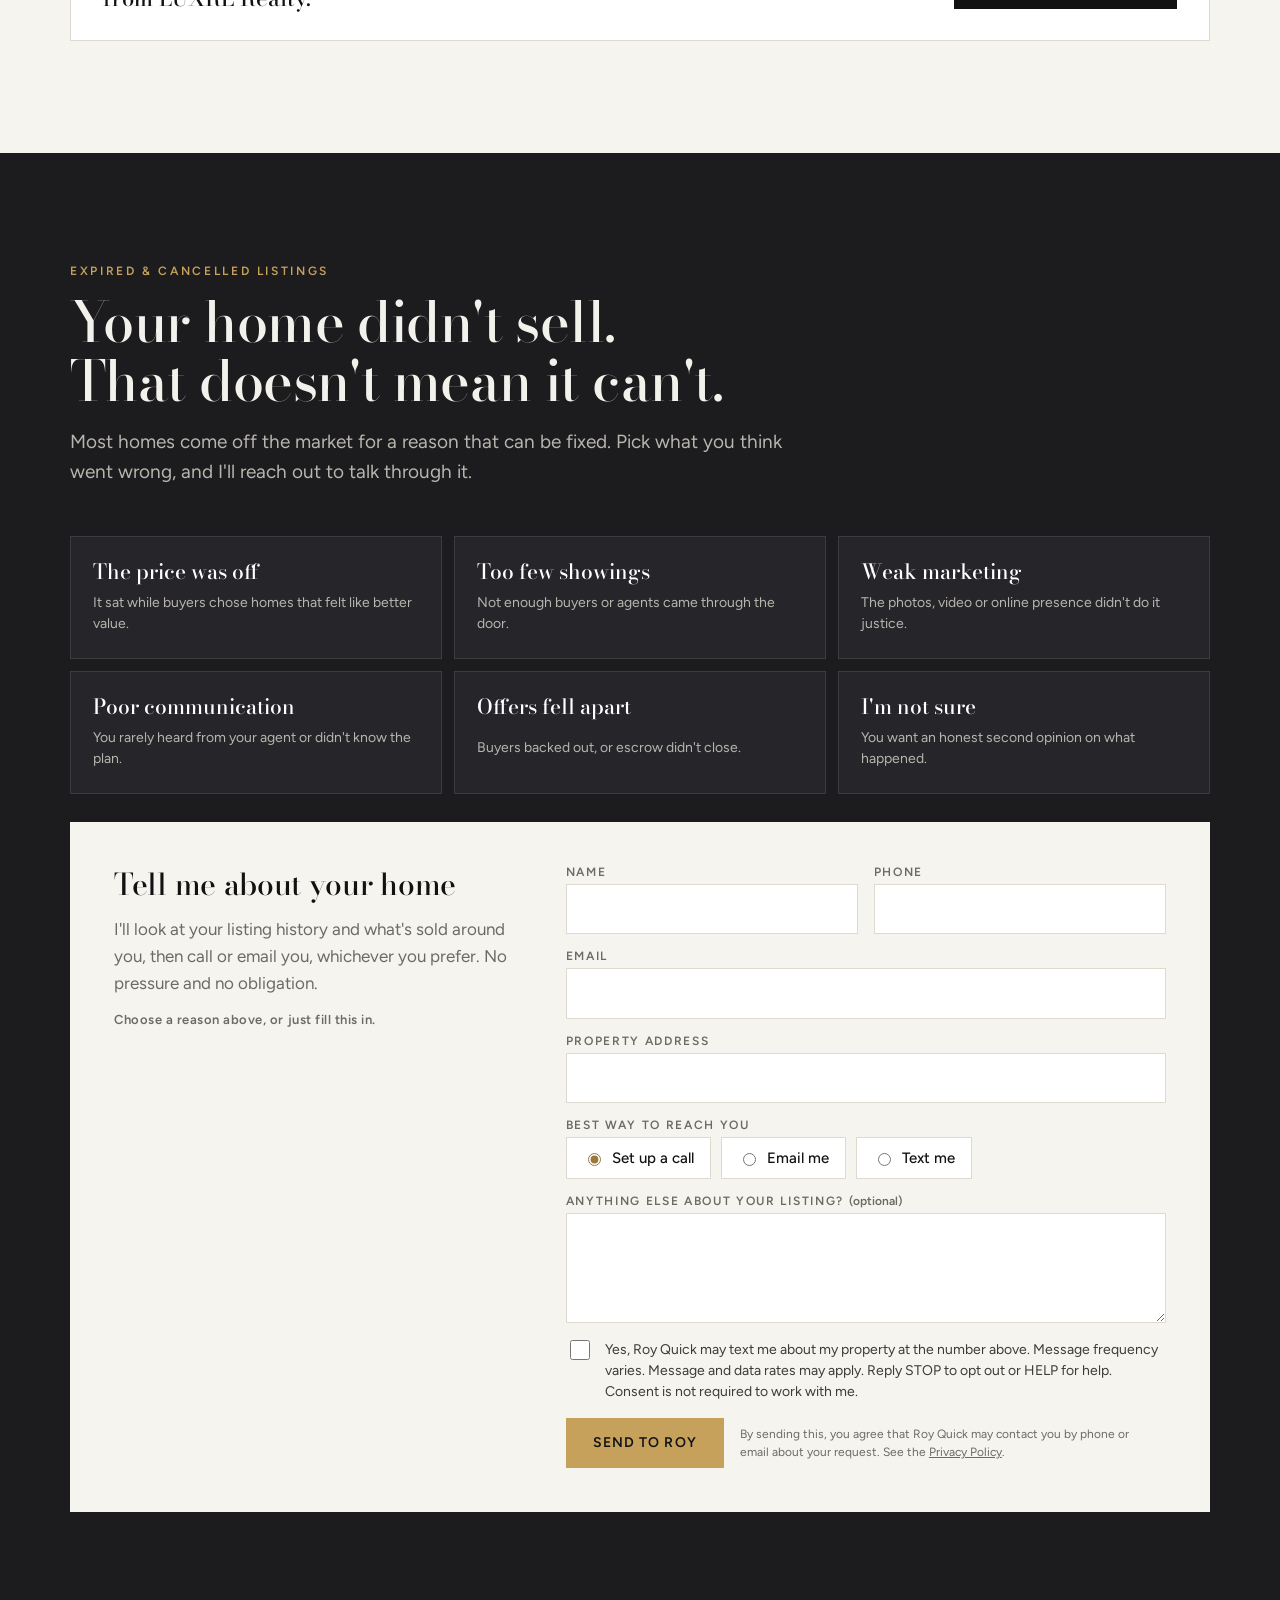
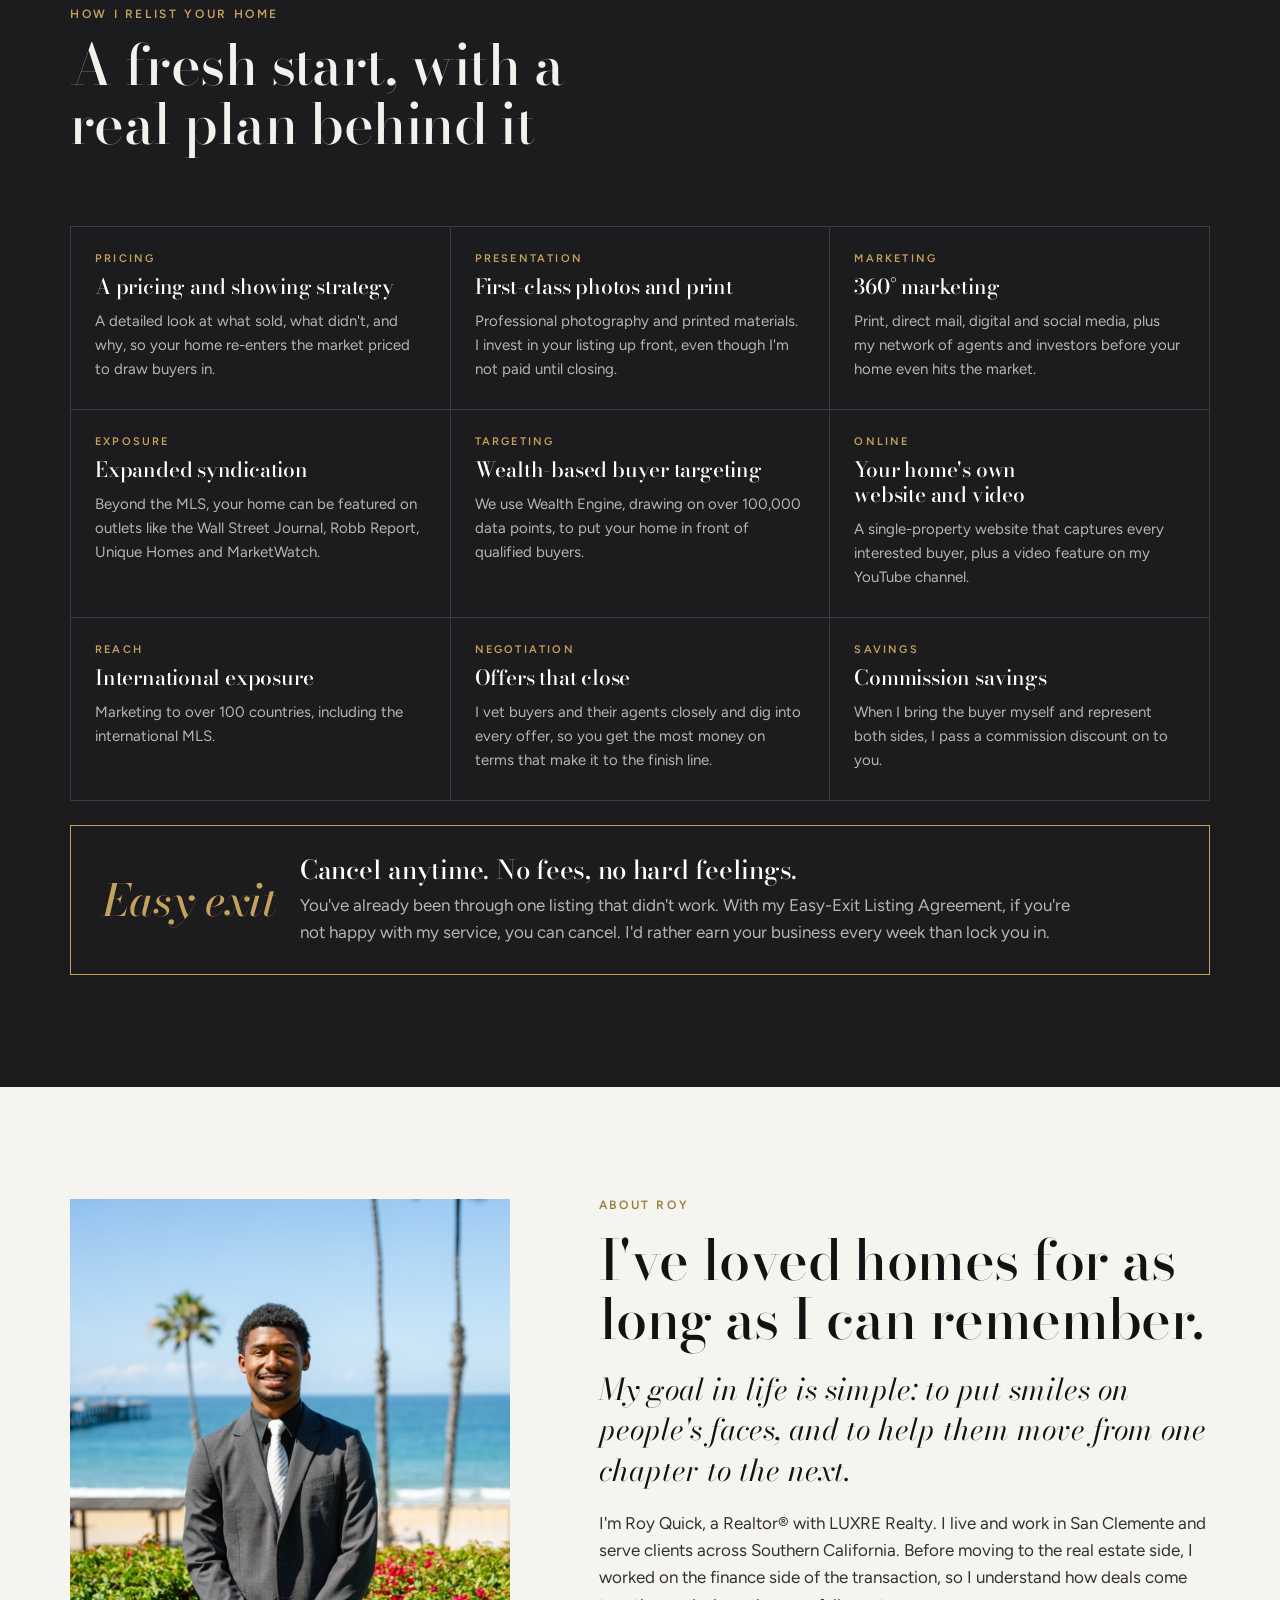
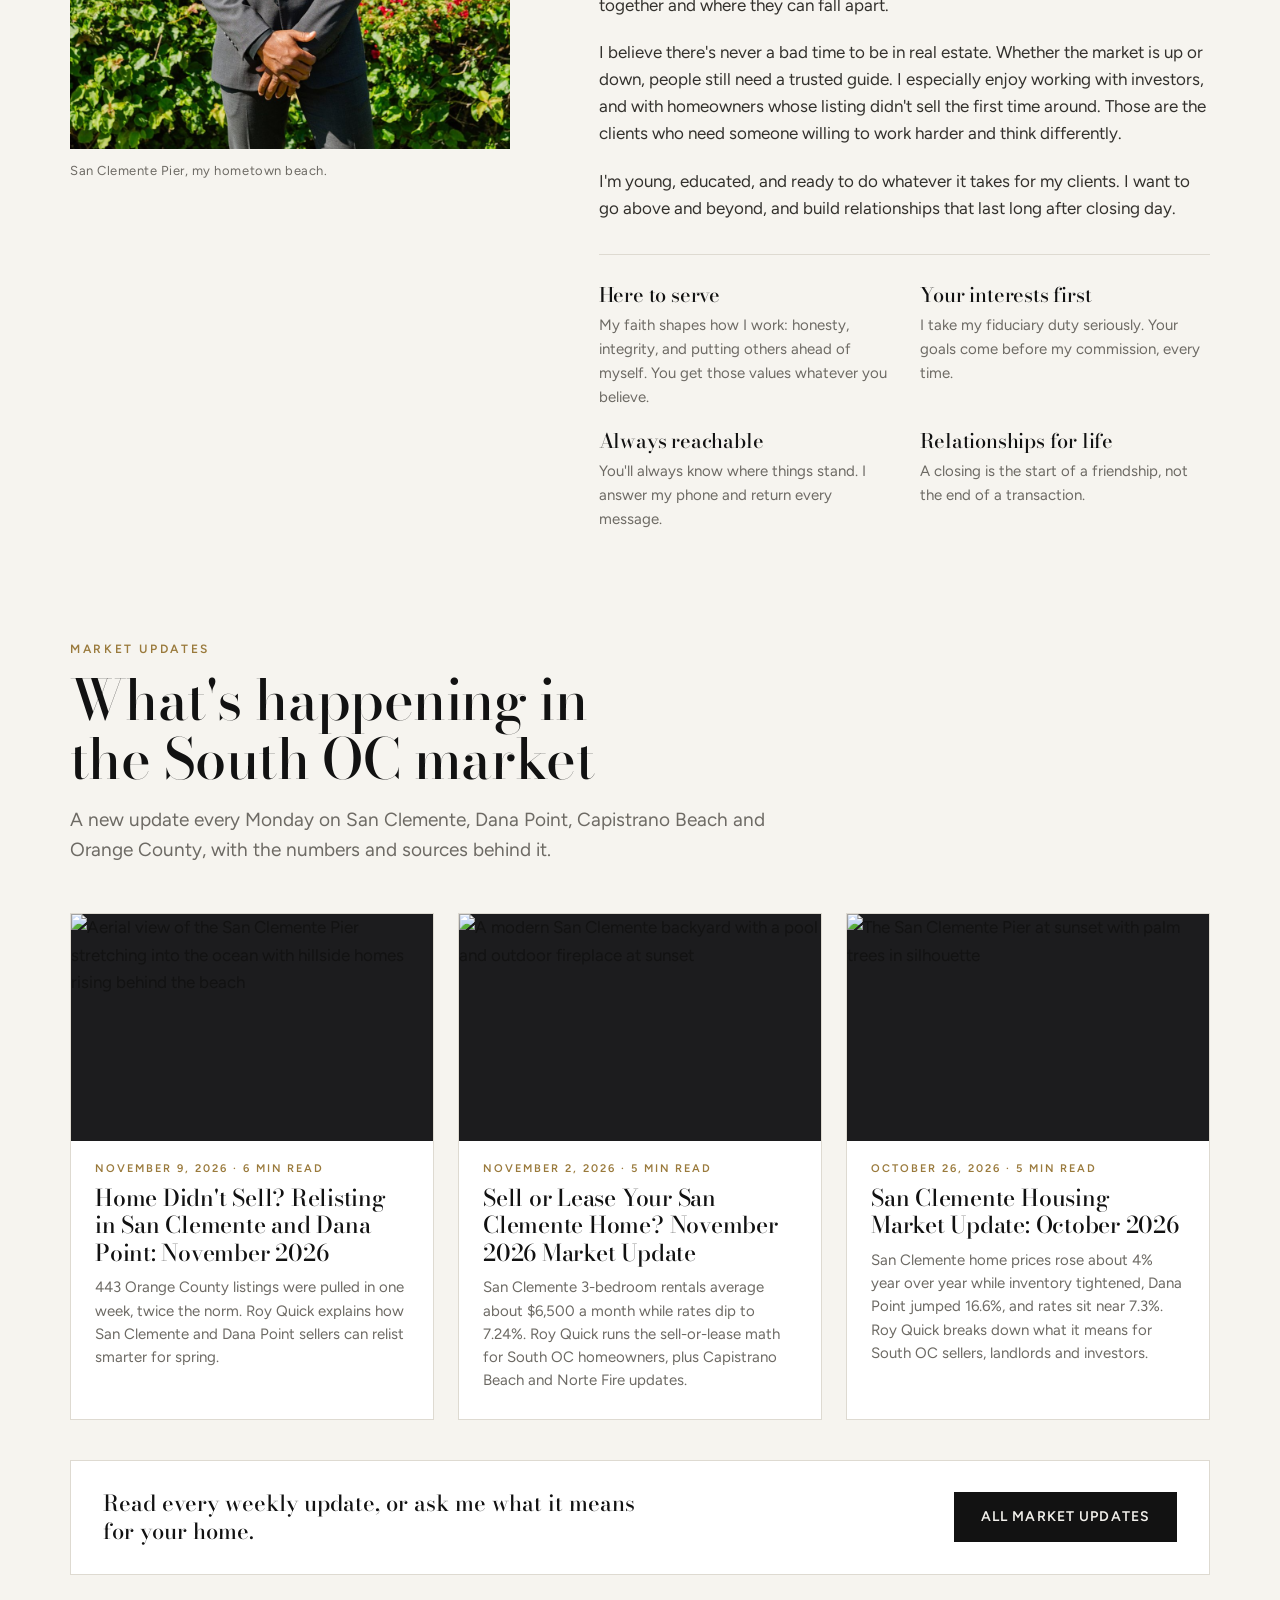
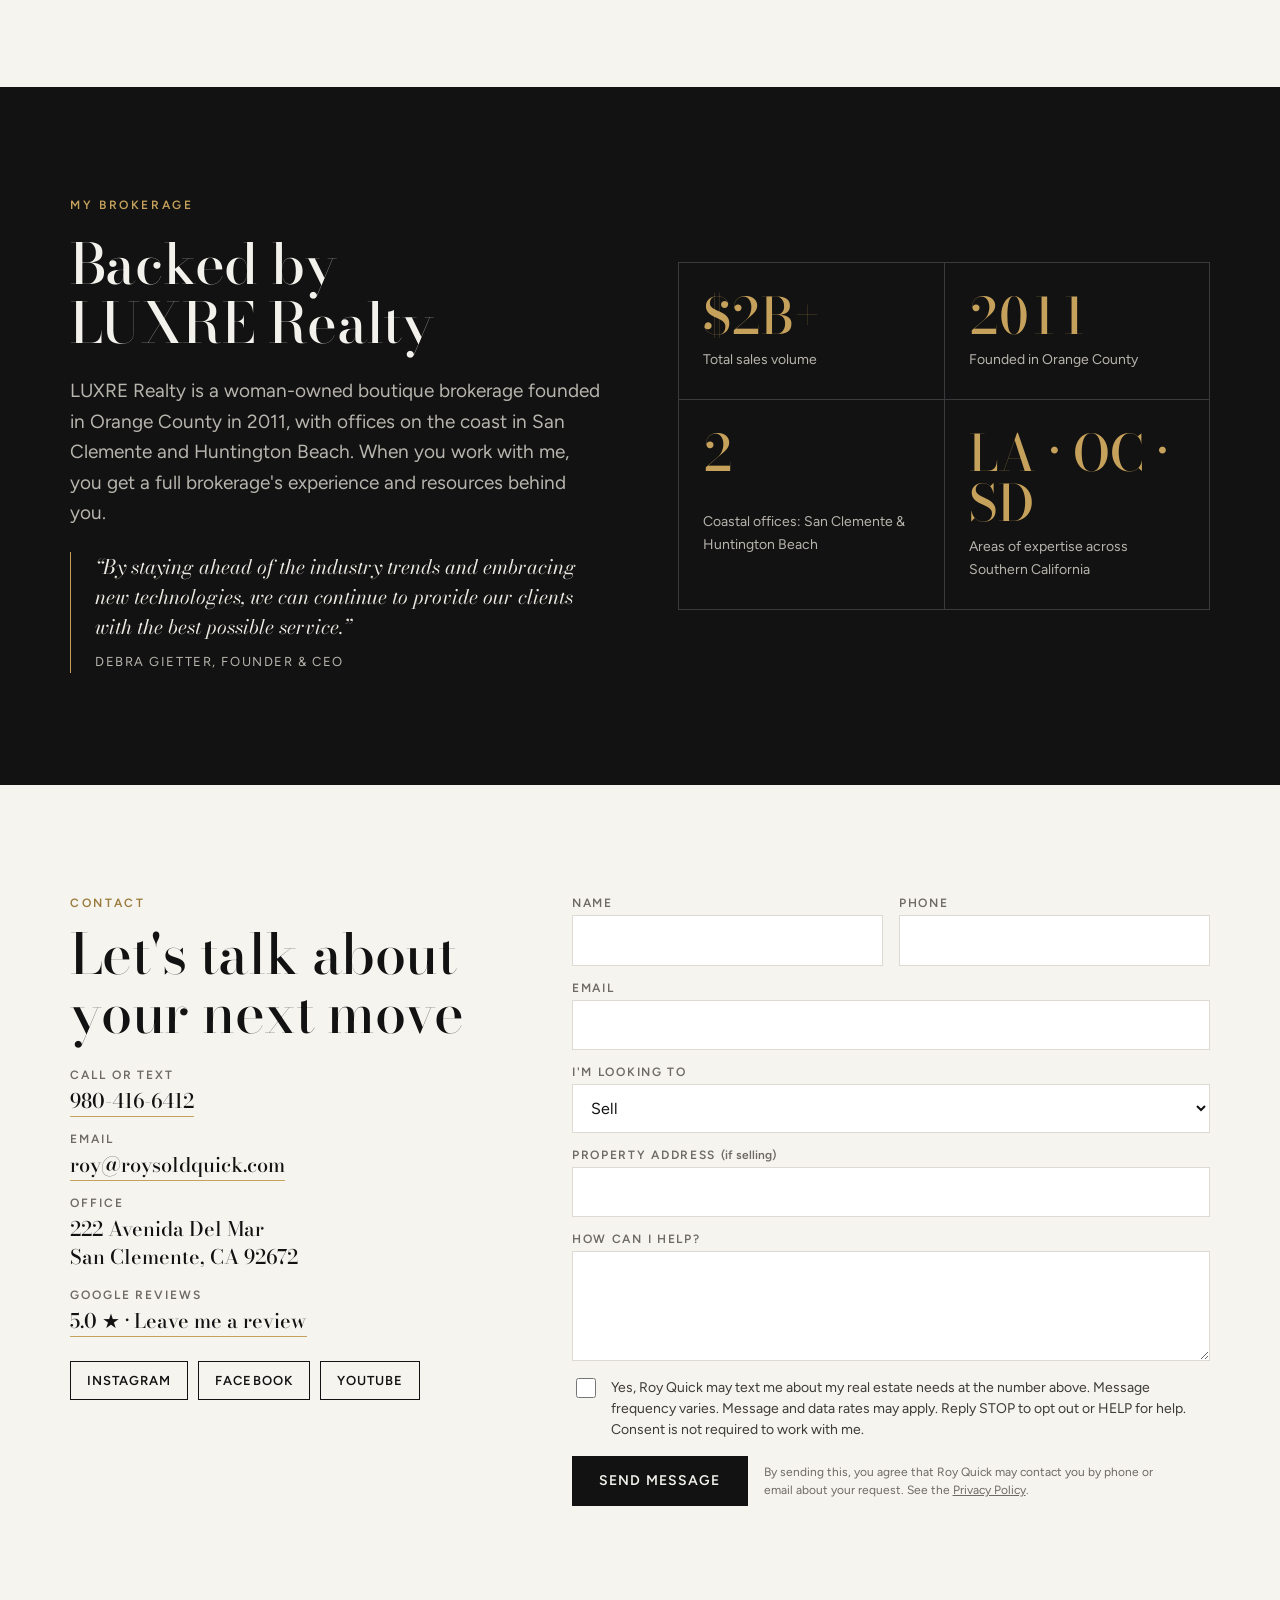
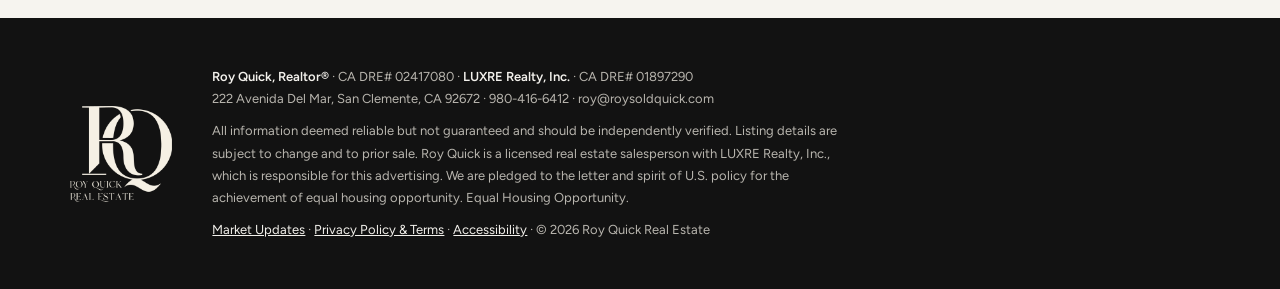
==== commit 34f77665: "Draft Nov 9 Market Update: relisting a home that didn't sell in San Clemente and Dana Point Co-Autho" ====
--- a/index.html
+++ b/index.html
@@ -510,6 +510,14 @@
       <p class="lede">A new update every Monday on San Clemente, Dana Point, Capistrano Beach and Orange County, with the numbers and sources behind it.</p>
     </div>
     <div class="posts">
+<a class="pcard" href="/market-updates/relist-san-clemente-dana-point-home-november-2026/">
+  <div class="ph"><img src="https://images.unsplash.com/photo-1519050959391-ce49bd1a6058?auto=format&amp;fit=crop&amp;w=800&amp;q=75" alt="Aerial view of the San Clemente Pier stretching into the ocean with hillside homes rising behind the beach" loading="lazy" width="800" height="500"></div>
+  <div class="pb">
+    <span class="meta">November 9, 2026 · 6 min read</span>
+    <h3>Home Didn&#x27;t Sell? Relisting in San Clemente and Dana Point: November 2026</h3>
+    <p>443 Orange County listings were pulled in one week, twice the norm. Roy Quick explains how San Clemente and Dana Point sellers can relist smarter for spring.</p>
+  </div>
+</a>
 <a class="pcard" href="/market-updates/sell-or-lease-san-clemente-home-november-2026/">
   <div class="ph"><img src="https://images.unsplash.com/photo-1657383543368-7d929944be6a?auto=format&amp;fit=crop&amp;w=800&amp;q=75" alt="A modern San Clemente backyard with a pool and outdoor fireplace at sunset" loading="lazy" width="800" height="500"></div>
   <div class="pb">
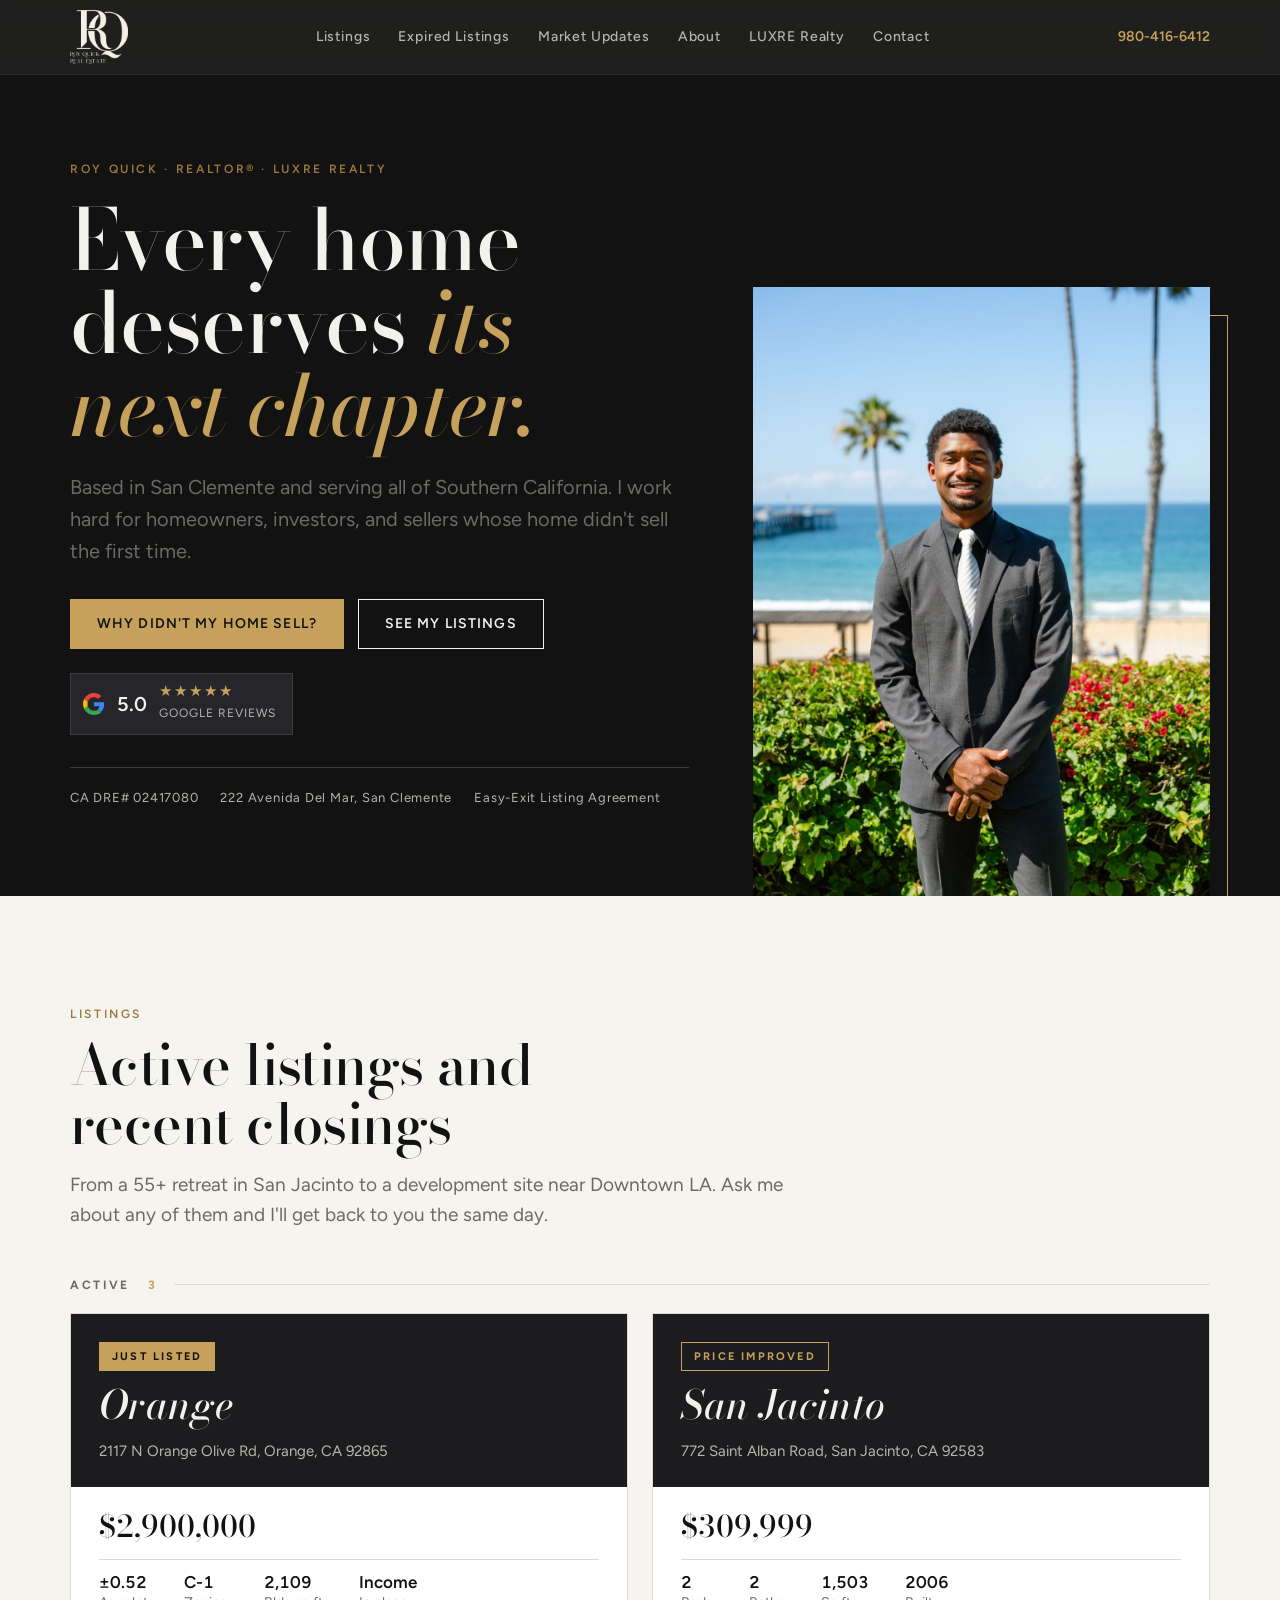
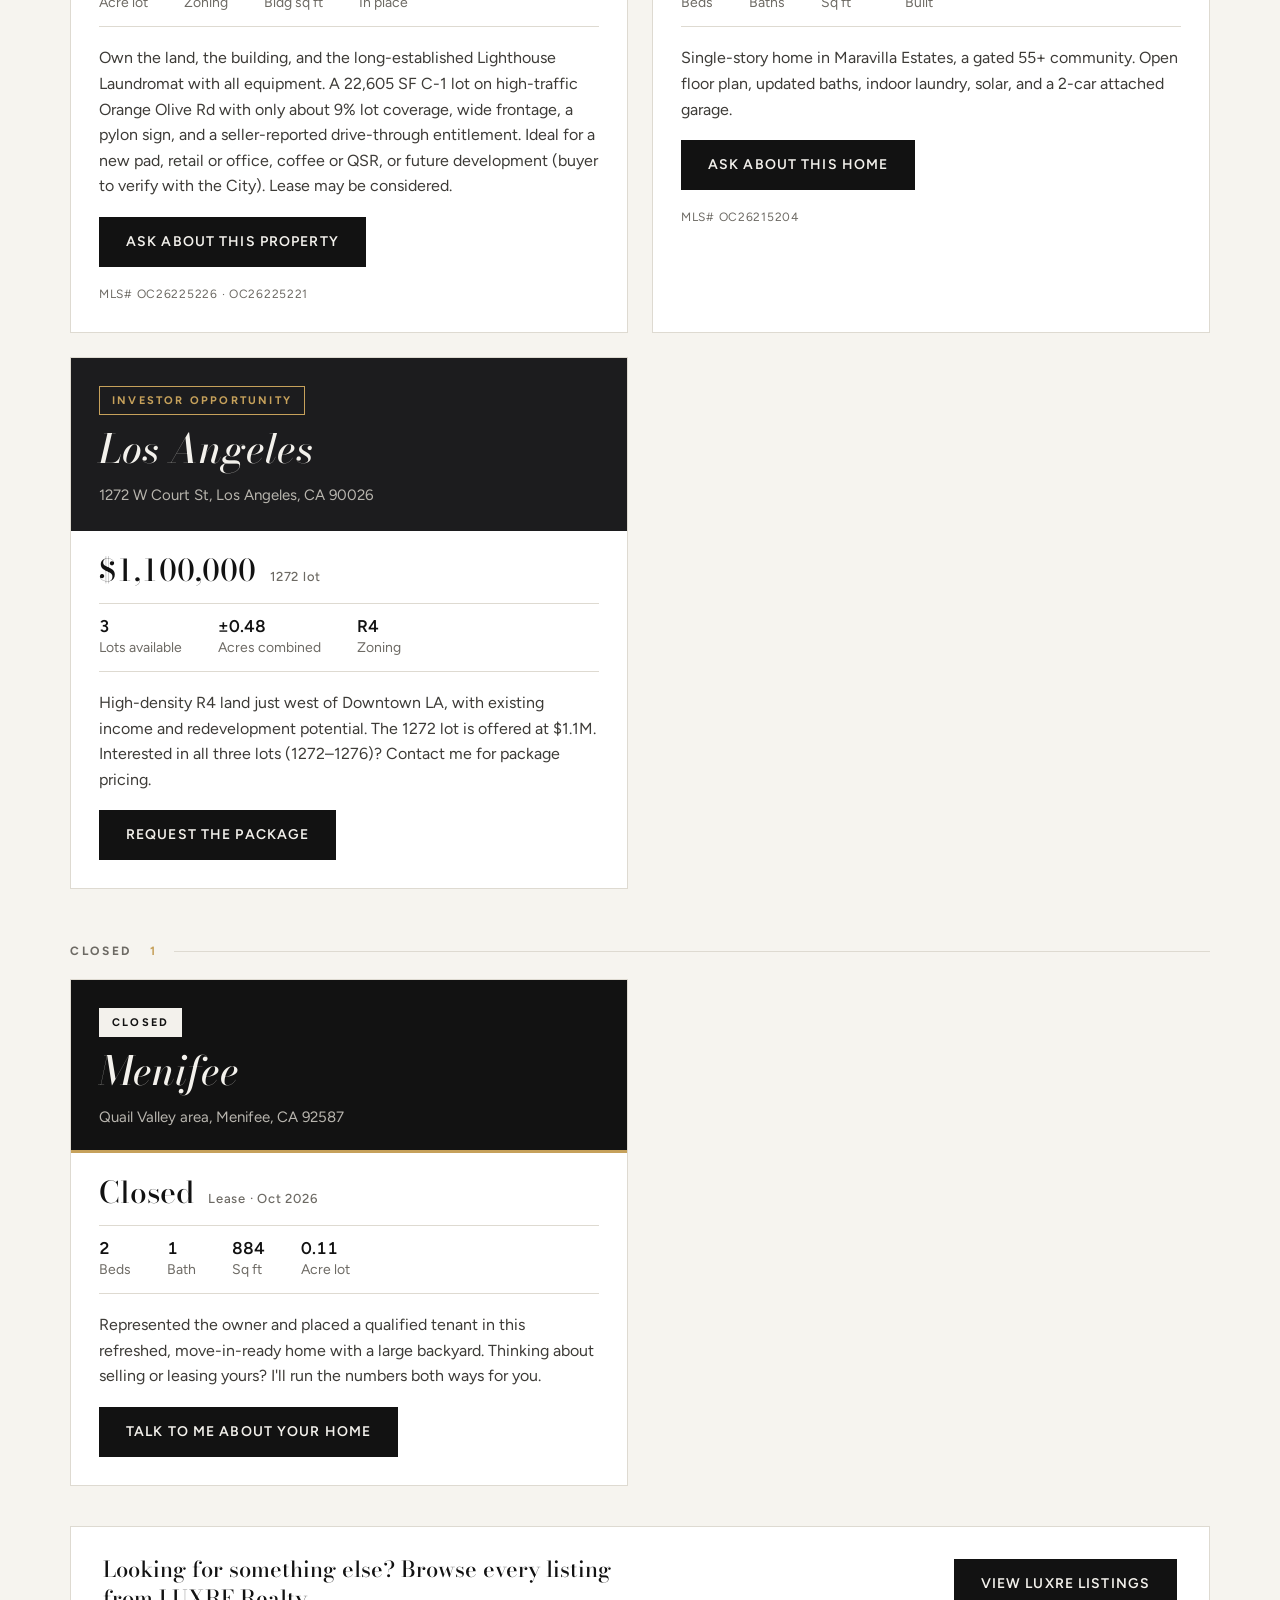
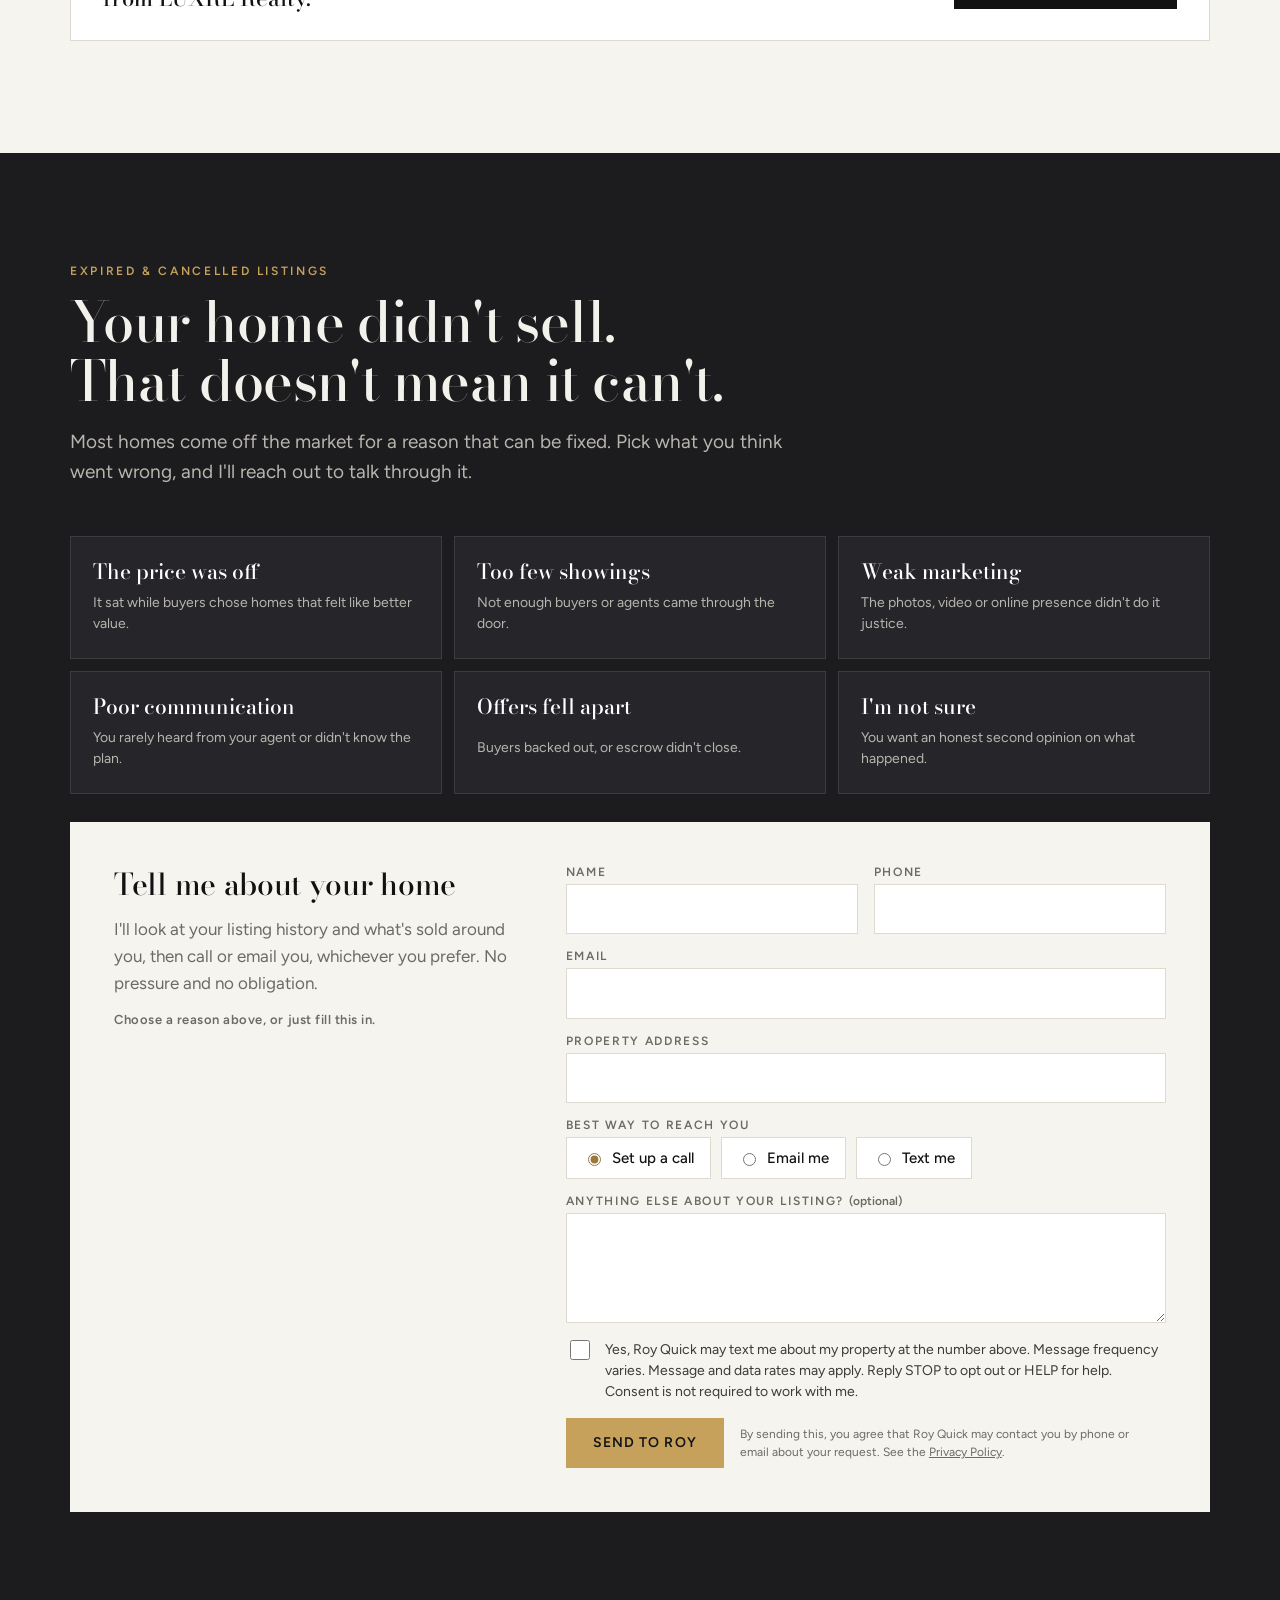
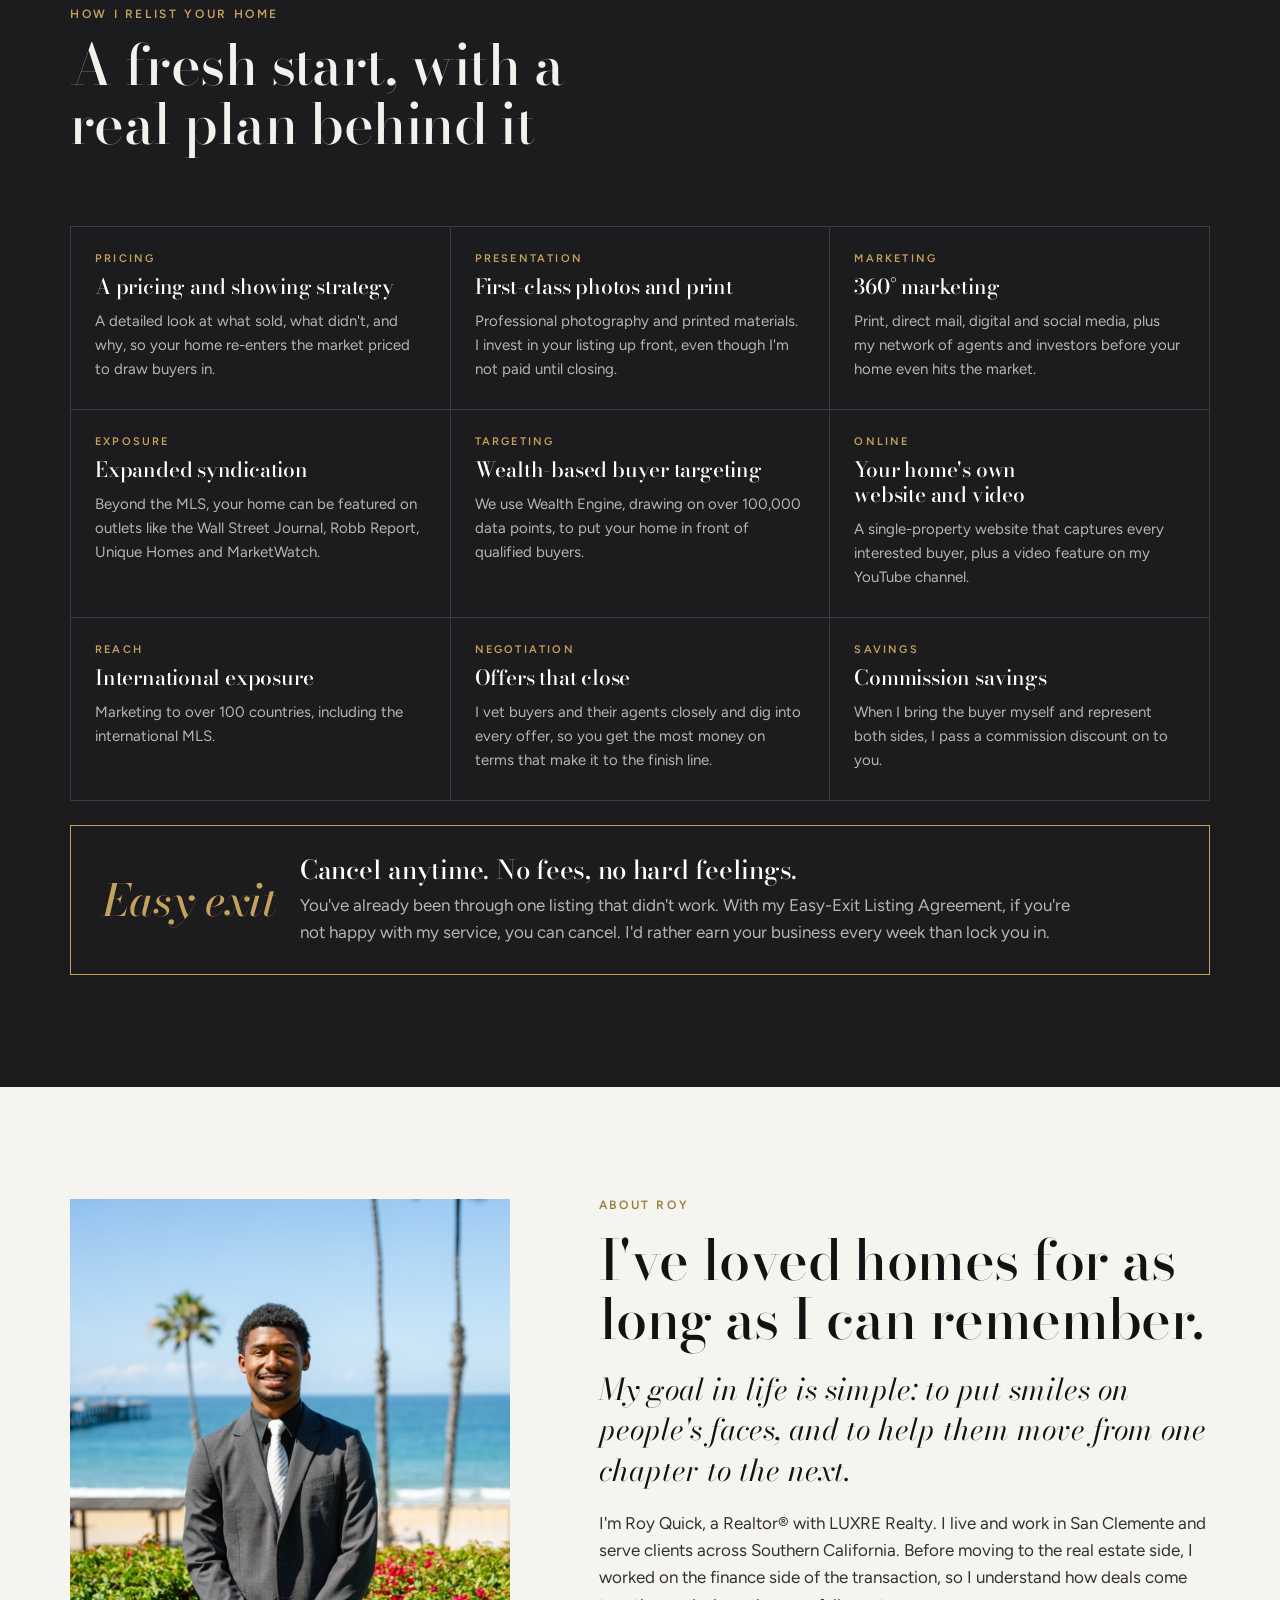
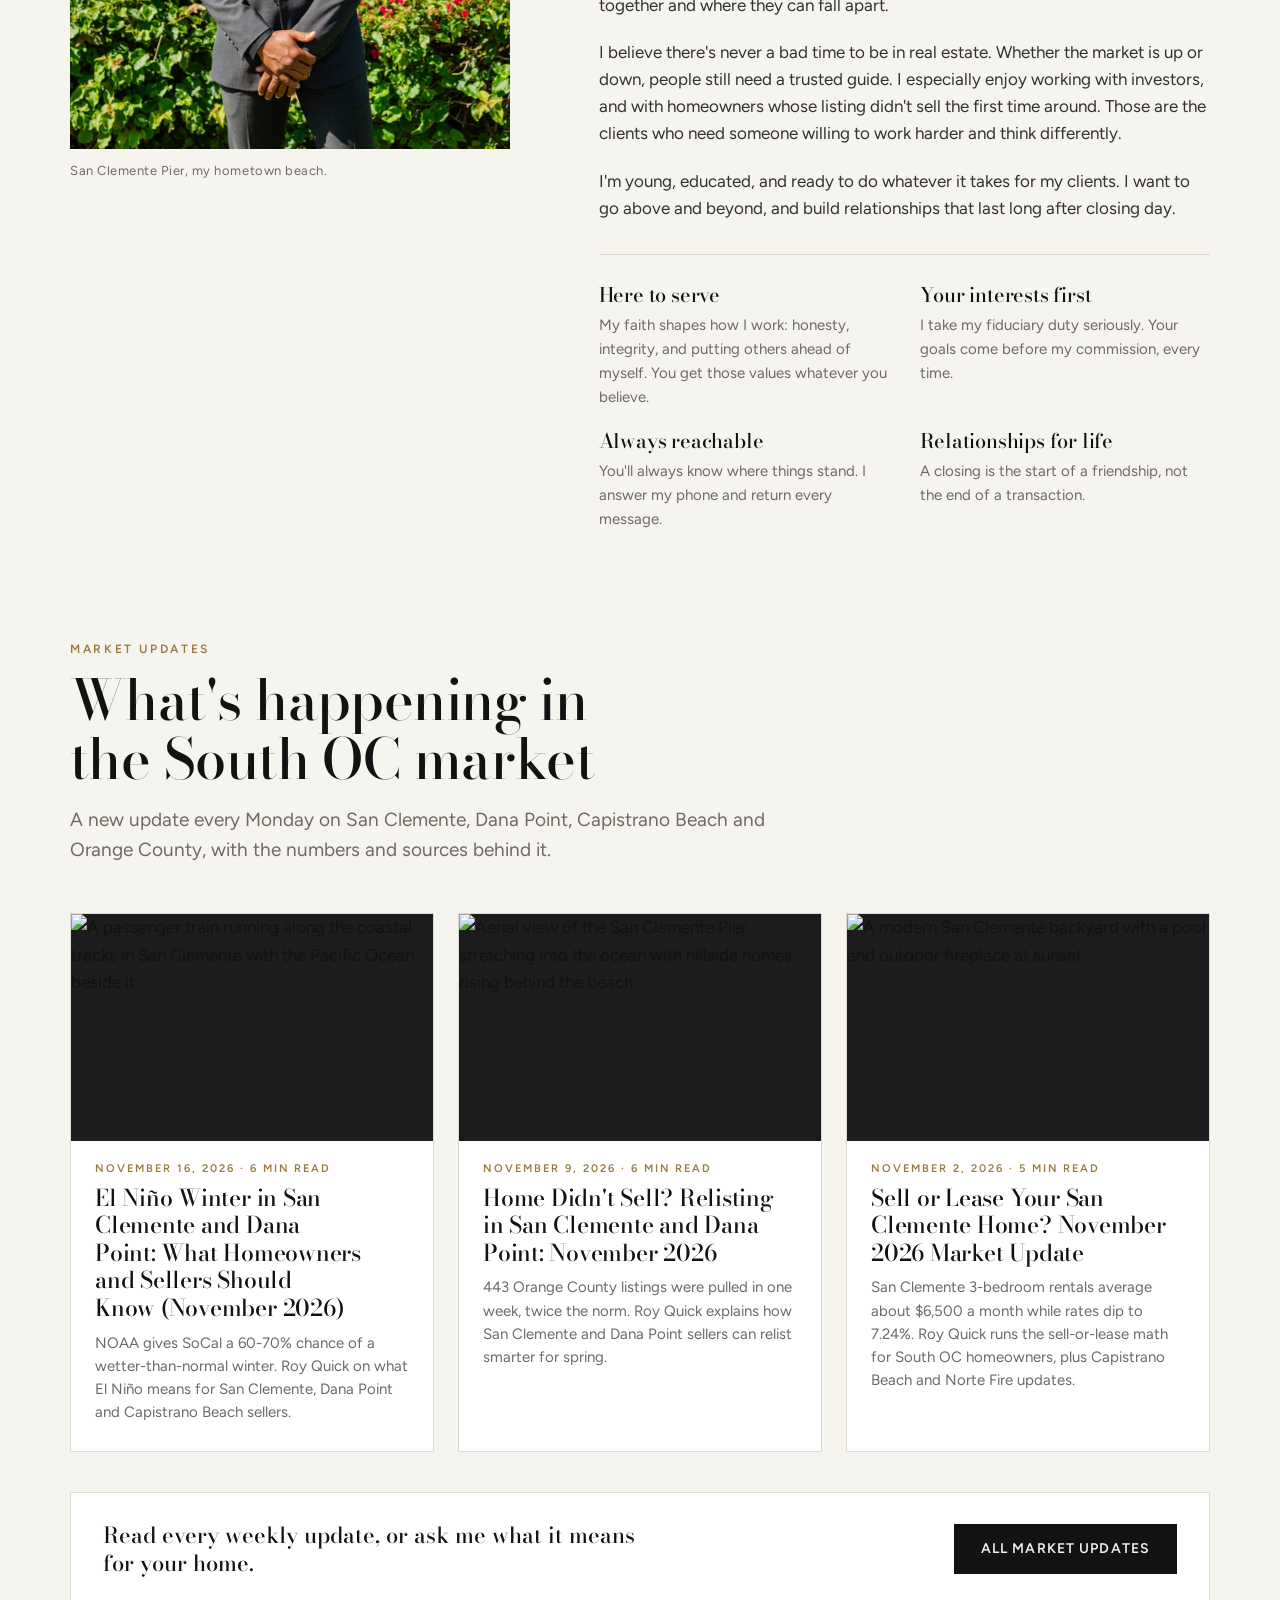
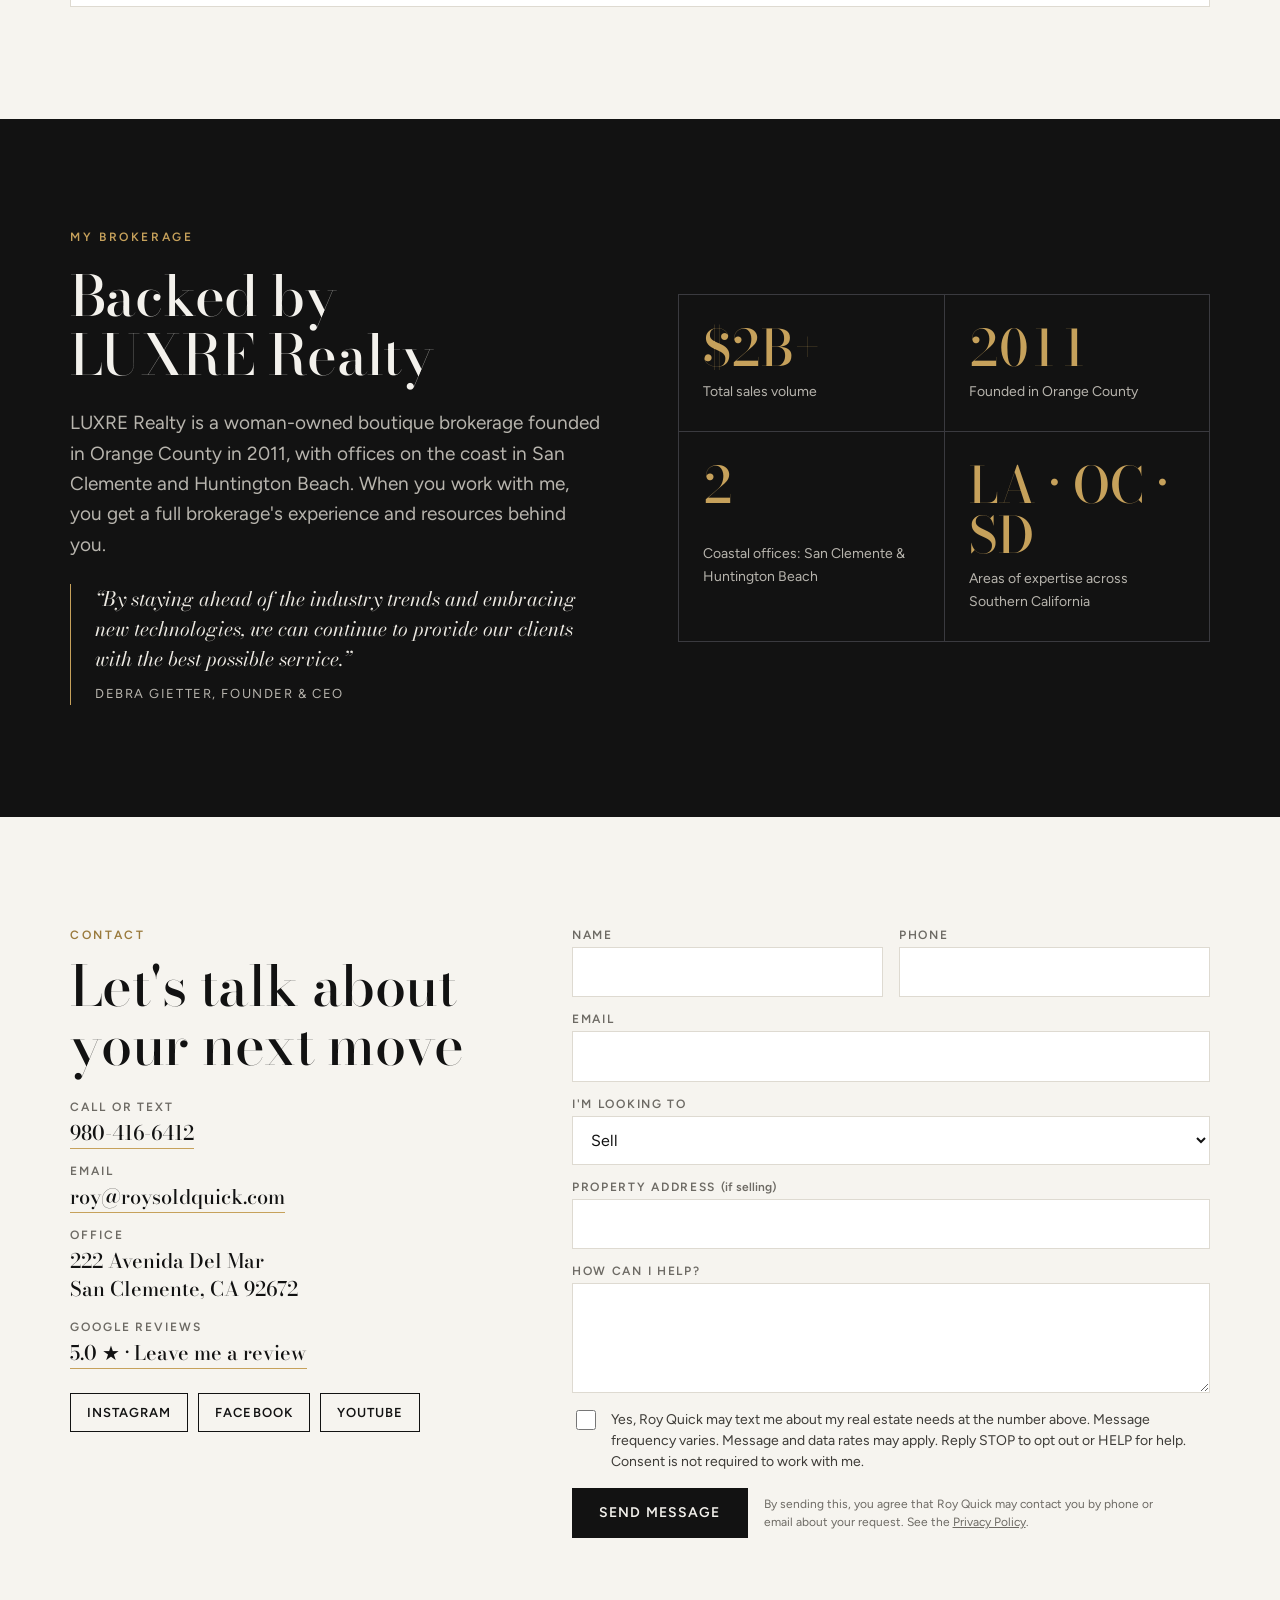
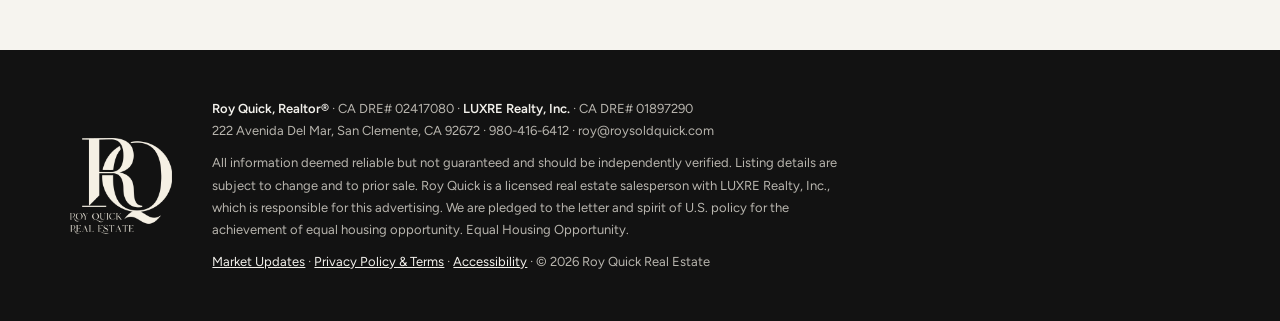
==== commit a1095d10: "Draft Nov 16 Market Update: El Niño winter and San Clemente / Dana Point sellers Co-Authored-By: Cla" ====
--- a/index.html
+++ b/index.html
@@ -510,6 +510,14 @@
       <p class="lede">A new update every Monday on San Clemente, Dana Point, Capistrano Beach and Orange County, with the numbers and sources behind it.</p>
     </div>
     <div class="posts">
+<a class="pcard" href="/market-updates/el-nino-winter-san-clemente-dana-point-sellers-november-2026/">
+  <div class="ph"><img src="https://images.unsplash.com/photo-1648408456375-94f9047e78de?auto=format&amp;fit=crop&amp;w=800&amp;q=75" alt="A passenger train running along the coastal tracks in San Clemente with the Pacific Ocean beside it" loading="lazy" width="800" height="500"></div>
+  <div class="pb">
+    <span class="meta">November 16, 2026 · 6 min read</span>
+    <h3>El Niño Winter in San Clemente and Dana Point: What Homeowners and Sellers Should Know (November 2026)</h3>
+    <p>NOAA gives SoCal a 60-70% chance of a wetter-than-normal winter. Roy Quick on what El Niño means for San Clemente, Dana Point and Capistrano Beach sellers.</p>
+  </div>
+</a>
 <a class="pcard" href="/market-updates/relist-san-clemente-dana-point-home-november-2026/">
   <div class="ph"><img src="https://images.unsplash.com/photo-1519050959391-ce49bd1a6058?auto=format&amp;fit=crop&amp;w=800&amp;q=75" alt="Aerial view of the San Clemente Pier stretching into the ocean with hillside homes rising behind the beach" loading="lazy" width="800" height="500"></div>
   <div class="pb">
@@ -524,14 +532,6 @@
     <span class="meta">November 2, 2026 · 5 min read</span>
     <h3>Sell or Lease Your San Clemente Home? November 2026 Market Update</h3>
     <p>San Clemente 3-bedroom rentals average about $6,500 a month while rates dip to 7.24%. Roy Quick runs the sell-or-lease math for South OC homeowners, plus Capistrano Beach and Norte Fire updates.</p>
-  </div>
-</a>
-<a class="pcard" href="/market-updates/san-clemente-housing-market-update-october-2026/">
-  <div class="ph"><img src="https://images.unsplash.com/photo-1586174274488-97262f49b7e2?auto=format&amp;fit=crop&amp;w=800&amp;q=75" alt="The San Clemente Pier at sunset with palm trees in silhouette" loading="lazy" width="800" height="500"></div>
-  <div class="pb">
-    <span class="meta">October 26, 2026 · 5 min read</span>
-    <h3>San Clemente Housing Market Update: October 2026</h3>
-    <p>San Clemente home prices rose about 4% year over year while inventory tightened, Dana Point jumped 16.6%, and rates sit near 7.3%. Roy Quick breaks down what it means for South OC sellers, landlords and investors.</p>
   </div>
 </a>
     </div>
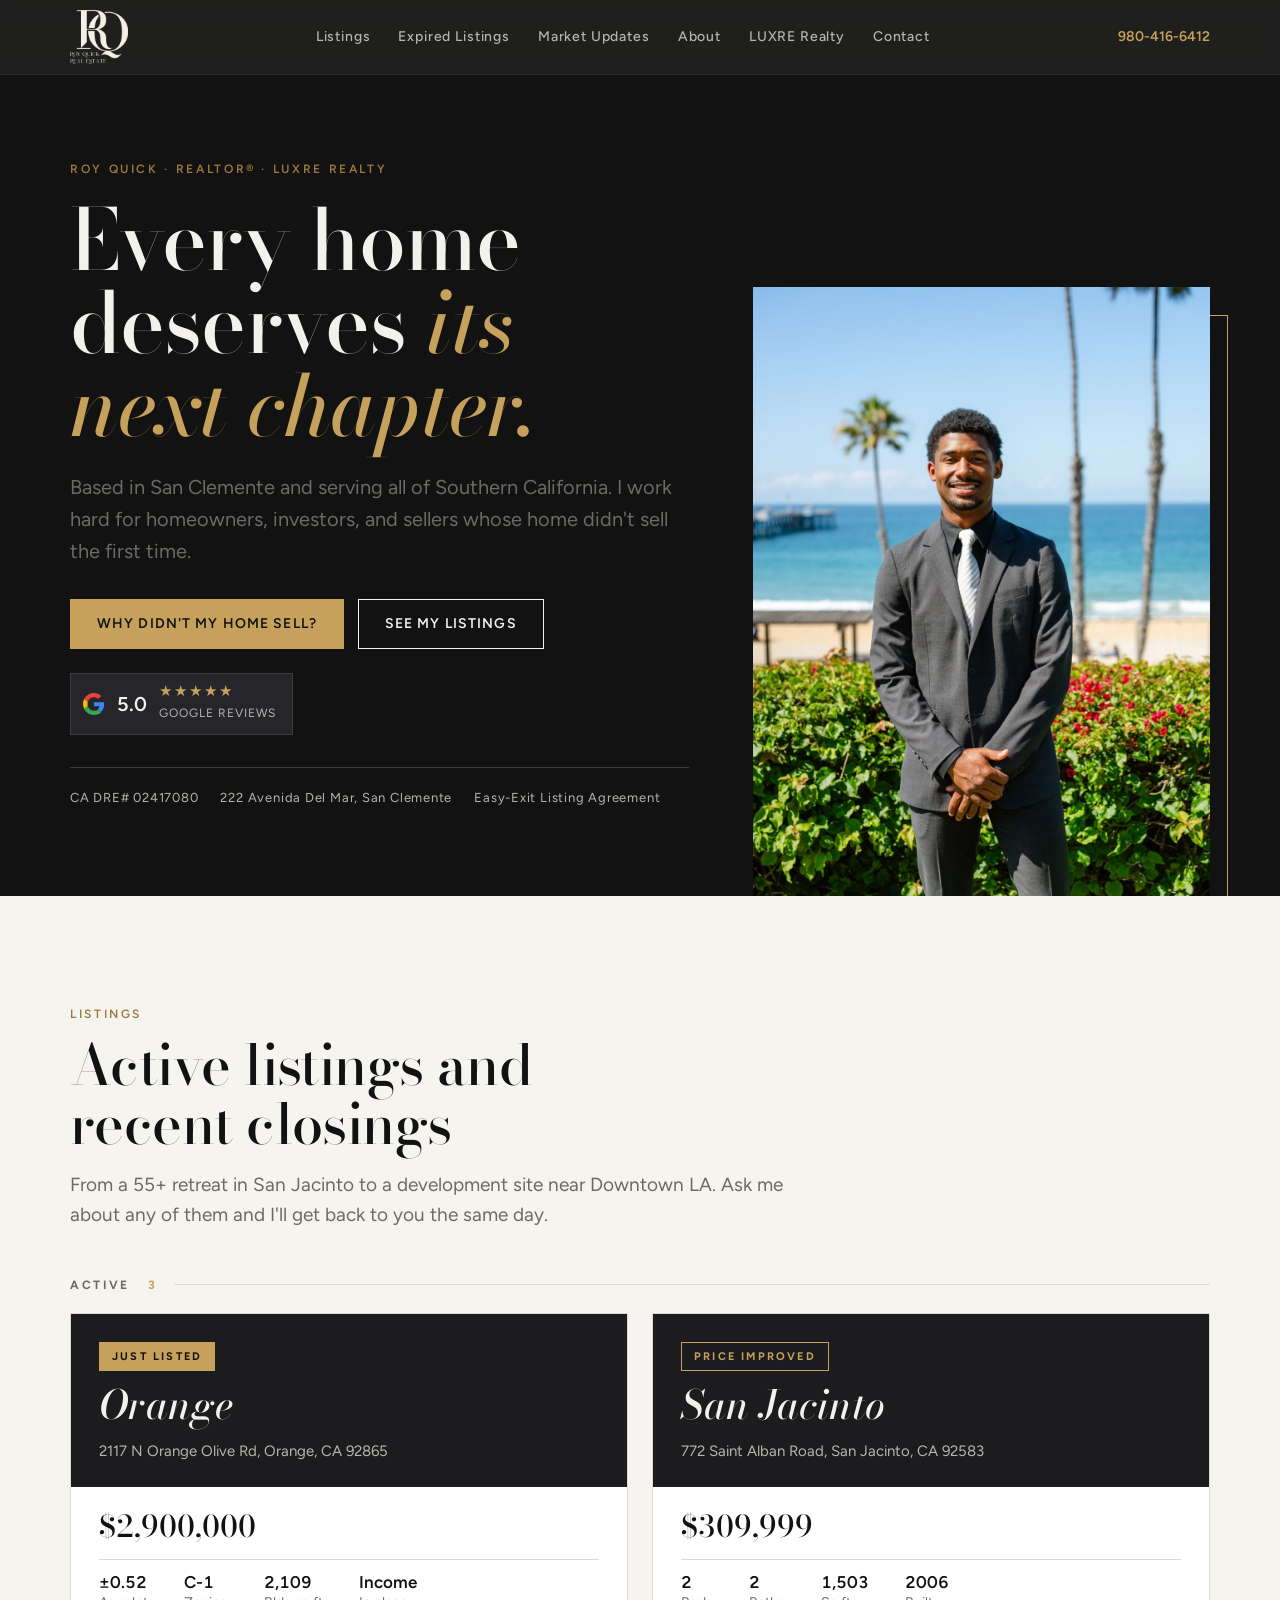
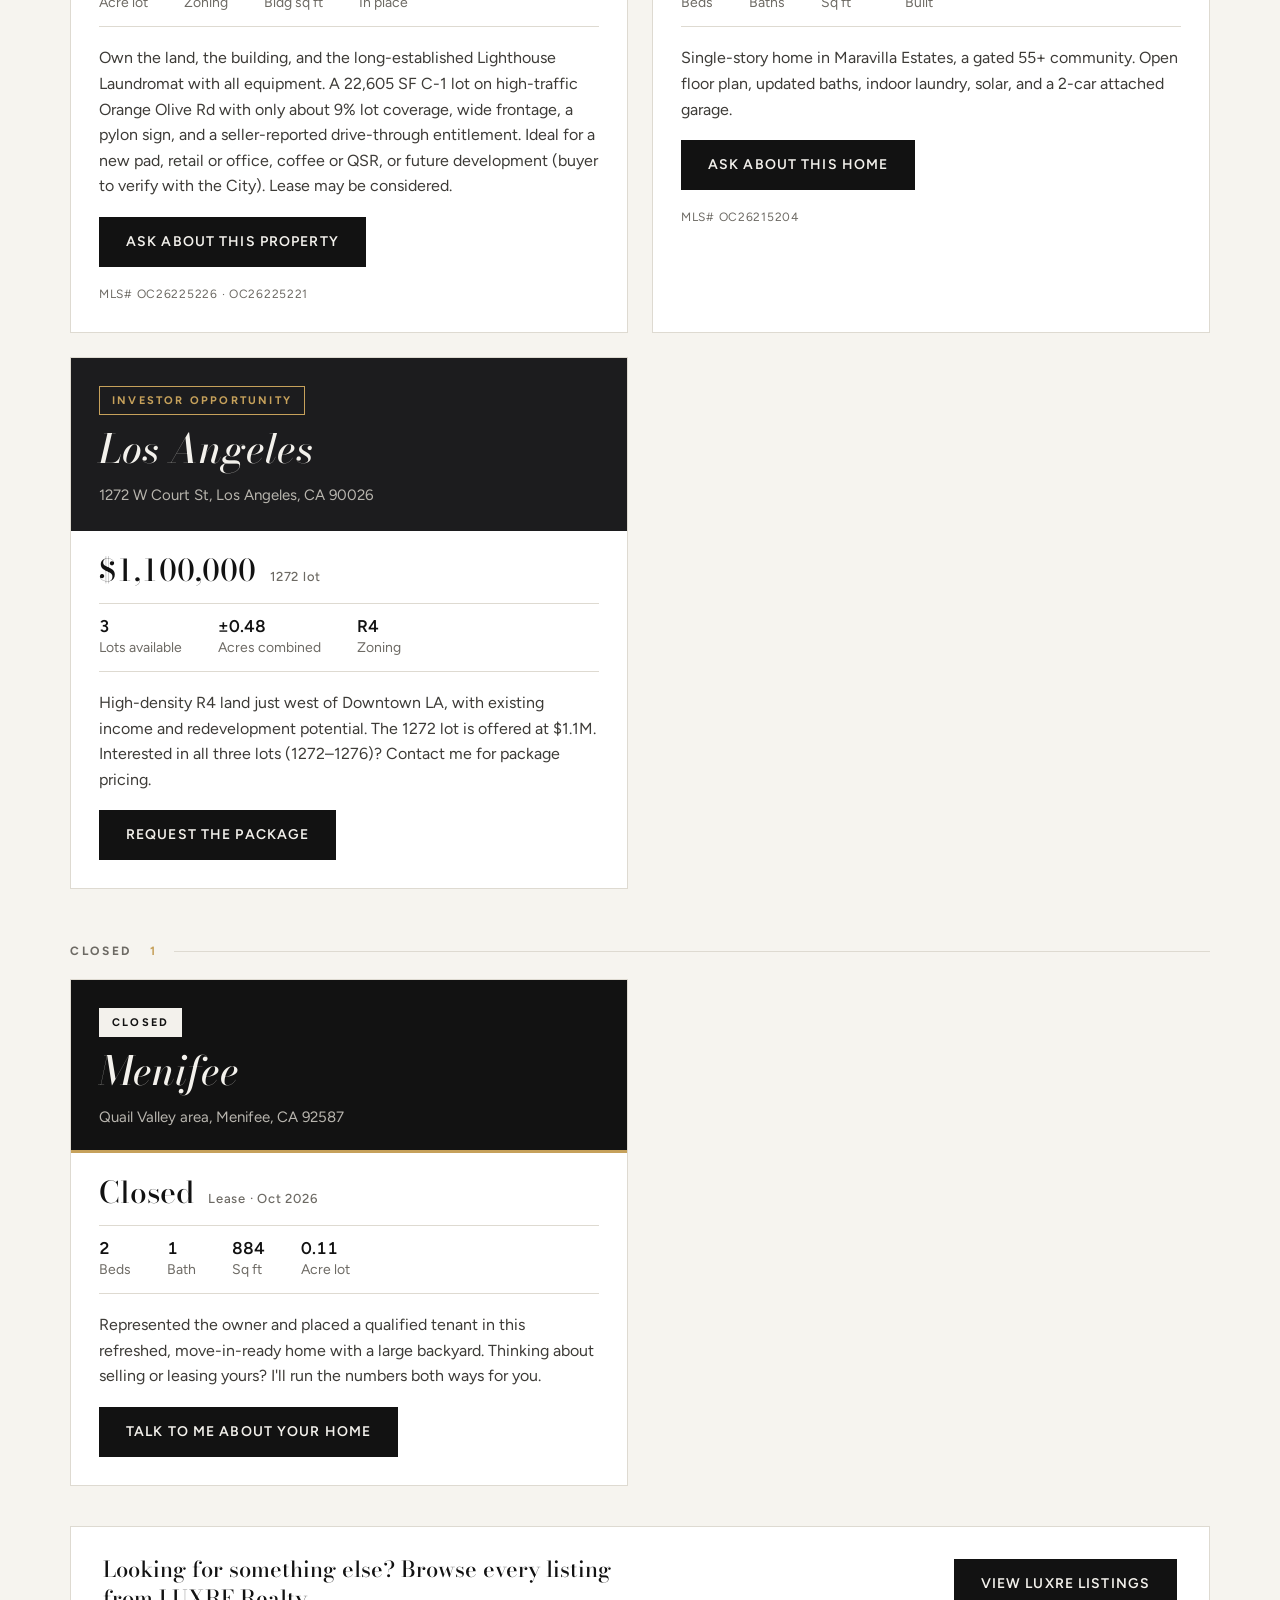
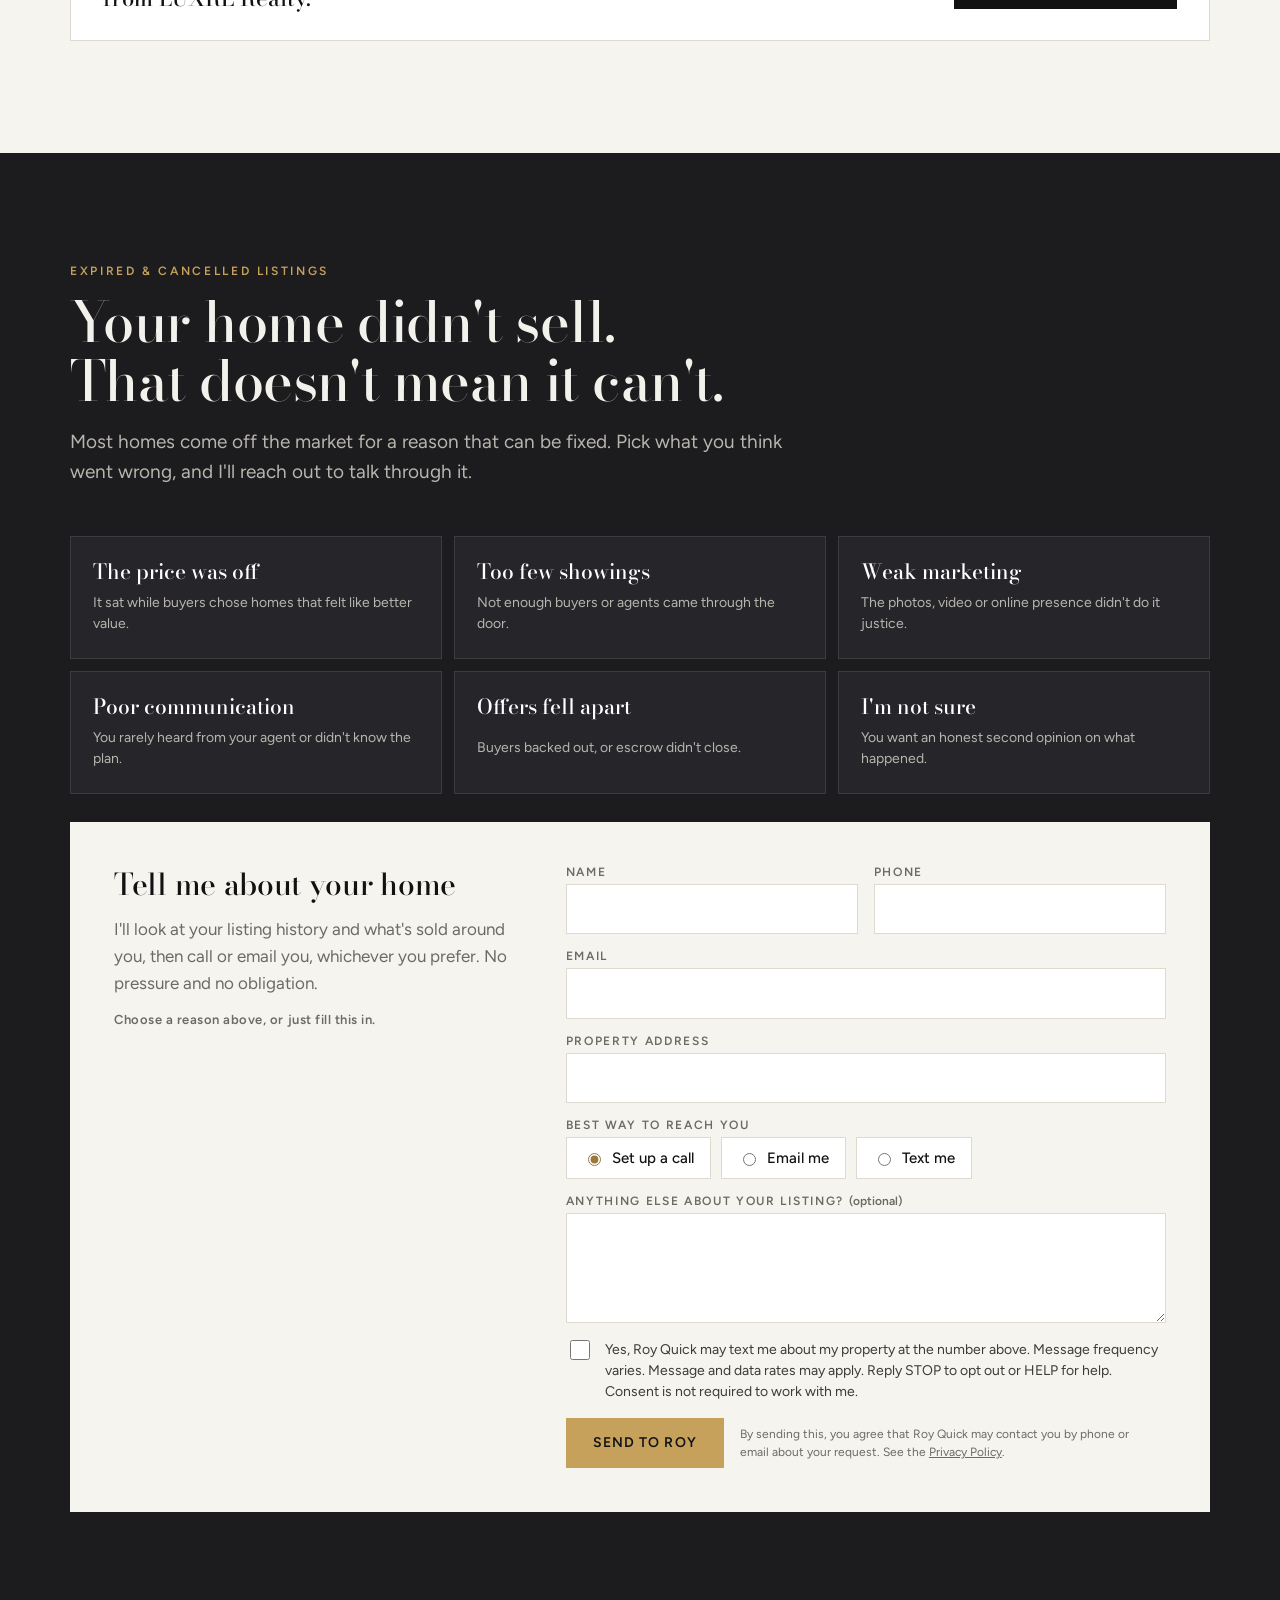
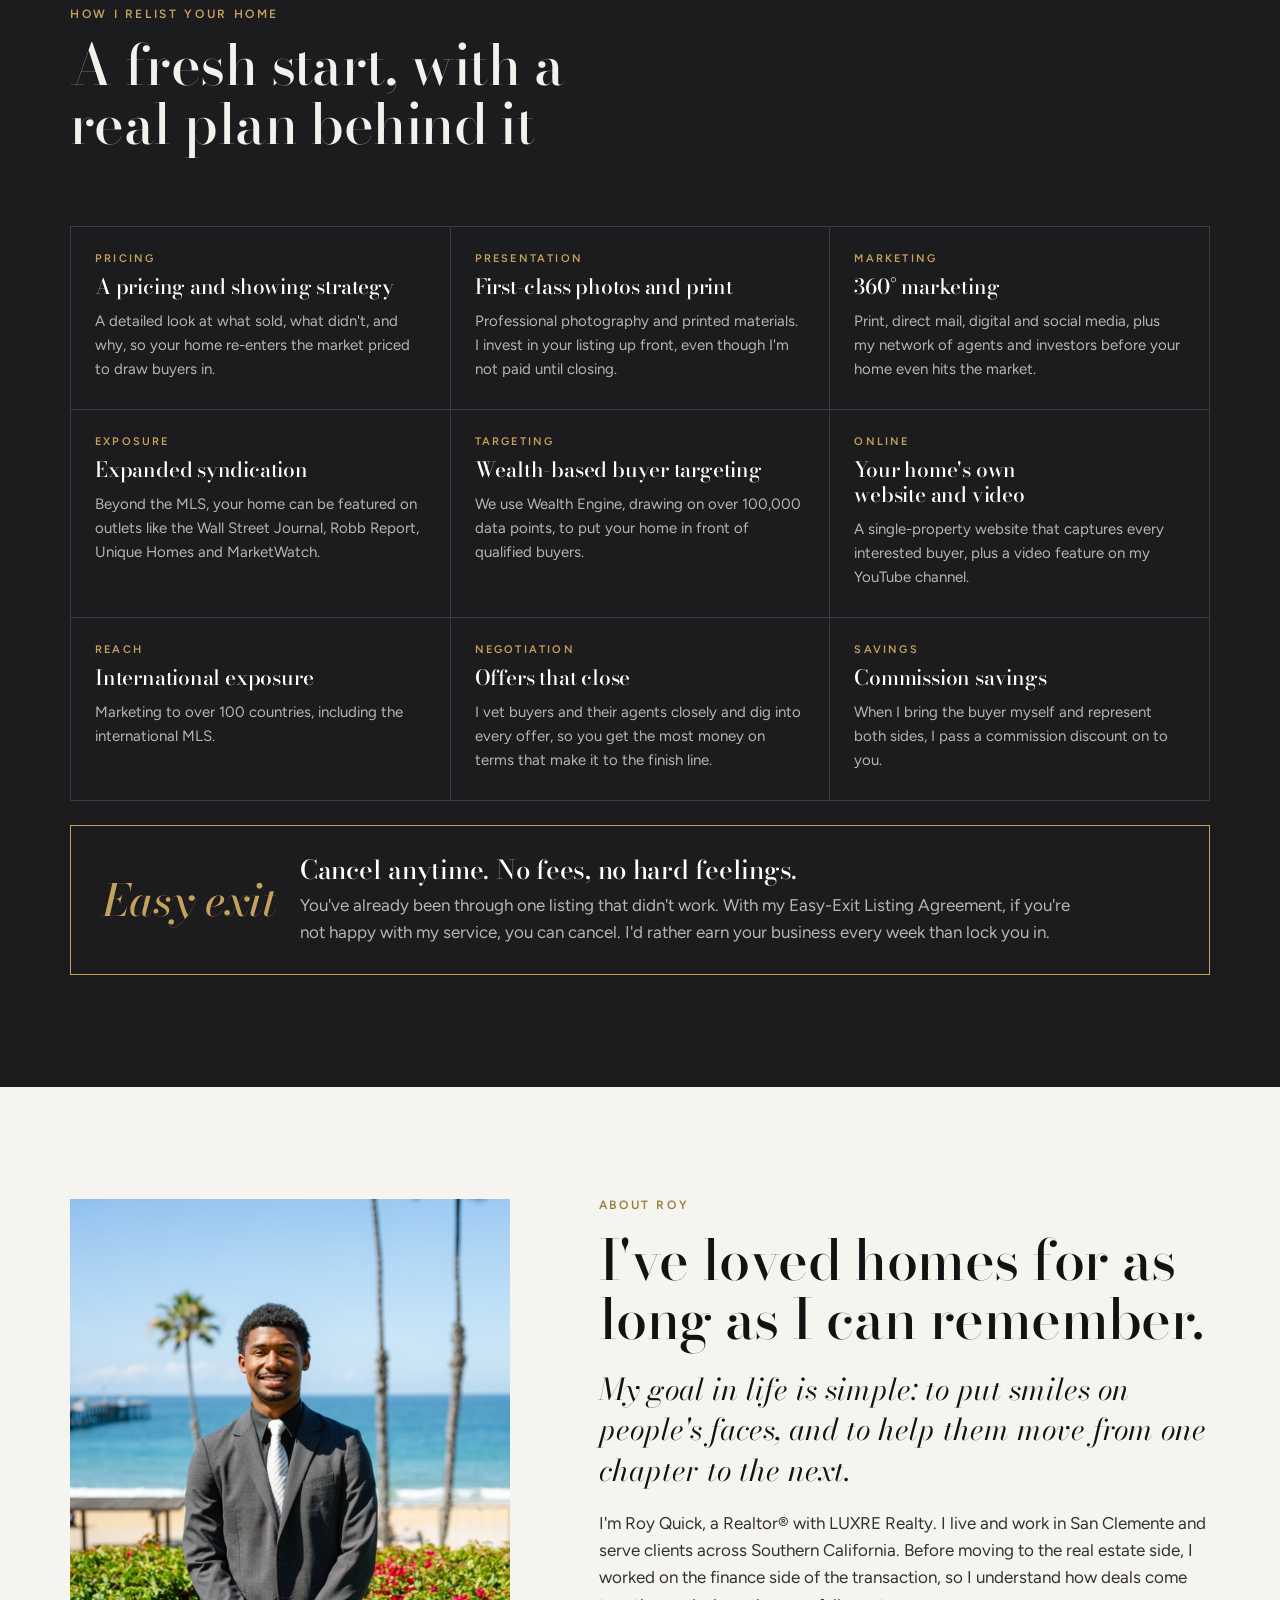
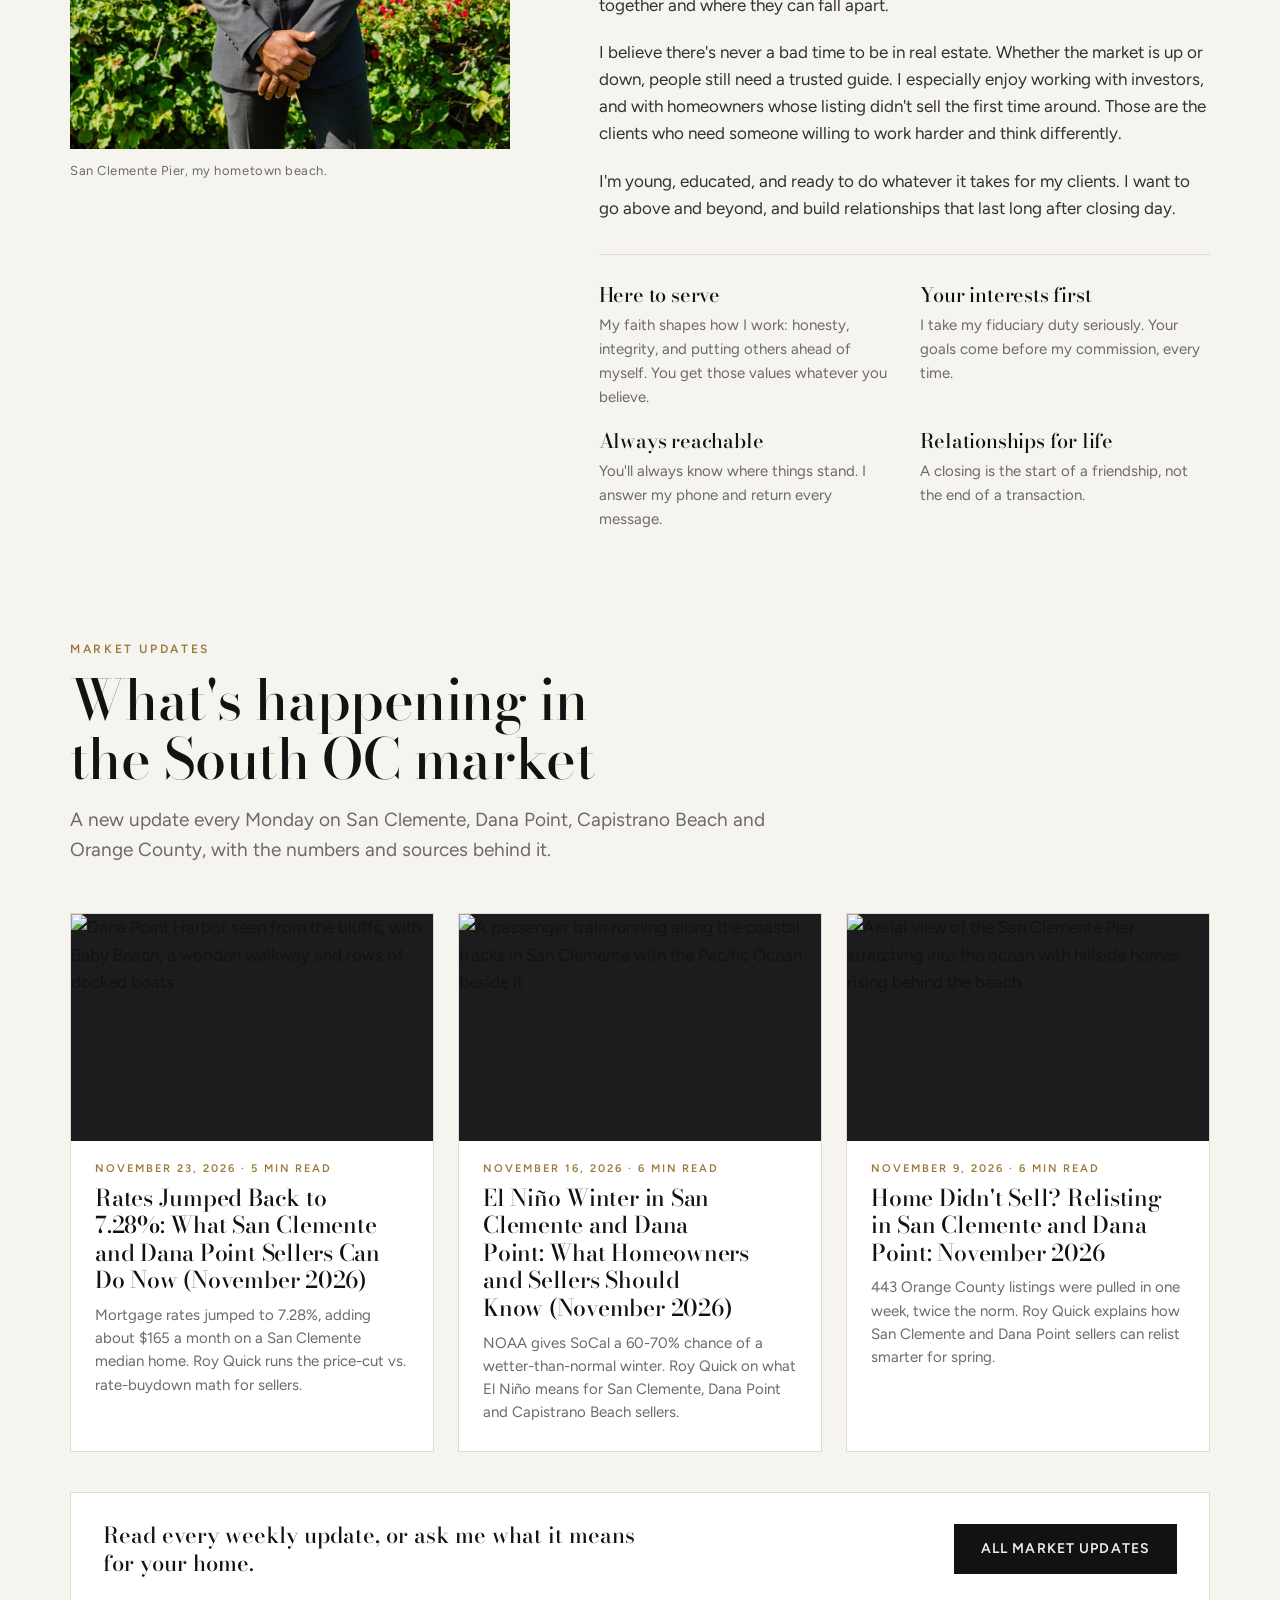
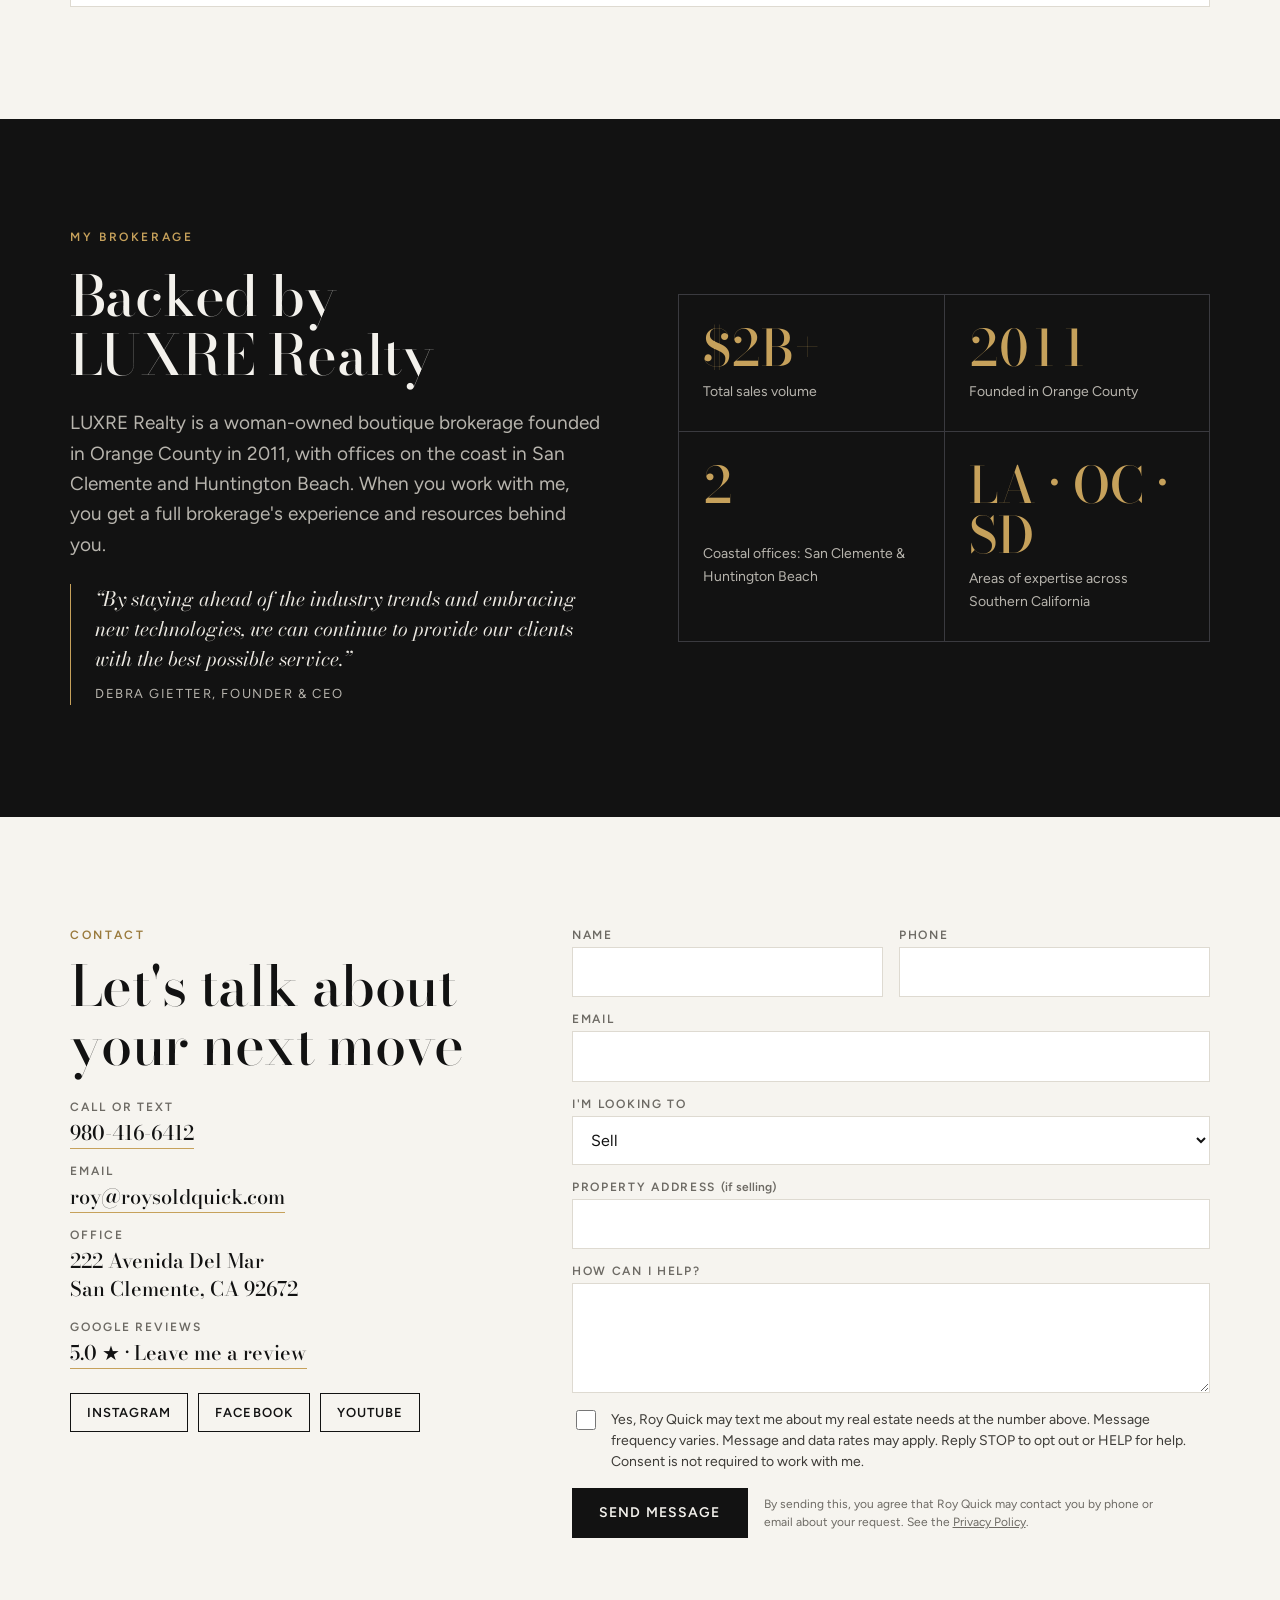
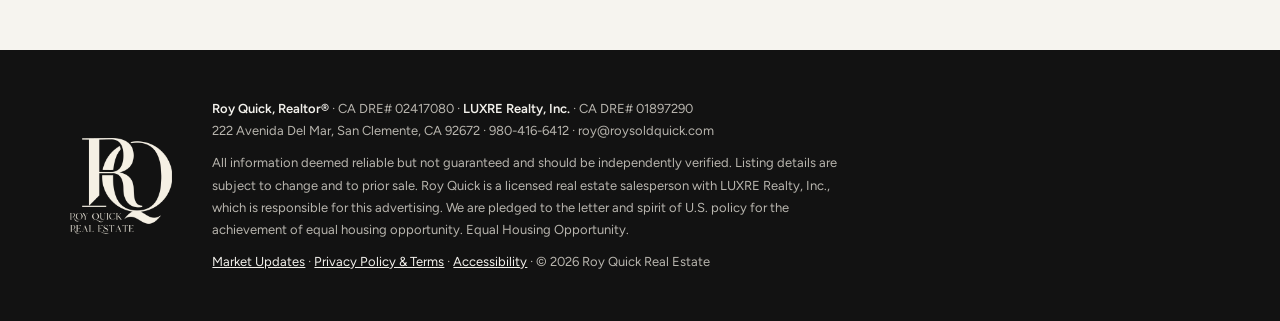
==== commit 1a3e04af: "Draft Nov 23 Market Update: rates jump to 7.28% and what San Clemente / Dana Point sellers can do Co" ====
--- a/index.html
+++ b/index.html
@@ -510,6 +510,14 @@
       <p class="lede">A new update every Monday on San Clemente, Dana Point, Capistrano Beach and Orange County, with the numbers and sources behind it.</p>
     </div>
     <div class="posts">
+<a class="pcard" href="/market-updates/rates-jump-san-clemente-dana-point-sellers-november-2026/">
+  <div class="ph"><img src="https://images.unsplash.com/photo-1718145542654-d48bfc8fc05e?auto=format&amp;fit=crop&amp;w=800&amp;q=75" alt="Dana Point Harbor seen from the bluffs, with Baby Beach, a wooden walkway and rows of docked boats" loading="lazy" width="800" height="500"></div>
+  <div class="pb">
+    <span class="meta">November 23, 2026 · 5 min read</span>
+    <h3>Rates Jumped Back to 7.28%: What San Clemente and Dana Point Sellers Can Do Now (November 2026)</h3>
+    <p>Mortgage rates jumped to 7.28%, adding about $165 a month on a San Clemente median home. Roy Quick runs the price-cut vs. rate-buydown math for sellers.</p>
+  </div>
+</a>
 <a class="pcard" href="/market-updates/el-nino-winter-san-clemente-dana-point-sellers-november-2026/">
   <div class="ph"><img src="https://images.unsplash.com/photo-1648408456375-94f9047e78de?auto=format&amp;fit=crop&amp;w=800&amp;q=75" alt="A passenger train running along the coastal tracks in San Clemente with the Pacific Ocean beside it" loading="lazy" width="800" height="500"></div>
   <div class="pb">
@@ -524,14 +532,6 @@
     <span class="meta">November 9, 2026 · 6 min read</span>
     <h3>Home Didn&#x27;t Sell? Relisting in San Clemente and Dana Point: November 2026</h3>
     <p>443 Orange County listings were pulled in one week, twice the norm. Roy Quick explains how San Clemente and Dana Point sellers can relist smarter for spring.</p>
-  </div>
-</a>
-<a class="pcard" href="/market-updates/sell-or-lease-san-clemente-home-november-2026/">
-  <div class="ph"><img src="https://images.unsplash.com/photo-1657383543368-7d929944be6a?auto=format&amp;fit=crop&amp;w=800&amp;q=75" alt="A modern San Clemente backyard with a pool and outdoor fireplace at sunset" loading="lazy" width="800" height="500"></div>
-  <div class="pb">
-    <span class="meta">November 2, 2026 · 5 min read</span>
-    <h3>Sell or Lease Your San Clemente Home? November 2026 Market Update</h3>
-    <p>San Clemente 3-bedroom rentals average about $6,500 a month while rates dip to 7.24%. Roy Quick runs the sell-or-lease math for South OC homeowners, plus Capistrano Beach and Norte Fire updates.</p>
   </div>
 </a>
     </div>
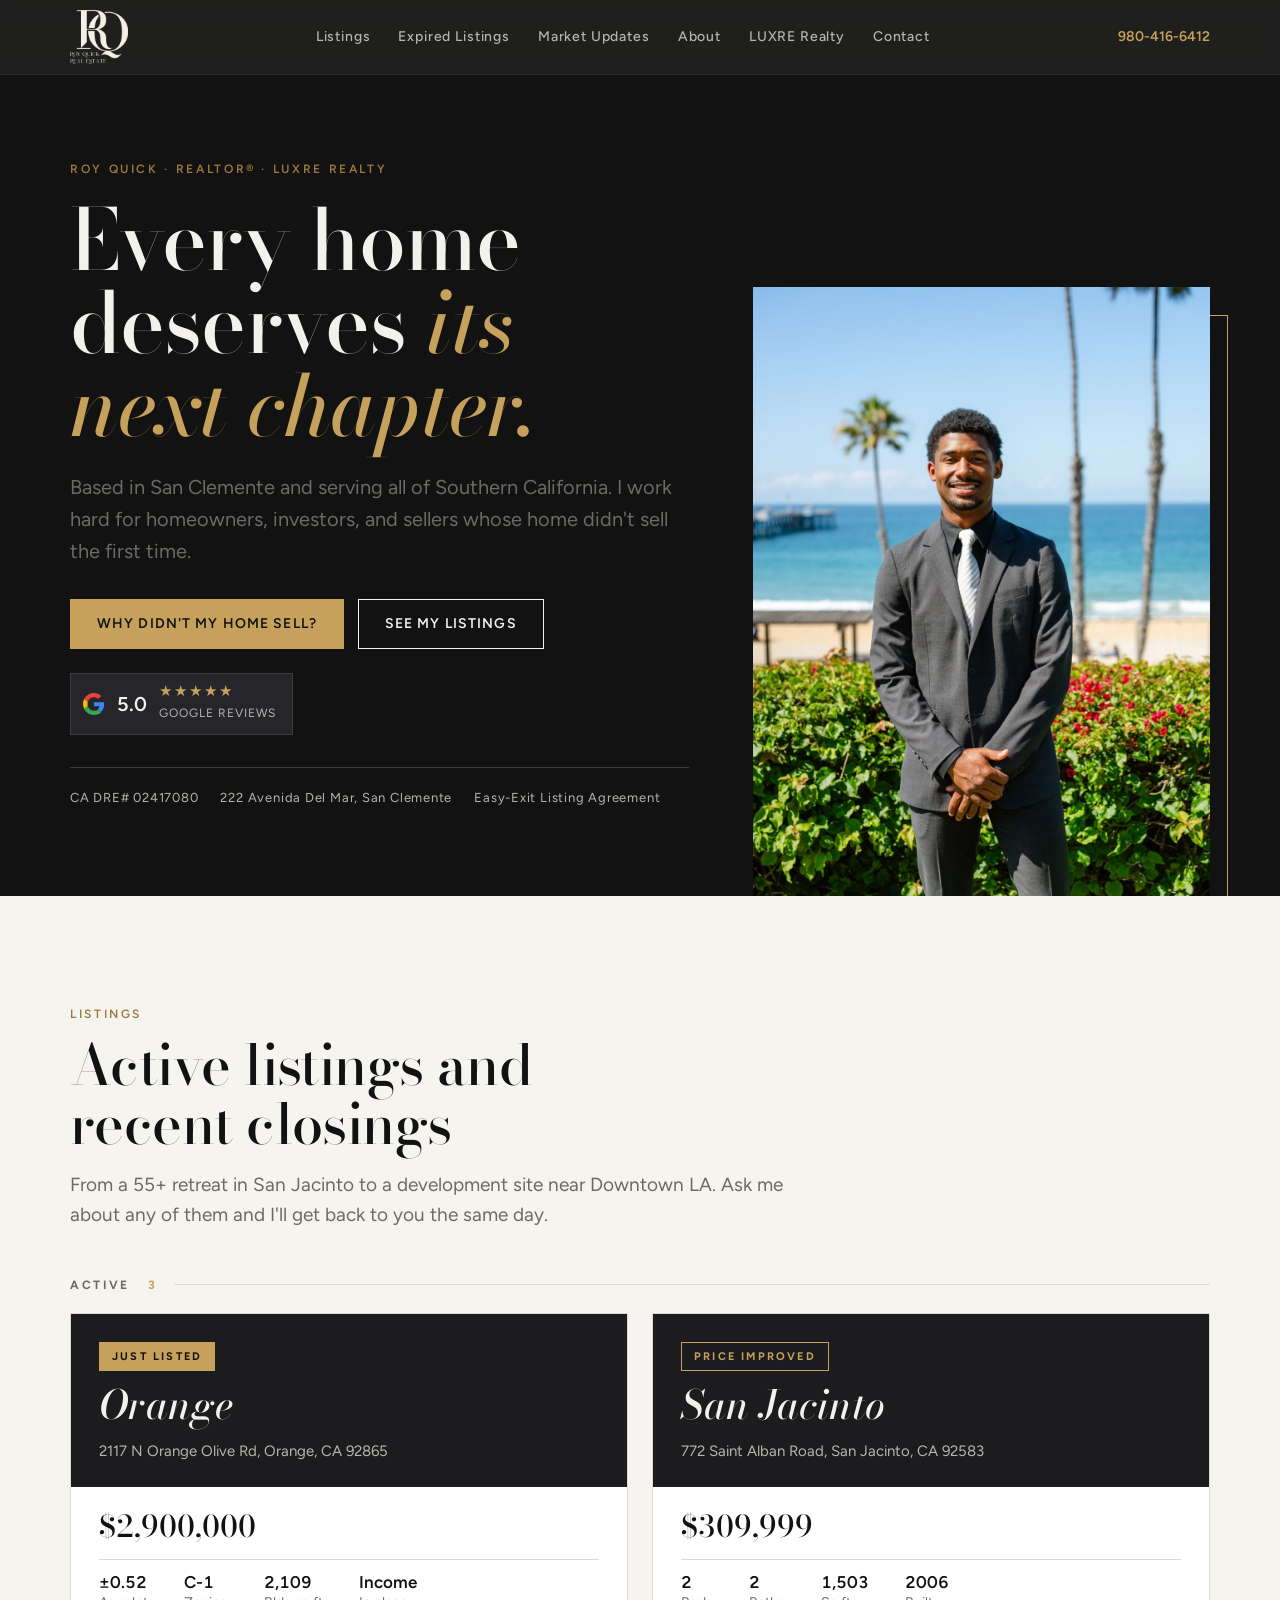
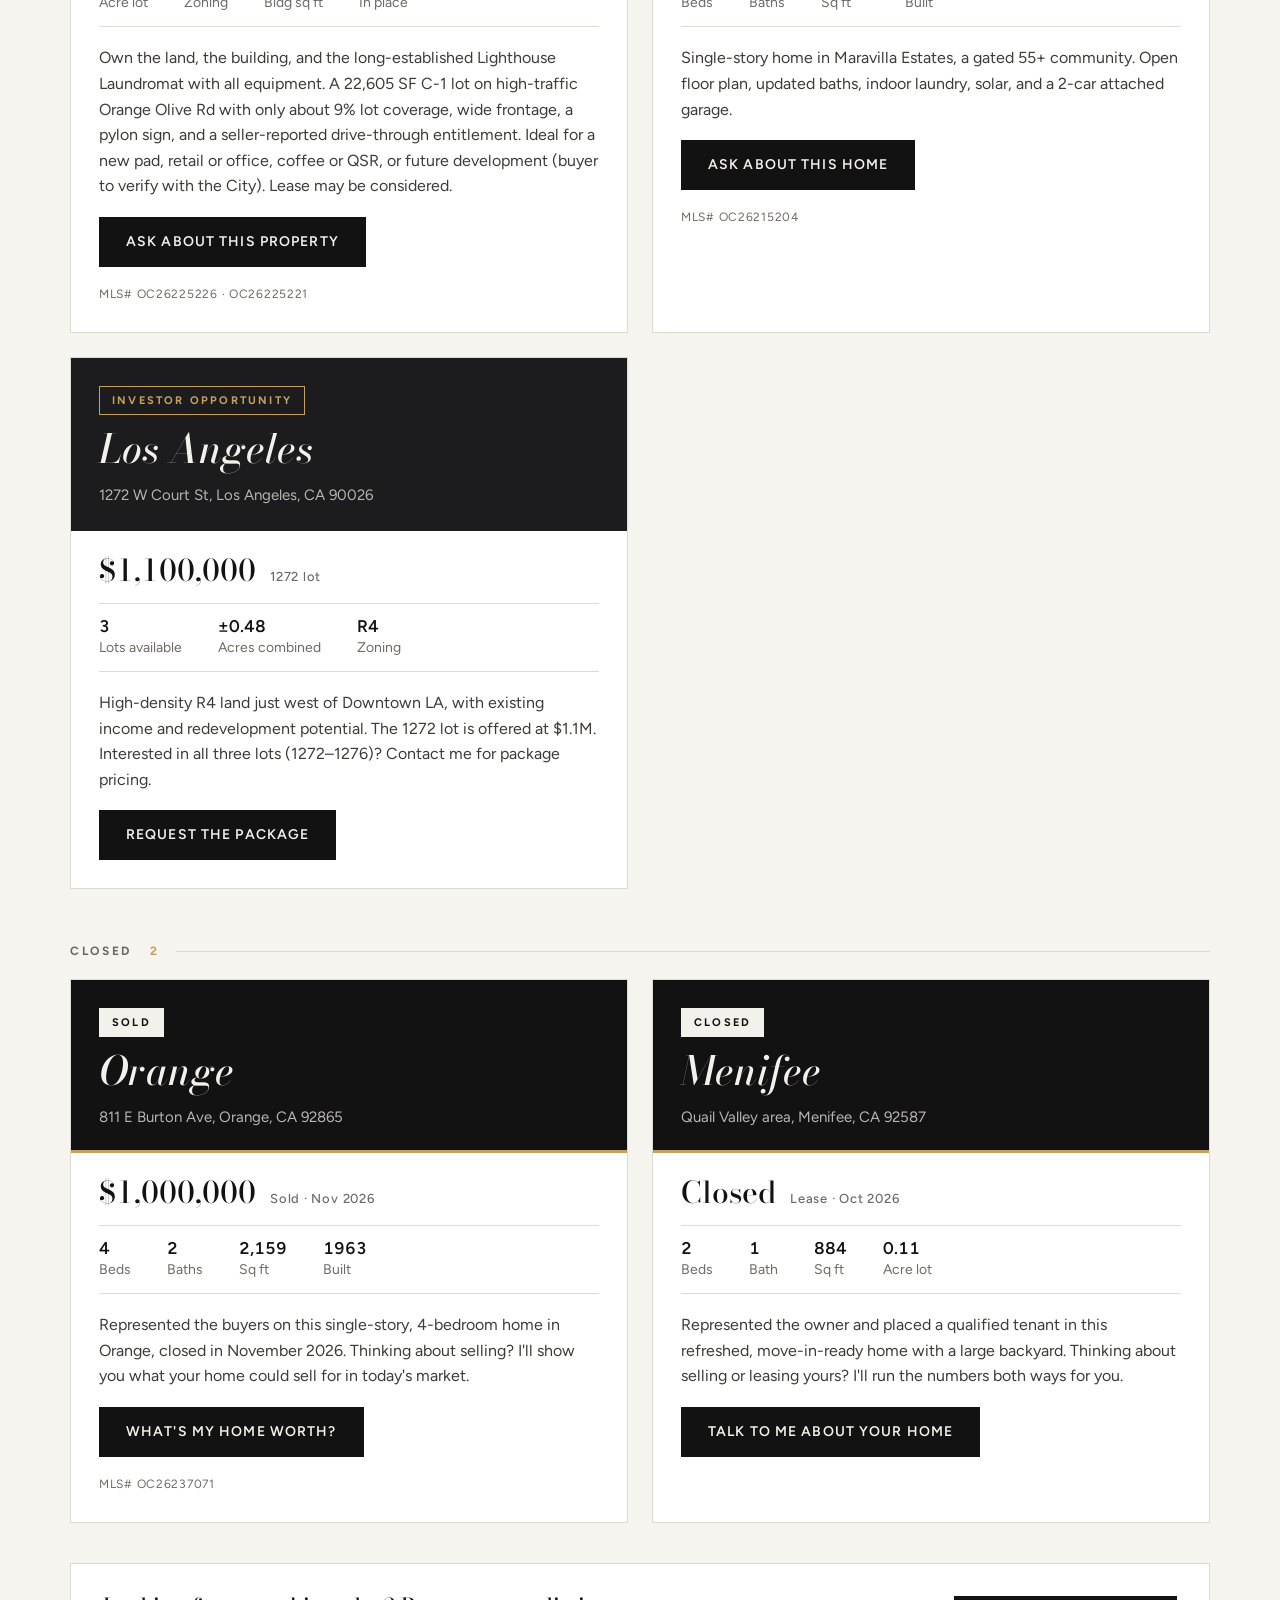
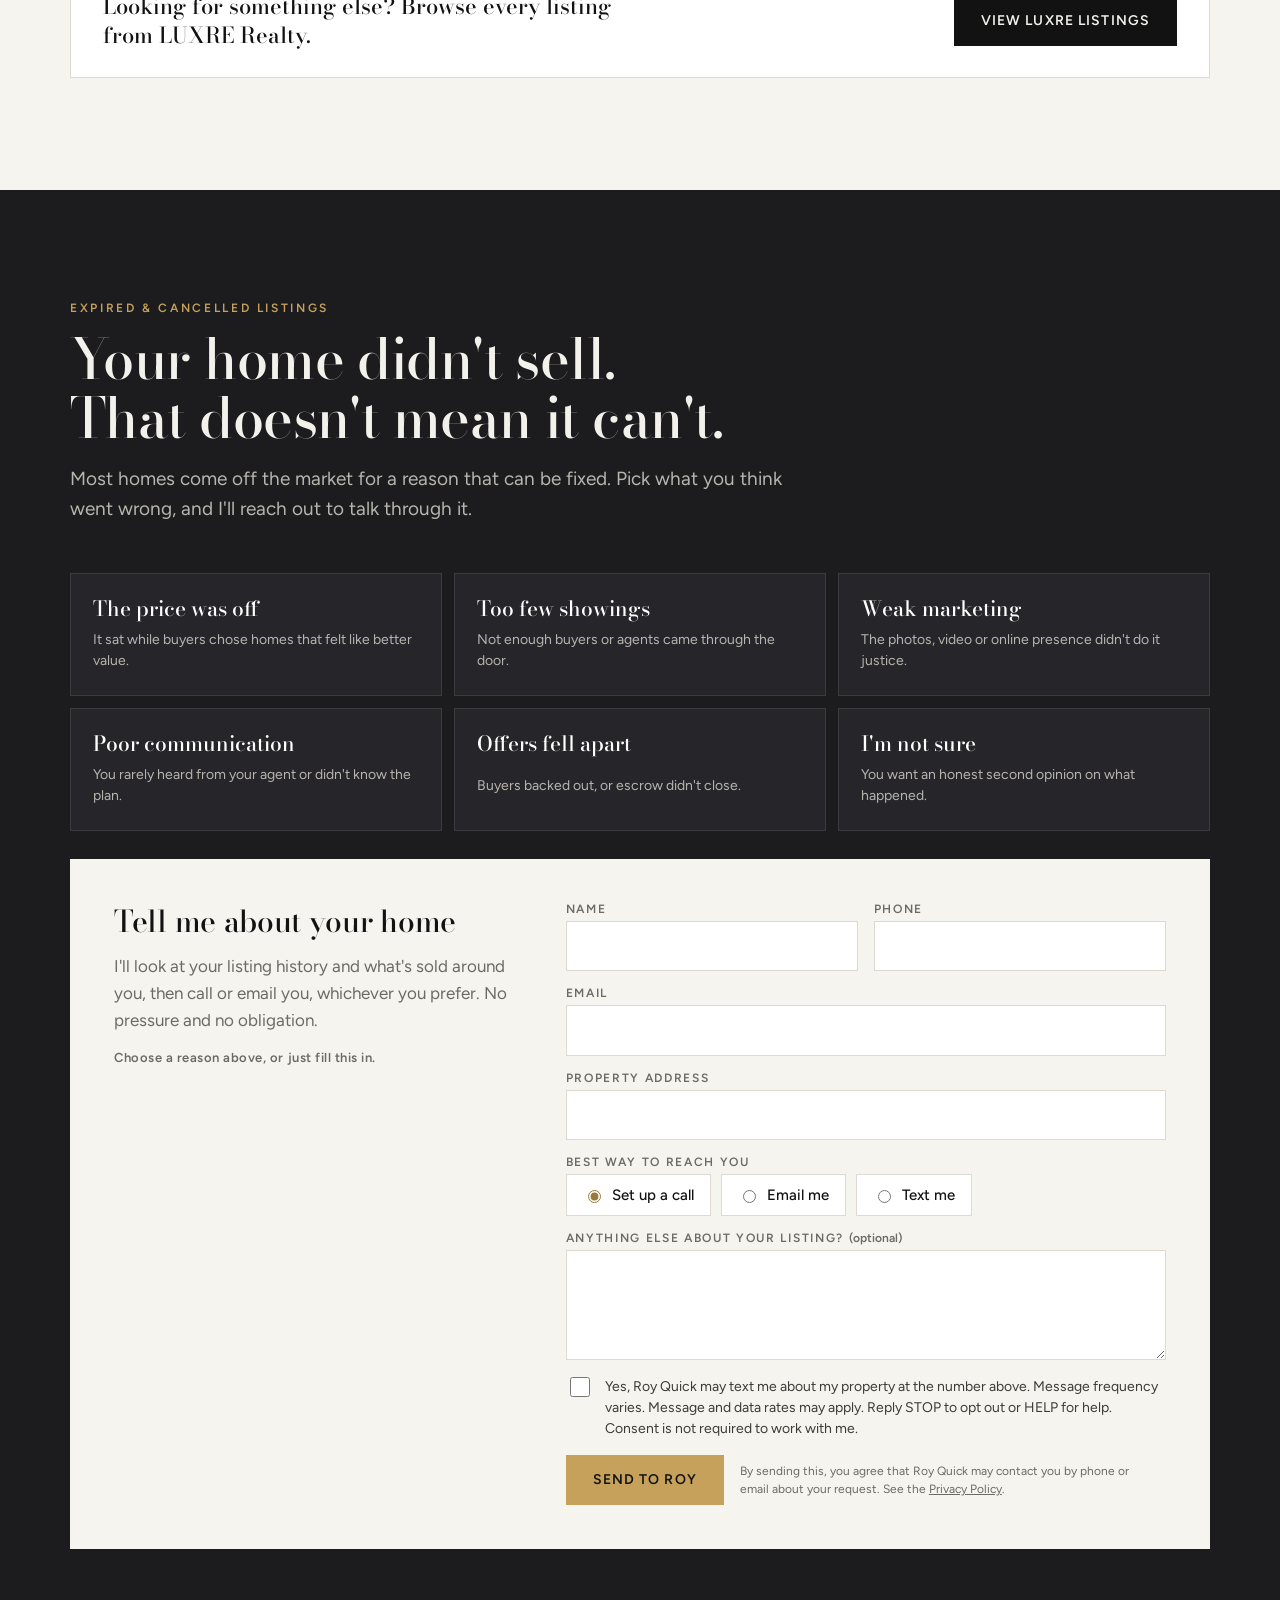
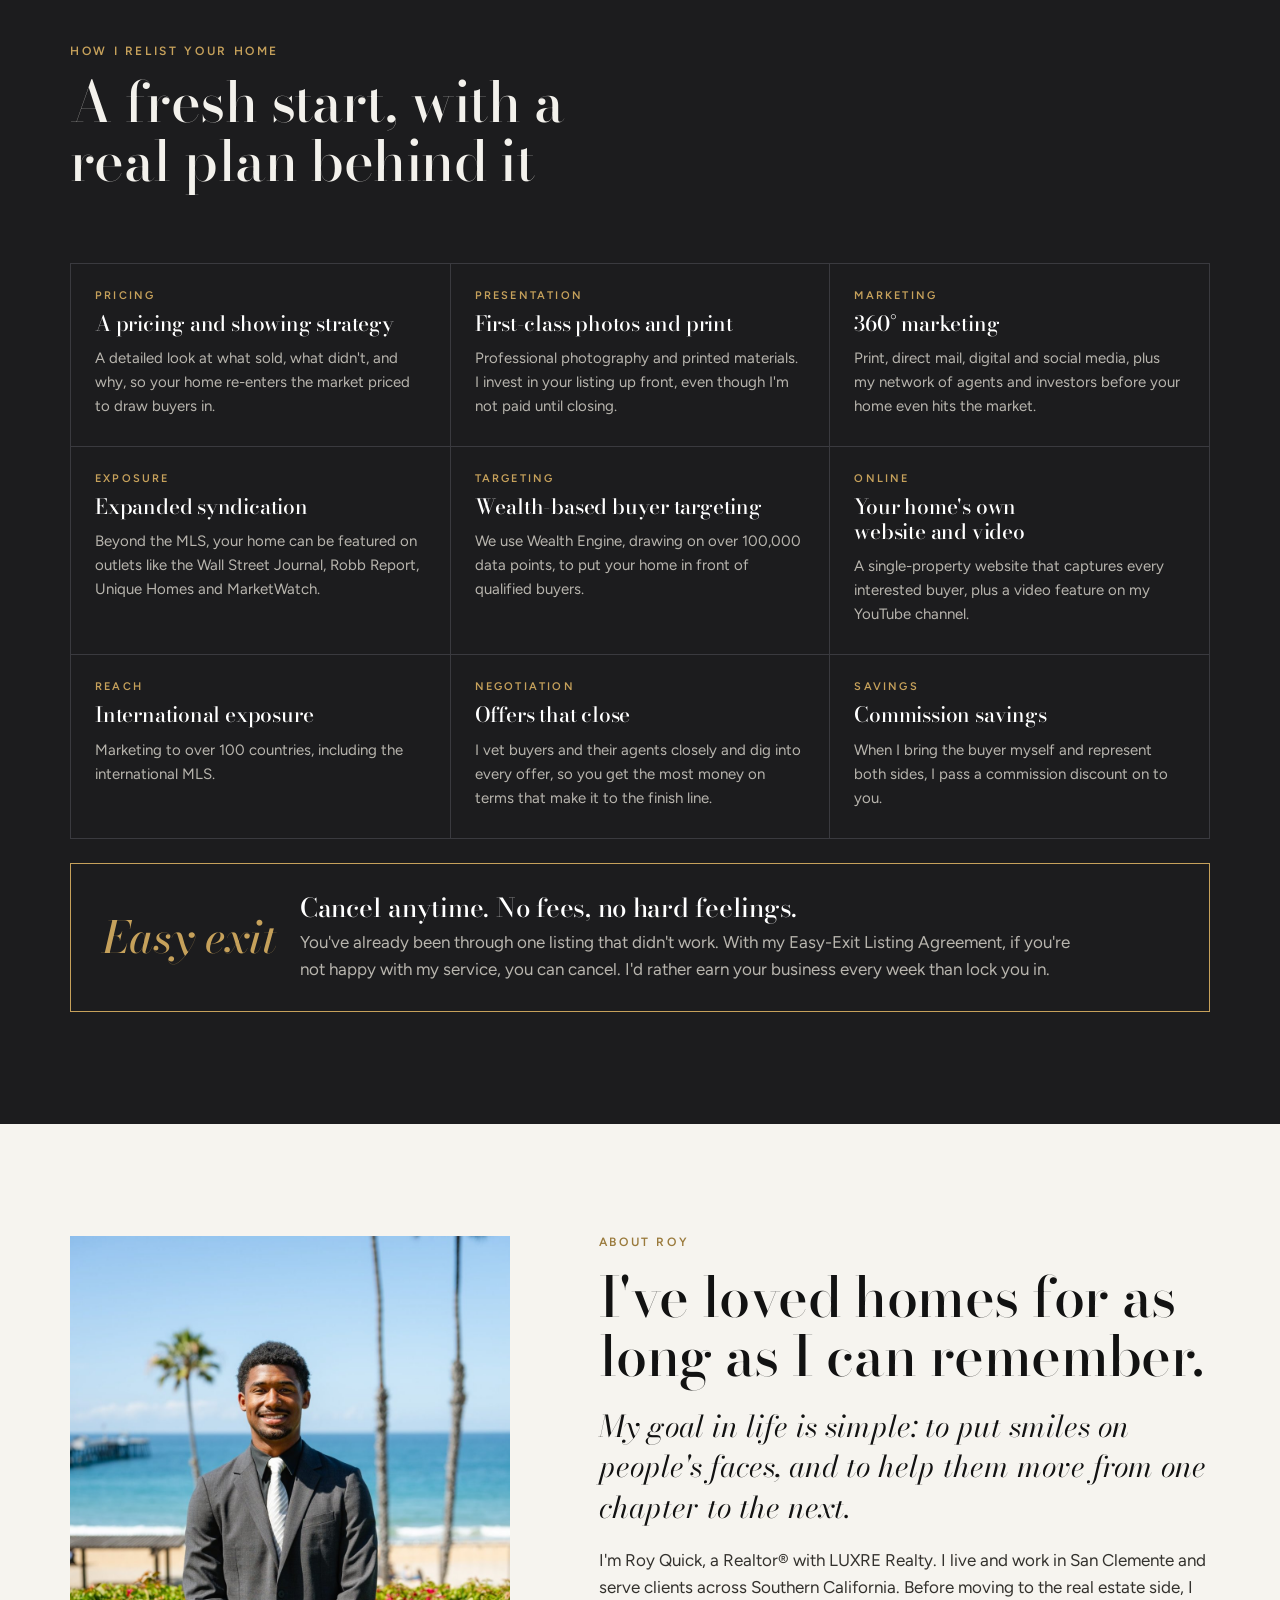
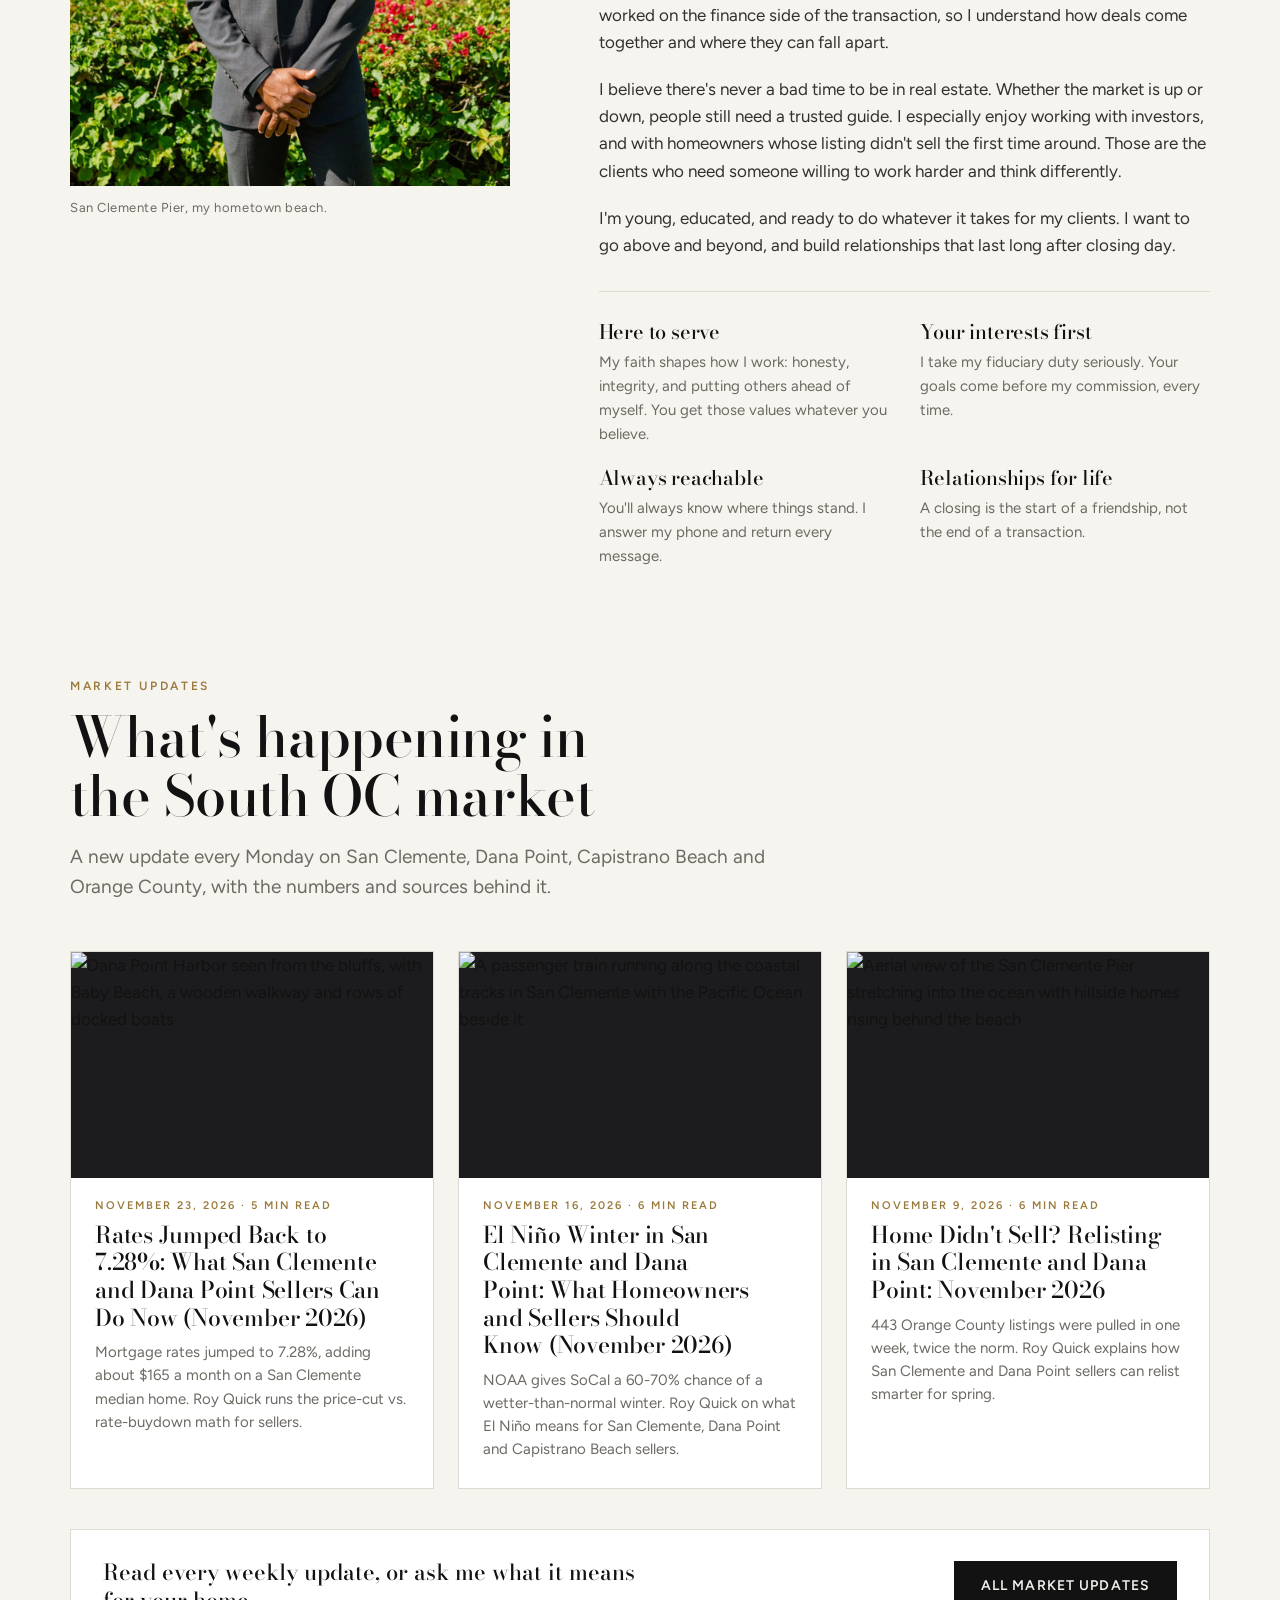
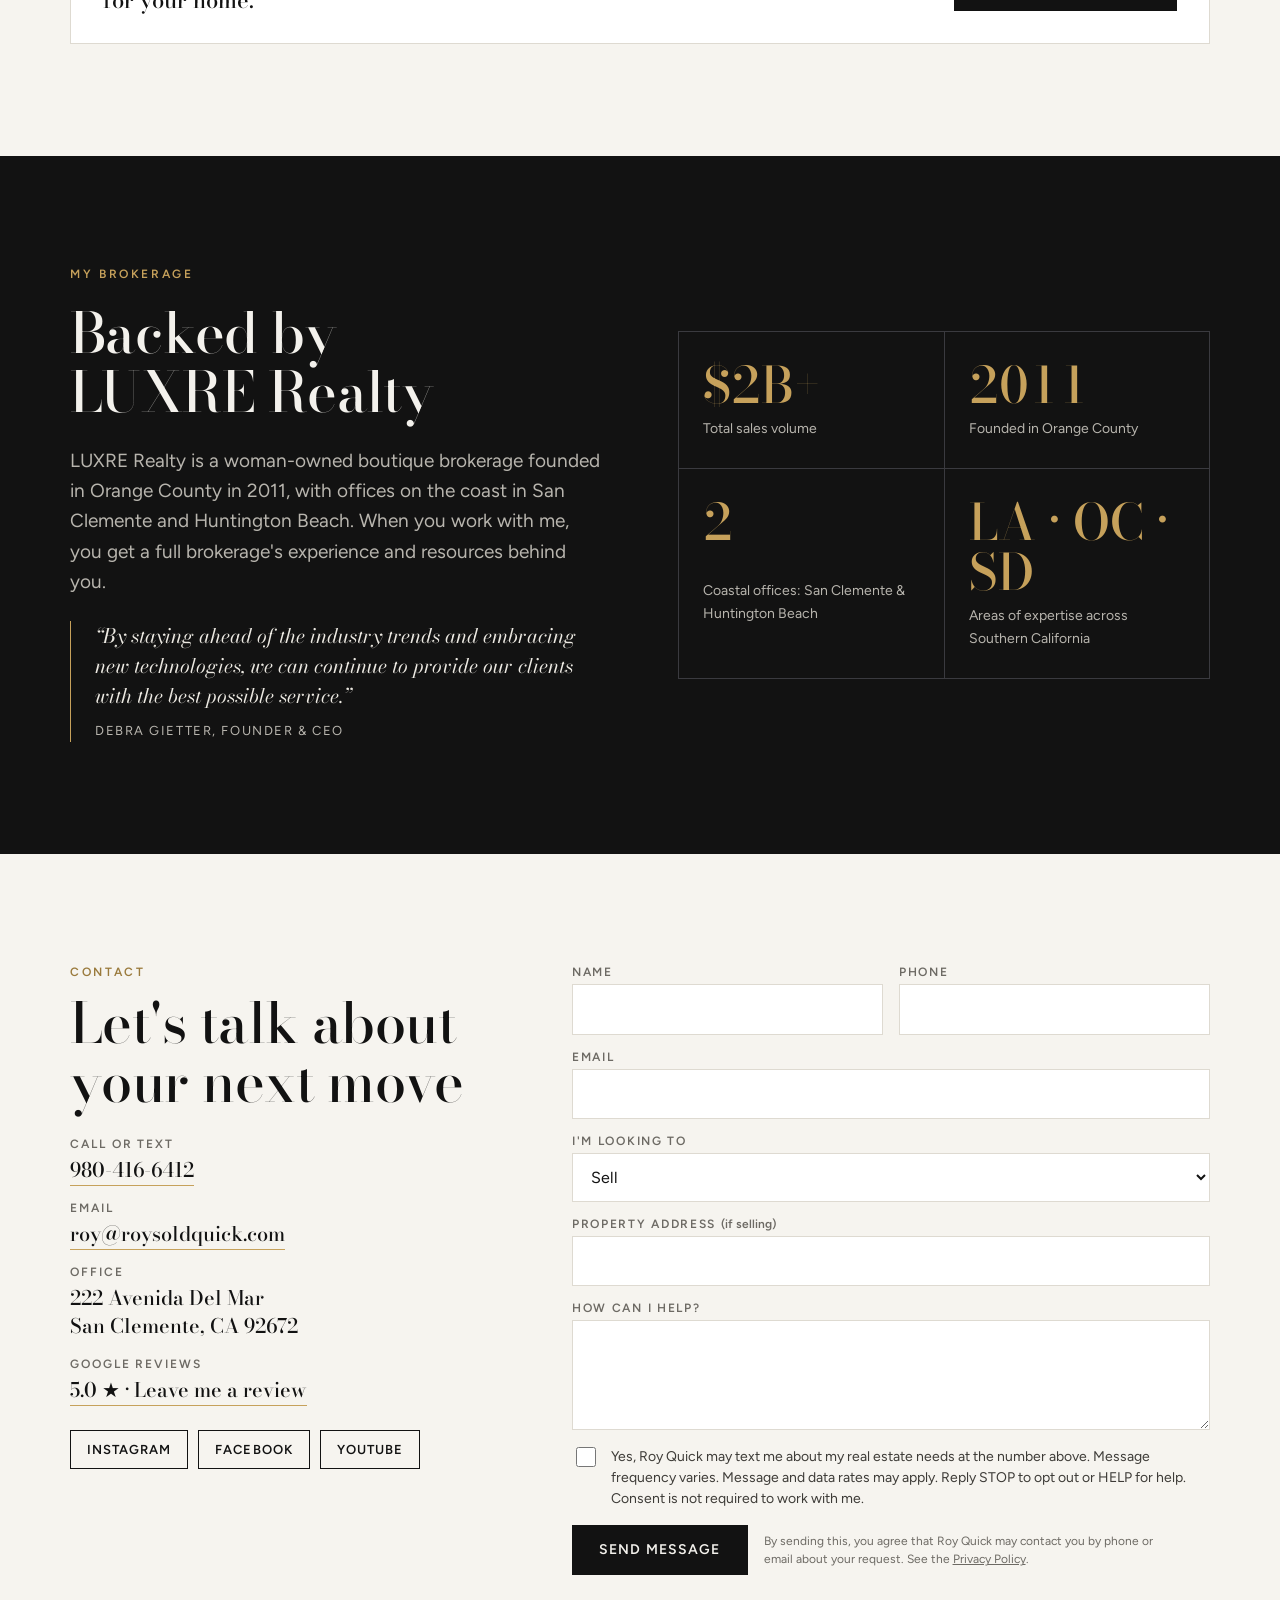
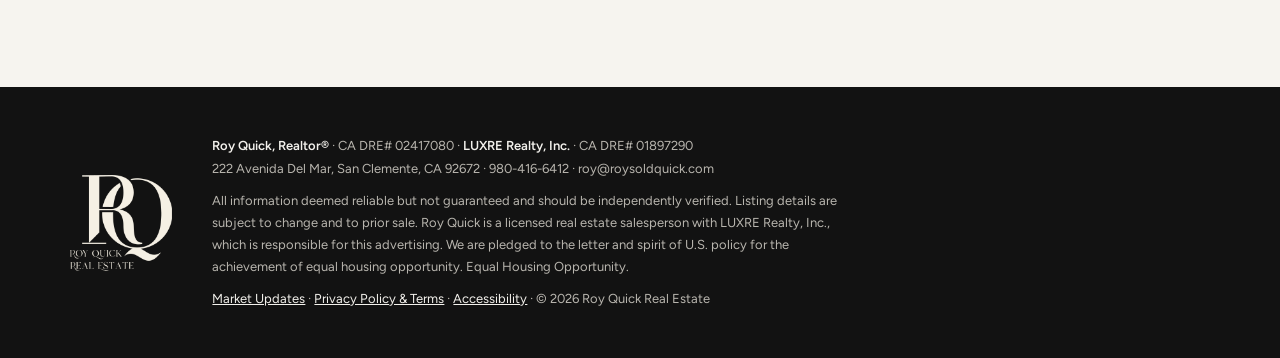
==== commit 3dfd1393: "Add 811 E Burton Ave (sold Nov 2026) to Closed listings Co-Authored-By: Claude Opus 5.5 <noreply@ant" ====
--- a/index.html
+++ b/index.html
@@ -385,8 +385,23 @@
       </article>
     </div>
     <div class="group-closed">
-      <h3 class="group-head">Closed <span class="count">1</span></h3>
+      <h3 class="group-head">Closed <span class="count">2</span></h3>
       <div class="listings">
+        <article class="card closed">
+          <div class="card-top">
+            <span class="status closed">Sold</span>
+            <span class="city">Orange</span>
+            <span class="addr">811 E Burton Ave, Orange, CA 92865</span>
+          </div>
+          <div class="card-body">
+            <div class="price">$1,000,000 <small>Sold · Nov 2026</small></div>
+            <div class="facts"><div><b>4</b>Beds</div><div><b>2</b>Baths</div><div><b>2,159</b>Sq ft</div><div><b>1963</b>Built</div></div>
+            <p>Represented the buyers on this single-story, 4-bedroom home in Orange, closed in November 2026. Thinking about selling? I'll show you what your home could sell for in today's market.</p>
+            <button class="btn btn-dark" data-ask="What my home is worth" data-type="Sell" data-msg="I'd like to know what my home could sell for.">What's my home worth?</button>
+            <span class="mls">MLS# OC26237071</span>
+          </div>
+        </article>
+
         <article class="card closed">
           <div class="card-top">
             <span class="status closed">Closed</span>
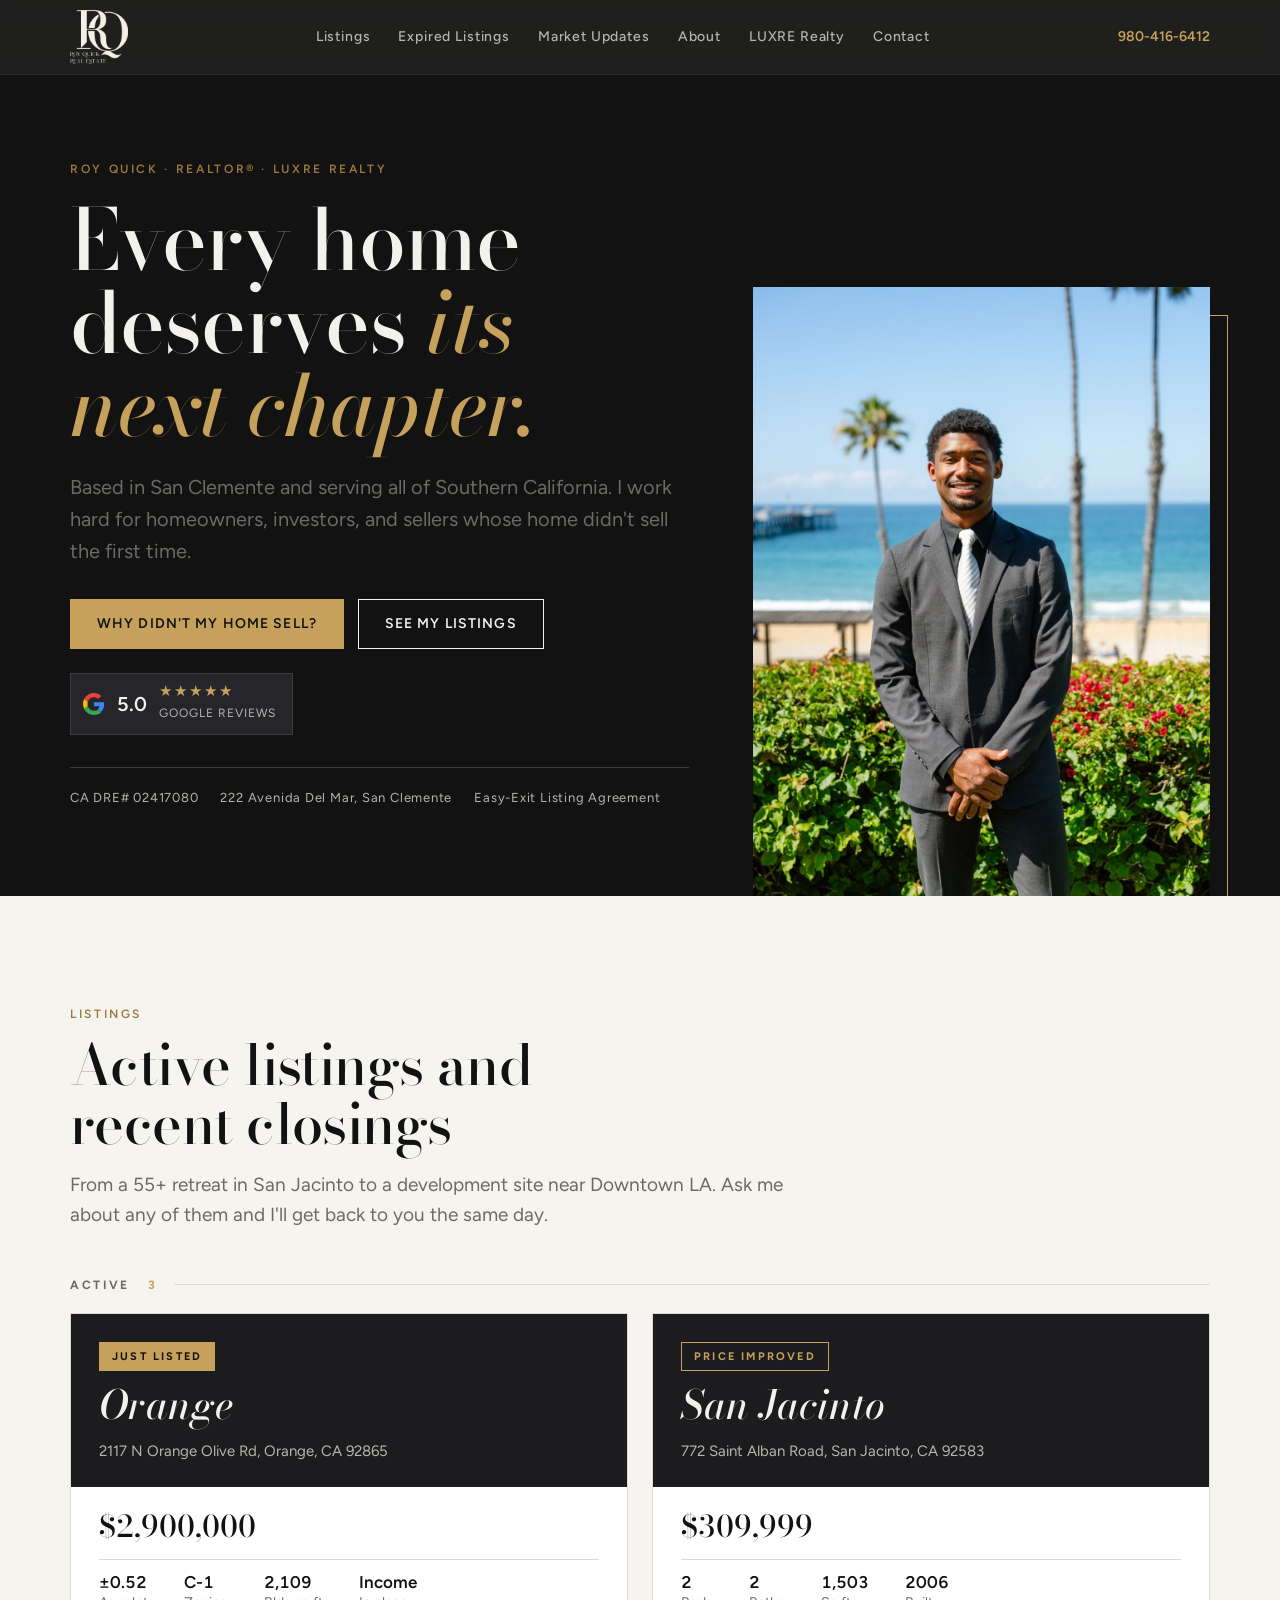
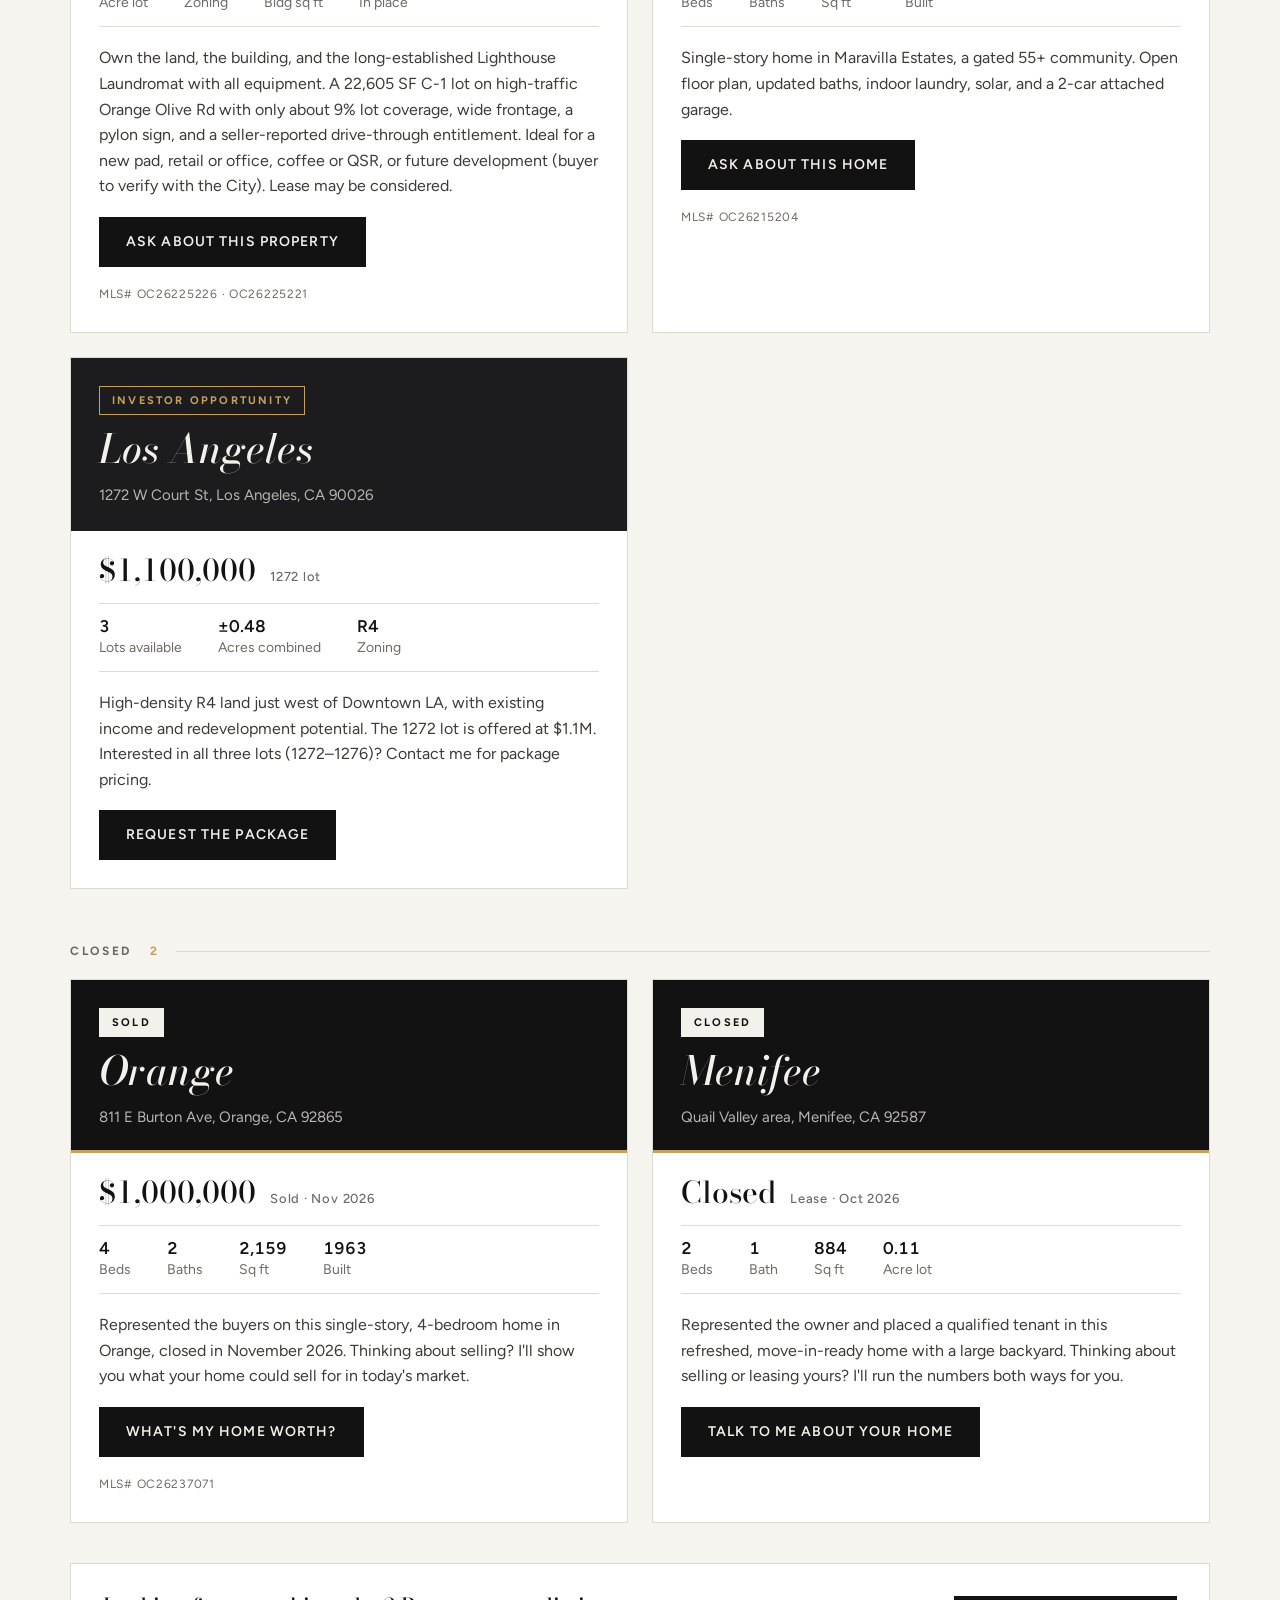
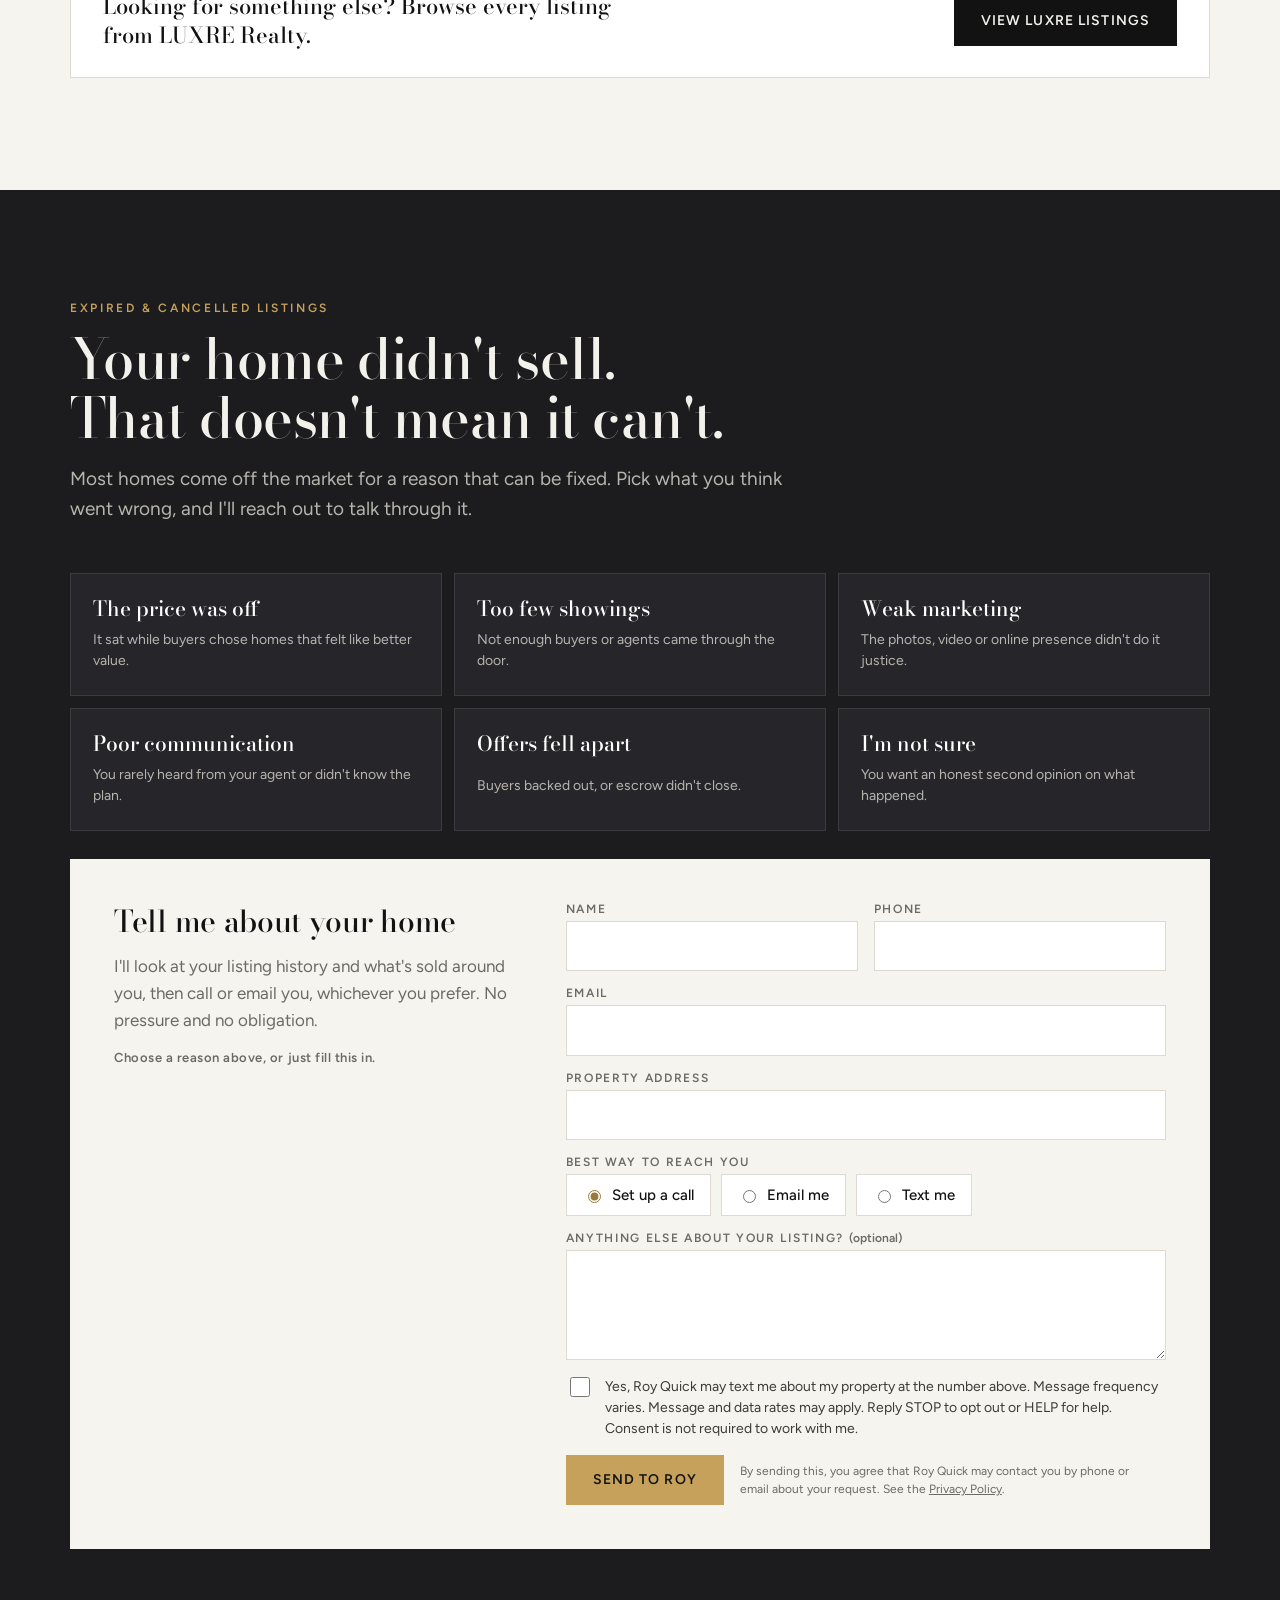
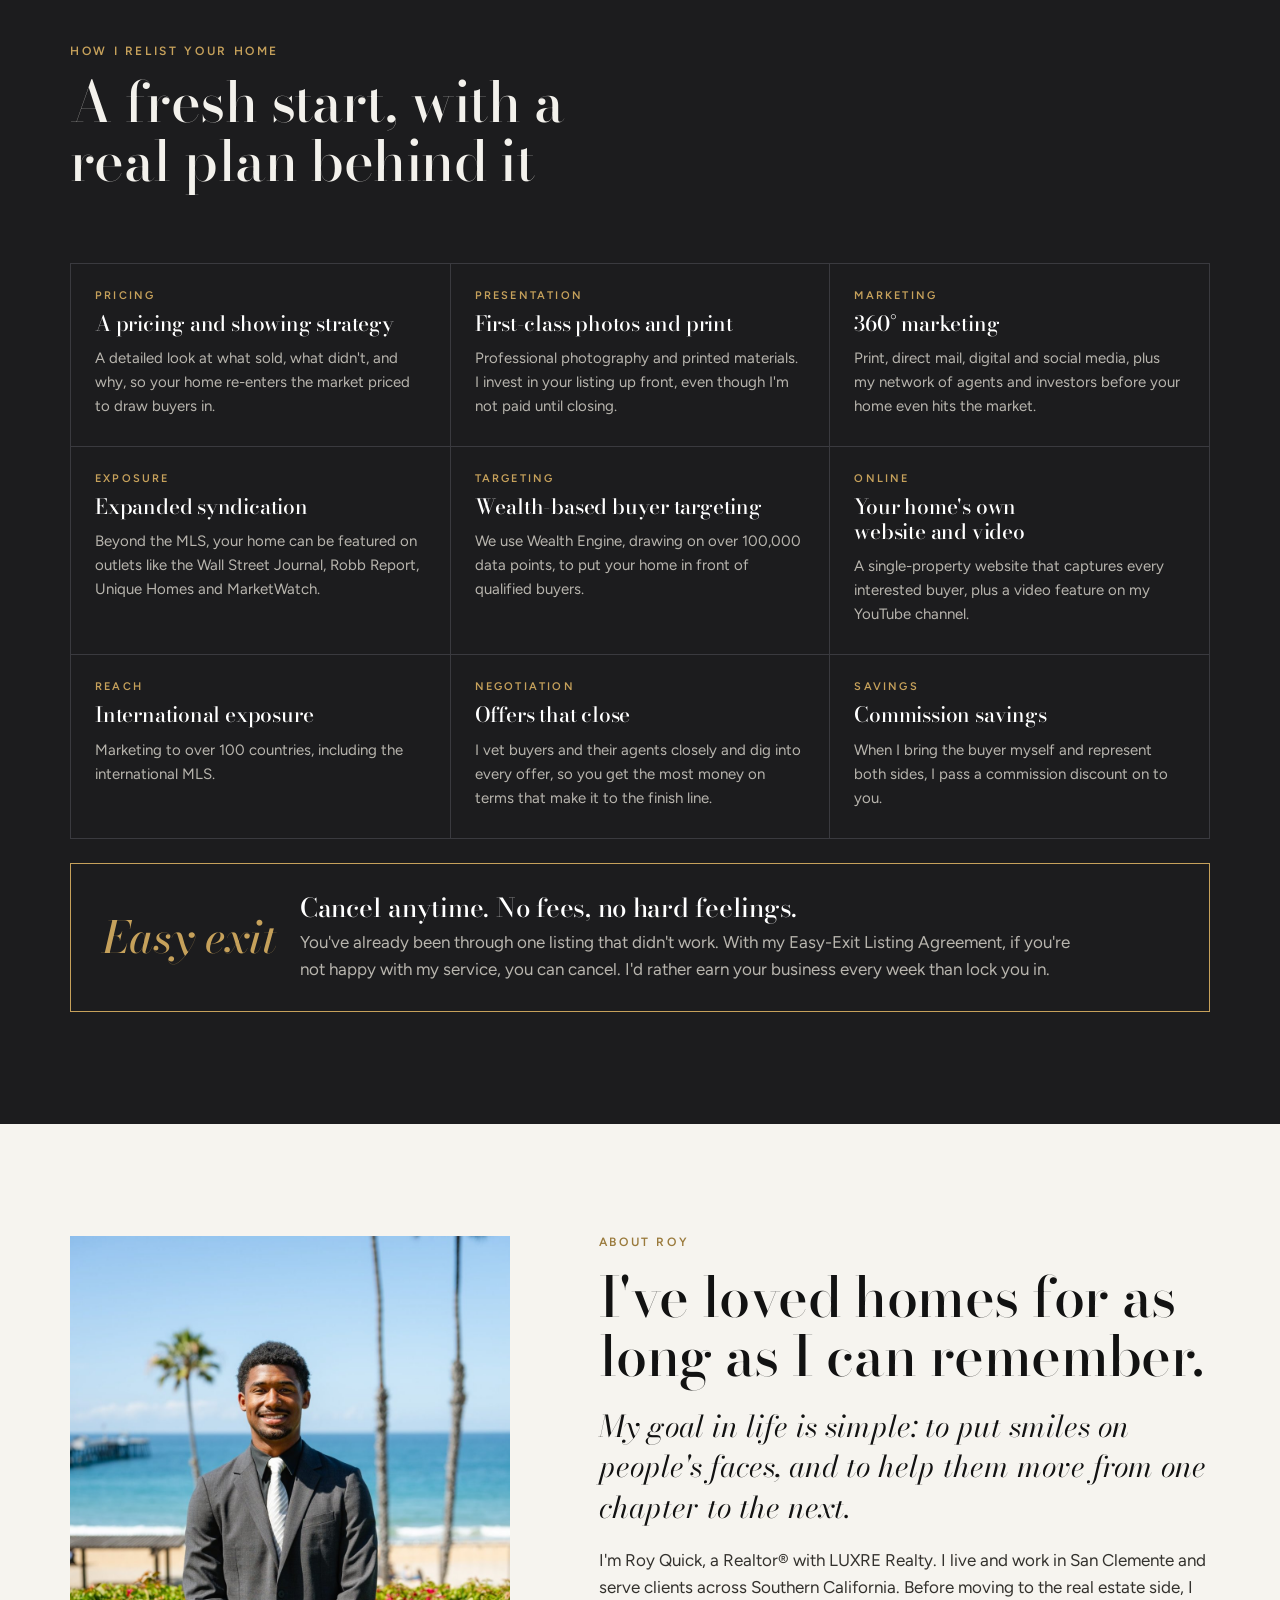
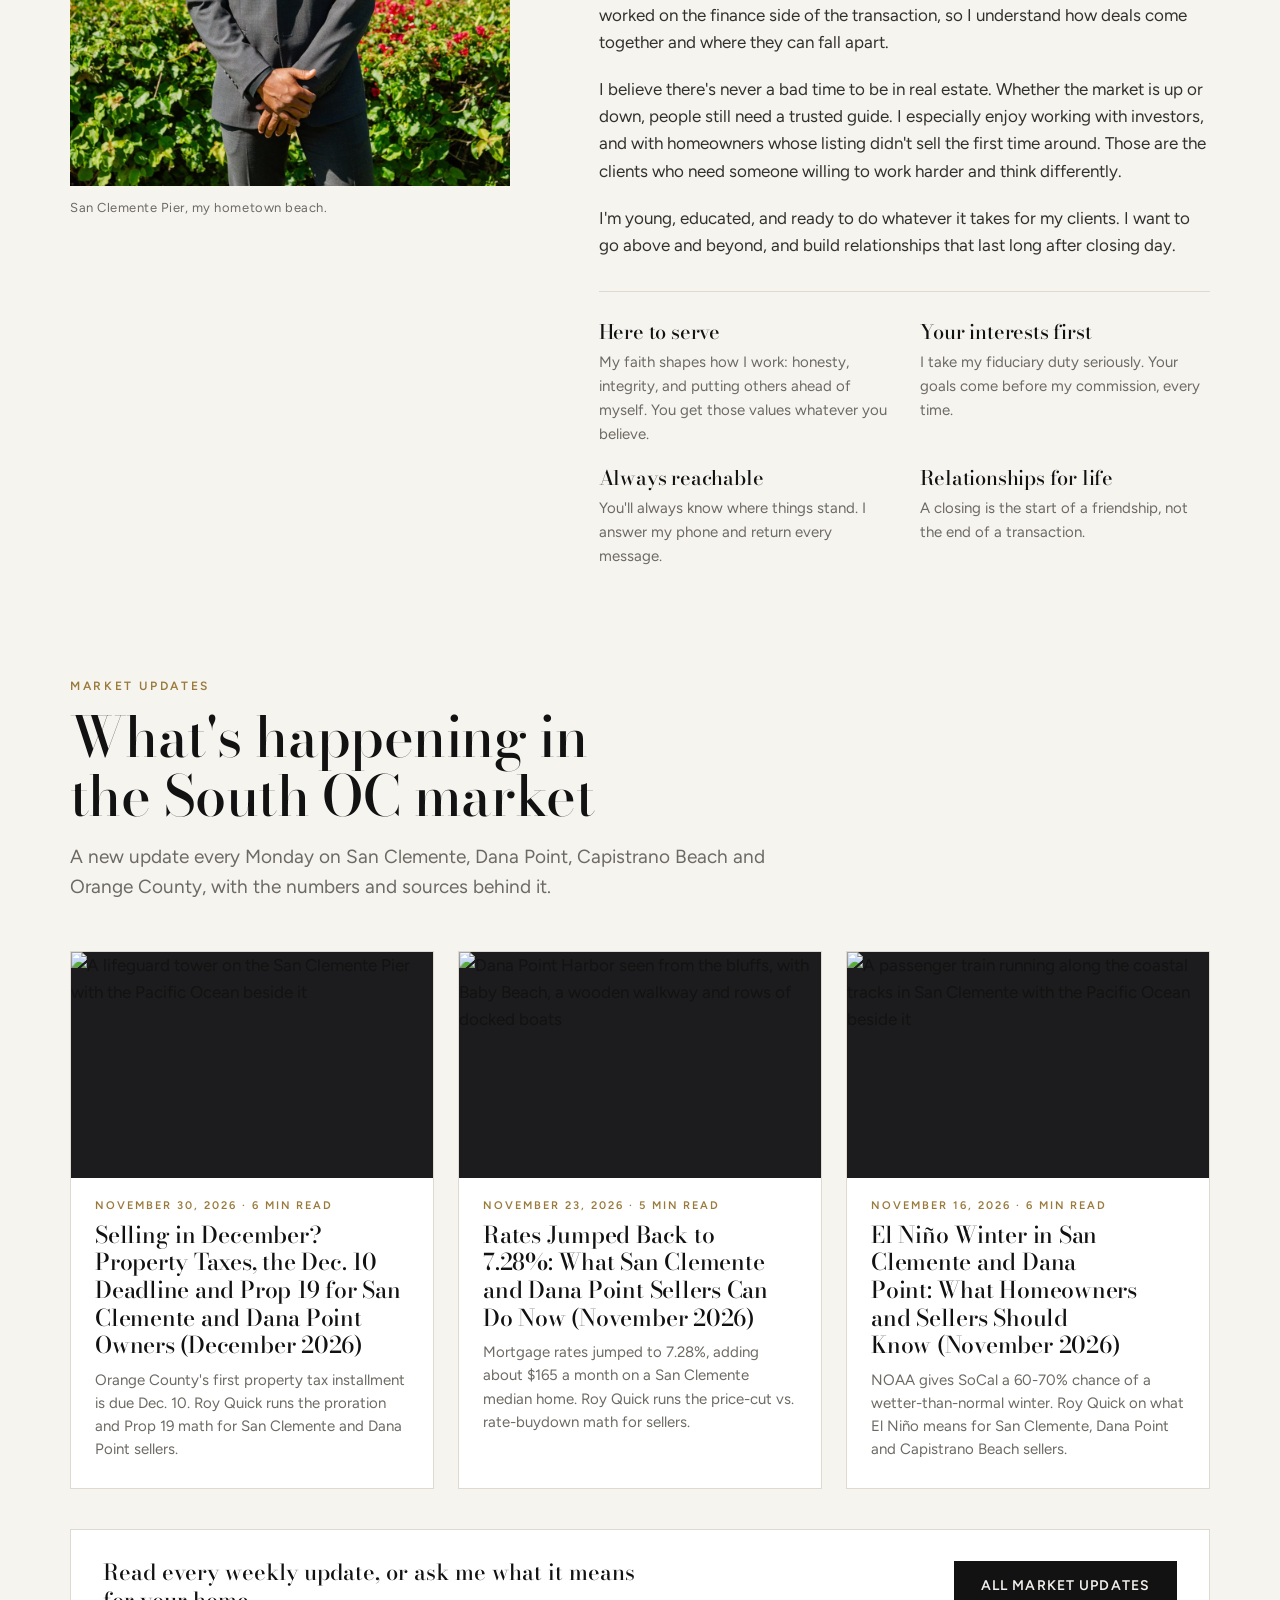
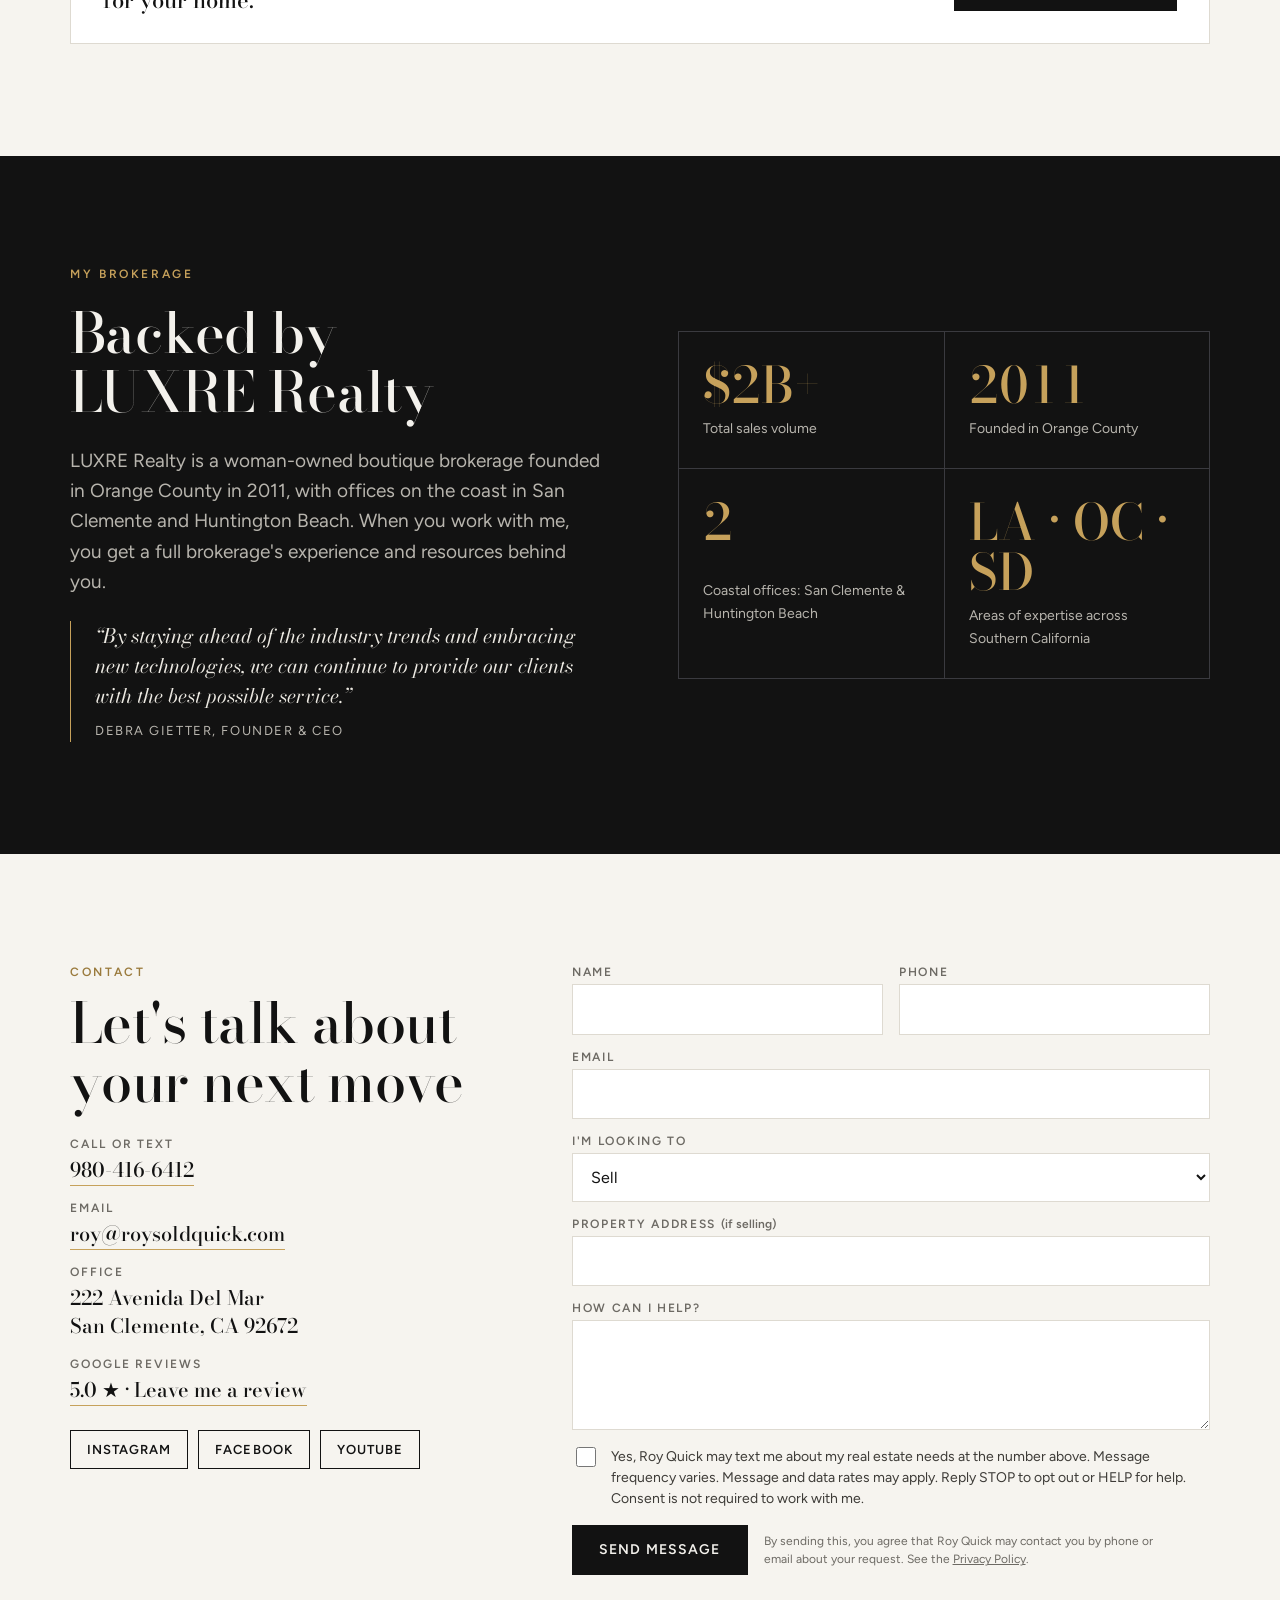
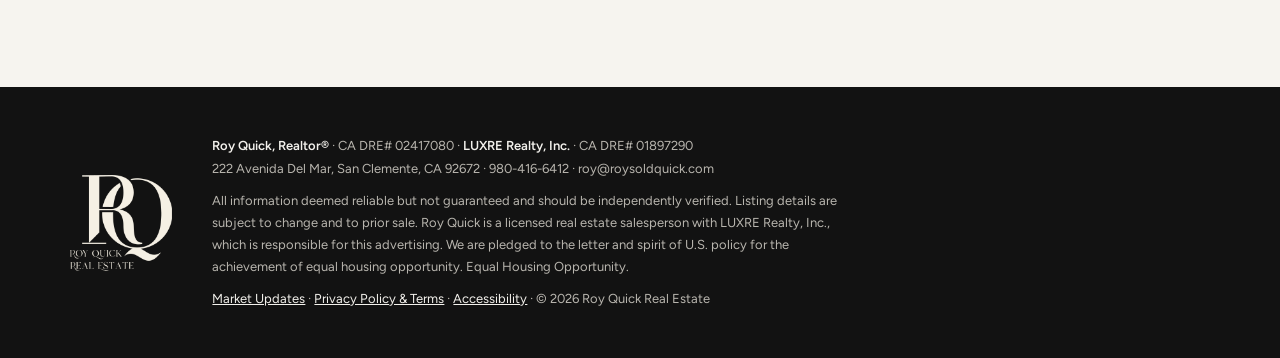
==== commit 7c444e62: "Draft Nov 30 Market Update: selling in December, property taxes and Prop 19 for San Clemente / Dana " ====
--- a/index.html
+++ b/index.html
@@ -525,6 +525,14 @@
       <p class="lede">A new update every Monday on San Clemente, Dana Point, Capistrano Beach and Orange County, with the numbers and sources behind it.</p>
     </div>
     <div class="posts">
+<a class="pcard" href="/market-updates/selling-in-december-san-clemente-dana-point-property-taxes-december-2026/">
+  <div class="ph"><img src="https://images.unsplash.com/photo-1709869151356-2479f5e0bd99?auto=format&amp;fit=crop&amp;w=800&amp;q=75" alt="A lifeguard tower on the San Clemente Pier with the Pacific Ocean beside it" loading="lazy" width="800" height="500"></div>
+  <div class="pb">
+    <span class="meta">November 30, 2026 · 6 min read</span>
+    <h3>Selling in December? Property Taxes, the Dec. 10 Deadline and Prop 19 for San Clemente and Dana Point Owners (December 2026)</h3>
+    <p>Orange County&#x27;s first property tax installment is due Dec. 10. Roy Quick runs the proration and Prop 19 math for San Clemente and Dana Point sellers.</p>
+  </div>
+</a>
 <a class="pcard" href="/market-updates/rates-jump-san-clemente-dana-point-sellers-november-2026/">
   <div class="ph"><img src="https://images.unsplash.com/photo-1718145542654-d48bfc8fc05e?auto=format&amp;fit=crop&amp;w=800&amp;q=75" alt="Dana Point Harbor seen from the bluffs, with Baby Beach, a wooden walkway and rows of docked boats" loading="lazy" width="800" height="500"></div>
   <div class="pb">
@@ -539,14 +547,6 @@
     <span class="meta">November 16, 2026 · 6 min read</span>
     <h3>El Niño Winter in San Clemente and Dana Point: What Homeowners and Sellers Should Know (November 2026)</h3>
     <p>NOAA gives SoCal a 60-70% chance of a wetter-than-normal winter. Roy Quick on what El Niño means for San Clemente, Dana Point and Capistrano Beach sellers.</p>
-  </div>
-</a>
-<a class="pcard" href="/market-updates/relist-san-clemente-dana-point-home-november-2026/">
-  <div class="ph"><img src="https://images.unsplash.com/photo-1519050959391-ce49bd1a6058?auto=format&amp;fit=crop&amp;w=800&amp;q=75" alt="Aerial view of the San Clemente Pier stretching into the ocean with hillside homes rising behind the beach" loading="lazy" width="800" height="500"></div>
-  <div class="pb">
-    <span class="meta">November 9, 2026 · 6 min read</span>
-    <h3>Home Didn&#x27;t Sell? Relisting in San Clemente and Dana Point: November 2026</h3>
-    <p>443 Orange County listings were pulled in one week, twice the norm. Roy Quick explains how San Clemente and Dana Point sellers can relist smarter for spring.</p>
   </div>
 </a>
     </div>
